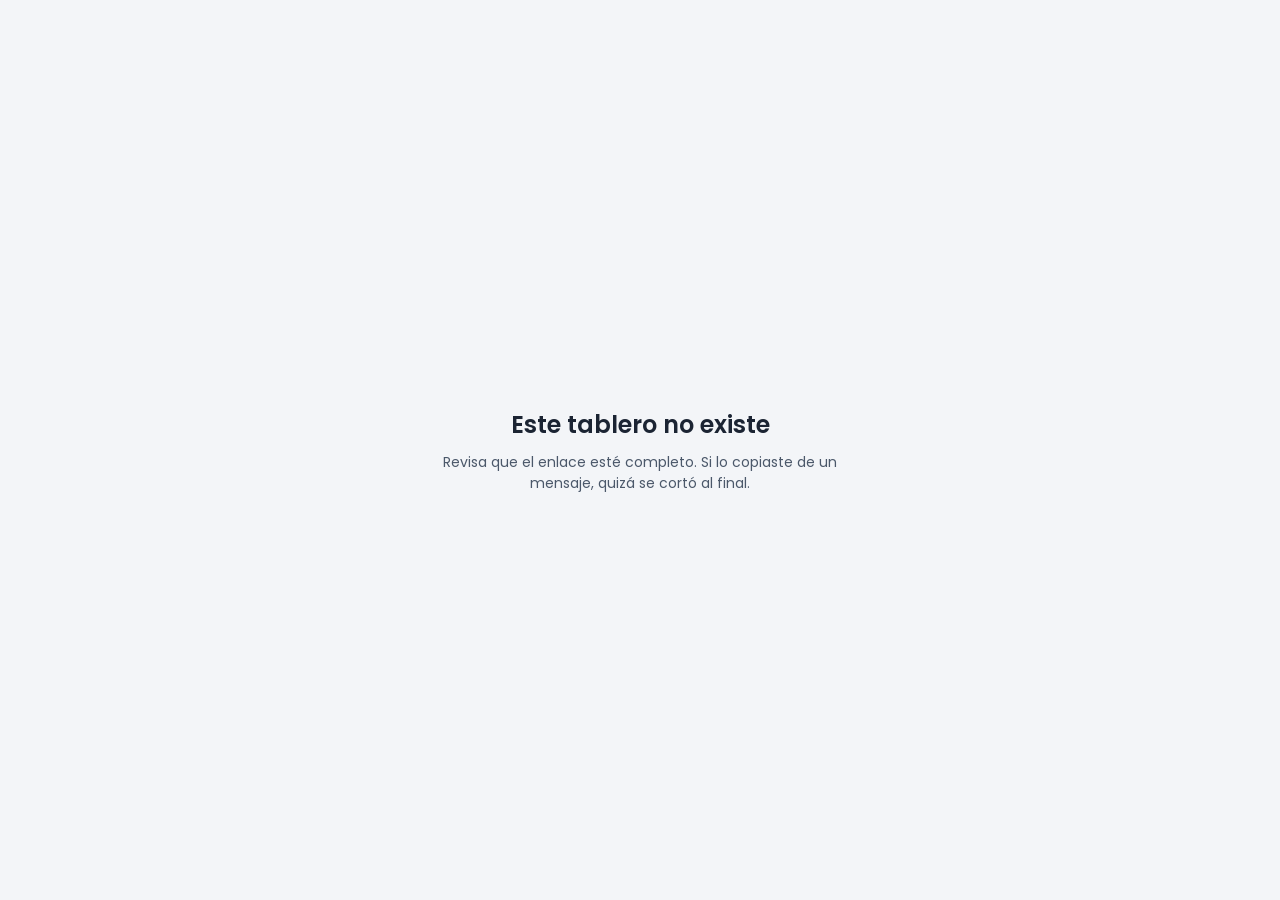
==== index.html @ 582026c3 "Actualiza el visor y el creador" ====
<!doctype html>
<html lang="es">
  <head>
    <meta charset="UTF-8" />
    <meta name="viewport" content="width=device-width, initial-scale=1.0" />
    <title>Tablero</title>
    <!-- Visor de un tablero publicado (solo lectura). Esta marca hace que el estado no toque el tablero del creador. -->
    <script>
      window.__VISOR__ = true
    </script>
    <script type="module" crossorigin src="./assets/ver-CNajhcU9.js"></script>
    <link rel="modulepreload" crossorigin href="./assets/indicadores-7bScEgAc.js">
    <link rel="stylesheet" crossorigin href="./assets/indicadores-DILliDnZ.css">
  </head>
  <body>
    <div id="root"></div>
  </body>
</html>
---- assets/indicadores-DILliDnZ.css ----
.react-grid-layout{transition:height .2s;position:relative}.react-grid-item{transition:left .2s,top .2s,width .2s,height .2s}.react-grid-item img{pointer-events:none;-webkit-user-select:none;user-select:none}.react-grid-item.cssTransforms{transition-property:transform,width,height}.react-grid-item.resizing{z-index:1;will-change:width, height;transition:none}.react-grid-item.react-draggable-dragging{z-index:3;will-change:transform;transition:none}.react-grid-item.dropping{visibility:hidden}.react-grid-item.react-grid-placeholder{opacity:.2;z-index:2;-webkit-user-select:none;user-select:none;-o-user-select:none;background:red;transition-duration:.1s}.react-grid-item.react-grid-placeholder.placeholder-resizing{transition:none}.react-grid-item>.react-resizable-handle{width:20px;height:20px;position:absolute}.react-grid-item>.react-resizable-handle:after{content:"";border-bottom:2px solid #0006;border-right:2px solid #0006;width:5px;height:5px;position:absolute;bottom:3px;right:3px}.react-resizable-hide>.react-resizable-handle{display:none}.react-grid-item>.react-resizable-handle.react-resizable-handle-sw{cursor:sw-resize;bottom:0;left:0;transform:rotate(90deg)}.react-grid-item>.react-resizable-handle.react-resizable-handle-se{cursor:se-resize;bottom:0;right:0}.react-grid-item>.react-resizable-handle.react-resizable-handle-nw{cursor:nw-resize;top:0;left:0;transform:rotate(180deg)}.react-grid-item>.react-resizable-handle.react-resizable-handle-ne{cursor:ne-resize;top:0;right:0;transform:rotate(270deg)}.react-grid-item>.react-resizable-handle.react-resizable-handle-w,.react-grid-item>.react-resizable-handle.react-resizable-handle-e{cursor:ew-resize;margin-top:-10px;top:50%}.react-grid-item>.react-resizable-handle.react-resizable-handle-w{left:0;transform:rotate(135deg)}.react-grid-item>.react-resizable-handle.react-resizable-handle-e{right:0;transform:rotate(315deg)}.react-grid-item>.react-resizable-handle.react-resizable-handle-n,.react-grid-item>.react-resizable-handle.react-resizable-handle-s{cursor:ns-resize;margin-left:-10px;left:50%}.react-grid-item>.react-resizable-handle.react-resizable-handle-n{top:0;transform:rotate(225deg)}.react-grid-item>.react-resizable-handle.react-resizable-handle-s{bottom:0;transform:rotate(45deg)}.react-resizable{position:relative}.react-resizable-handle{box-sizing:border-box;background-image:url([data-uri]);background-position:100% 100%;background-repeat:no-repeat;background-origin:content-box;width:20px;height:20px;padding:0 3px 3px 0;position:absolute}.react-resizable-handle-sw{cursor:sw-resize;bottom:0;left:0;transform:rotate(90deg)}.react-resizable-handle-se{cursor:se-resize;bottom:0;right:0}.react-resizable-handle-nw{cursor:nw-resize;top:0;left:0;transform:rotate(180deg)}.react-resizable-handle-ne{cursor:ne-resize;top:0;right:0;transform:rotate(270deg)}.react-resizable-handle-w,.react-resizable-handle-e{cursor:ew-resize;margin-top:-10px;top:50%}.react-resizable-handle-w{left:0;transform:rotate(135deg)}.react-resizable-handle-e{right:0;transform:rotate(315deg)}.react-resizable-handle-n,.react-resizable-handle-s{cursor:ns-resize;margin-left:-10px;left:50%}.react-resizable-handle-n{top:0;transform:rotate(225deg)}.react-resizable-handle-s{bottom:0;transform:rotate(45deg)}@font-face{font-family:Poppins;font-style:normal;font-display:swap;font-weight:400;src:url(./poppins-latin-400-normal-cpxAROuN.woff2)format("woff2"),url(./poppins-latin-400-normal-BOb3E3N0.woff)format("woff")}@font-face{font-family:Poppins;font-style:normal;font-display:swap;font-weight:500;src:url(./poppins-latin-500-normal-C8OXljZJ.woff2)format("woff2"),url(./poppins-latin-500-normal-DGXqpDMm.woff)format("woff")}@font-face{font-family:Poppins;font-style:normal;font-display:swap;font-weight:600;src:url(./poppins-latin-600-normal-zEkxB9Mr.woff2)format("woff2"),url(./poppins-latin-600-normal-BJdTmd5m.woff)format("woff")}@font-face{font-family:Poppins;font-style:normal;font-display:swap;font-weight:700;src:url(./poppins-latin-700-normal-Qrb0O0WB.woff2)format("woff2"),url(./poppins-latin-700-normal-BVuQR_eA.woff)format("woff")}@font-face{font-family:Hanken Grotesk;font-style:normal;font-display:swap;font-weight:400;src:url(./hanken-grotesk-latin-400-normal-BG6hkEXj.woff2)format("woff2"),url(./hanken-grotesk-latin-400-normal-CjyVwvJV.woff)format("woff")}@font-face{font-family:Hanken Grotesk;font-style:normal;font-display:swap;font-weight:500;src:url(./hanken-grotesk-latin-500-normal-DrDcrrxK.woff2)format("woff2"),url(./hanken-grotesk-latin-500-normal-Bo-NxEKf.woff)format("woff")}:root{--lightningcss-light:initial;--lightningcss-dark: ;color-scheme:light;--page:#eceff4;--surface:#fff;--surface-2:#f3f5f8;--track:#edf0f5;--text-primary:#1b2433;--text-secondary:#4b586a;--text-muted:#7d8a9c;--grid:#e4e8ee;--axis:#cbd2dc;--border:#1b243314;--border-strong:#1b243333;--accent:#1e5aa8;--accent-ink:#fff;--accent-soft:#1e5aa81a;--chart-main:#1e5aa8;--chart-highlight:#eb6834;--hb-ico:#1f4e8c;--hb-fill:#2f6db5;--hb-band:#f3f6fa;--hb-track:#dce5f0;--status-bad:#c8102e;--status-mid:#b7791f;--status-good:#0f7a3d;--danger:#c8102e;--good:#0f7a3d;--shadow:0 1px 2px #1018280a, 0 6px 18px #1018280d;--radius:14px;--font:"Poppins", system-ui, -apple-system, "Segoe UI", sans-serif;--font-menu:"Hanken Grotesk", "Poppins", system-ui, sans-serif}@media (prefers-color-scheme:dark){:root:where(:not([data-theme=light])){--lightningcss-light: ;--lightningcss-dark:initial;color-scheme:dark;--page:#0e131a;--surface:#161e2b;--surface-2:#1d2735;--track:#212c3b;--text-primary:#f1f4f8;--text-secondary:#aab6c6;--text-muted:#7c899c;--grid:#263140;--axis:#334155;--border:#ffffff12;--border-strong:#ffffff2e;--accent:#2f6fc4;--accent-soft:#60a5fa29;--chart-main:#3987e5;--chart-highlight:#e8743b;--hb-ico:#2f6fc4;--hb-fill:#5b9be8;--hb-band:#1d2735;--hb-track:#2e3b4c;--status-bad:#f0697d;--status-mid:#e0a93b;--status-good:#3acd7a;--danger:#e24b62;--good:#3acd7a;--shadow:0 1px 2px #0006, 0 8px 24px #0000004d}}:root[data-theme=dark]{--lightningcss-light: ;--lightningcss-dark:initial;color-scheme:dark;--page:#0e131a;--surface:#161e2b;--surface-2:#1d2735;--track:#212c3b;--text-primary:#f1f4f8;--text-secondary:#aab6c6;--text-muted:#7c899c;--grid:#263140;--axis:#334155;--border:#ffffff12;--border-strong:#ffffff2e;--accent:#2f6fc4;--accent-soft:#60a5fa29;--chart-main:#3987e5;--chart-highlight:#e8743b;--hb-ico:#2f6fc4;--hb-fill:#5b9be8;--hb-band:#1d2735;--hb-track:#2e3b4c;--status-bad:#f0697d;--status-mid:#e0a93b;--status-good:#3acd7a;--danger:#e24b62;--good:#3acd7a;--shadow:0 1px 2px #0006, 0 8px 24px #0000004d}*{box-sizing:border-box}html,body,#root{height:100%}body{font-family:var(--font);color:var(--text-primary);background:var(--page);-webkit-font-smoothing:antialiased;margin:0;font-size:14px}h1,h2,h3{letter-spacing:-.01em;margin:0;font-weight:650}button,input,select{font:inherit;color:inherit}input[type=text],input[type=number],select{background:var(--surface);border:1px solid var(--border-strong);border-radius:7px;min-width:0;padding:7px 10px}input:focus-visible,select:focus-visible,button:focus-visible{outline:2px solid var(--accent);outline-offset:1px}label{color:var(--text-secondary);gap:5px;font-size:12px;font-weight:600;display:grid}.btn{border:1px solid var(--border-strong);background:var(--surface);cursor:pointer;white-space:nowrap;border-radius:8px;align-items:center;gap:6px;padding:8px 14px;font-weight:550;display:inline-flex}.btn:disabled{opacity:.5;cursor:not-allowed}.btn.primary:hover{filter:brightness(1.08)}.btn.ghost{background:0 0;border-color:#0000}.btn.ghost:hover{background:var(--surface-2)}.btn.danger{color:var(--danger)}.btn.sm{padding:5px 9px;font-size:13px}.icon-btn{width:28px;height:28px;color:var(--text-secondary);cursor:pointer;background:0 0;border:none;border-radius:6px;place-items:center;display:inline-grid}.muted{color:var(--text-muted)}.card{background:var(--surface);border:1px solid var(--border);border-radius:var(--radius);box-shadow:var(--shadow)}.wizard{flex-direction:column;min-height:100%;display:flex}.wizard-top{border-bottom:1px solid var(--border);background:var(--surface);justify-content:space-between;align-items:center;gap:16px;padding:14px 24px;display:flex}.brand{align-items:center;gap:10px;font-size:15px;font-weight:700;display:flex}.brand-mark{background:var(--accent);border-radius:7px;grid-template-columns:1fr 1fr;gap:2px;width:26px;height:26px;padding:5px;display:grid}.brand-mark span{background:var(--accent-ink);opacity:.9;border-radius:1.5px}.steps{gap:6px;margin:0;padding:0;font-size:13px;list-style:none;display:flex}.steps li{color:var(--text-muted);align-items:center;gap:6px;display:flex}.steps li+li:before{content:"";background:var(--axis);width:18px;height:1px;margin-right:2px}.steps .num{border:1px solid var(--axis);border-radius:50%;place-items:center;width:20px;height:20px;font-size:11px;font-weight:700;display:grid}.wizard-body{flex:1;align-content:start;gap:24px;width:100%;max-width:1080px;margin:0 auto;padding:32px 24px 48px;display:grid}.wizard-body header p{color:var(--text-secondary);margin:6px 0 0}.wizard-actions{justify-content:space-between;gap:12px;display:flex}.dropzone{border:2px dashed var(--border-strong);background:var(--surface);text-align:center;cursor:pointer;border-radius:14px;justify-items:center;gap:12px;padding:56px 24px;transition:border-color .15s,background .15s;display:grid}.dropzone .big-icon{background:var(--accent-soft);width:52px;height:52px;color:var(--accent);border-radius:12px;place-items:center;display:grid}.dropzone strong{font-size:16px}.error{color:var(--danger);font-weight:550}.row{flex-wrap:wrap;align-items:end;gap:12px;display:flex}table.data{border-collapse:collapse;width:100%;font-size:13px}table.data th,table.data td{border-bottom:1px solid var(--grid);text-align:left;white-space:nowrap;padding:7px 12px}table.data th{background:var(--surface);z-index:1;vertical-align:top;font-weight:600;position:sticky;top:0}table.data td.num,table.data th.num{text-align:right;font-variant-numeric:tabular-nums}table.data tbody tr:hover td{background:var(--surface-2)}.type-badge{background:var(--surface-2);width:20px;height:20px;color:var(--text-secondary);border-radius:5px;flex:none;place-items:center;font-size:11px;font-weight:700;display:inline-grid}.setup-grid{grid-template-columns:1fr 1fr;gap:24px;display:grid}.section{align-content:start;gap:14px;padding:20px;display:grid}.section h3{font-size:15px}.layout-options{grid-template-columns:repeat(auto-fill,minmax(150px,1fr));gap:12px;display:grid}.layout-option{border:2px solid var(--border);background:var(--surface);cursor:pointer;text-align:left;border-radius:10px;gap:8px;padding:10px;font-size:13px;font-weight:550;display:grid}.layout-option.selected{border-color:var(--accent);background:var(--accent-soft)}.mini-layout{background:var(--surface-2);border-radius:6px;grid-template-columns:repeat(12,1fr);grid-auto-rows:9px;gap:0;padding:4.5px;display:grid}.mini-layout div{background:var(--axis);border-radius:2px;min-width:0;margin:1.5px}.layout-option.selected .mini-layout div{background:var(--accent);opacity:.75}.choice-group{grid-template-columns:1fr 1fr;gap:10px;display:grid}.choice{border:2px solid var(--border);cursor:pointer;background:var(--surface);text-align:left;border-radius:10px;gap:4px;padding:12px;display:grid}.choice.selected{border-color:var(--accent);background:var(--accent-soft)}.choice span{color:var(--text-secondary);font-size:12px}.page-names{gap:8px;display:grid}.page-names .page-name-row{align-items:center;gap:8px;display:flex}.page-names input{flex:1}.builder{grid-template:"top""main"1fr/minmax(0,1fr);height:100%;display:grid}.topbar-nombre{color:var(--text-secondary);font-size:15px;font-weight:650}.topbar-pagina{border-left:1px solid var(--border);align-items:center;gap:8px;margin-left:16px;padding-left:16px;display:flex}.topbar-pagina b{cursor:help;font-size:13px}.topbar-pagina select{padding:5px 8px;font-size:13px}.topbar{border-bottom:1px solid var(--border);background:var(--surface);grid-area:top;align-items:center;gap:10px;padding:10px 16px;display:flex}.spacer{flex:1}.segmented{border:1px solid var(--border-strong);background:var(--surface-2);border-radius:8px;padding:2px;display:inline-flex}.segmented button{cursor:pointer;color:var(--text-secondary);background:0 0;border:none;border-radius:6px;padding:5px 11px;font-size:13px;font-weight:550}.segmented button.active{background:var(--surface);color:var(--text-primary);box-shadow:0 1px 2px #0000001f}.nav-item{cursor:pointer;text-align:left;width:100%;color:var(--text-secondary);background:0 0;border:none;border-radius:7px;align-items:center;gap:8px;padding:8px 10px;font-weight:550;display:flex}.nav-item:hover{background:var(--surface-2)}.nav-item.active{background:var(--accent-soft);color:var(--accent)}.nav-item input{flex:1;padding:2px 6px}.nav-item .nav-actions{margin-left:auto;display:none}.nav-item:hover .nav-actions{display:flex}.builder.vista-final{grid-template-rows:1fr;grid-template-areas:"main"}.vista-final .main{padding:12px}.main{flex-direction:column;grid-area:main;gap:14px;min-width:0;min-height:0;padding:16px 20px 20px;display:flex;overflow:hidden}.main>*{flex-shrink:0}.banner{background:var(--surface-2);color:var(--text-secondary);border-radius:8px;padding:8px 12px;font-size:13px}.filters{flex-wrap:wrap;align-items:center;gap:8px;display:flex}.filter-chip{position:relative}.filter-chip>button{border:1px solid var(--border-strong);background:var(--surface);cursor:pointer;text-align:left;border-radius:999px;align-items:center;gap:6px;width:100%;padding:5px 8px 5px 12px;font-size:13px;display:flex}.filter-chip>button.active{border-color:var(--accent);background:var(--accent-soft)}.filter-chip .label{text-overflow:ellipsis;white-space:nowrap;flex:1;overflow:hidden}.popover{z-index:50;flex-direction:column;gap:6px;width:260px;max-height:340px;padding:8px;display:flex;position:absolute;top:calc(100% + 6px);left:0}.popover .options{gap:1px;display:grid;overflow:auto}.check{color:var(--text-primary);cursor:pointer;border-radius:5px;align-items:center;gap:8px;padding:5px 6px;font-size:13px;font-weight:450;display:flex}.check:hover{background:var(--surface-2)}.grid-wrap{position:relative}.slot{background:var(--surface);border:1px solid var(--border);border-radius:var(--radius);flex-direction:column;height:100%;transition:border-color .15s,box-shadow .15s;display:flex;position:relative;overflow:hidden}.slot.empty{border:1.5px dashed var(--axis);background:color-mix(in srgb, var(--surface) 55%, transparent);box-shadow:none;cursor:pointer;color:var(--text-muted);justify-content:center;align-items:center}.slot.empty:hover{border-color:var(--accent);color:var(--accent);background:var(--surface);border-style:solid}.slot.empty .add{justify-items:center;gap:8px;font-size:13px;font-weight:600;display:grid}.slot.empty .plus{background:var(--accent-soft);width:40px;height:40px;color:var(--accent);border-radius:50%;place-items:center;font-size:22px;line-height:1;display:grid}.slot.filled.editable{cursor:pointer}.slot-tools{z-index:5;background:var(--surface);border:1px solid var(--border);box-shadow:var(--shadow);opacity:0;border-radius:10px;gap:2px;padding:2px;transition:opacity .12s;display:flex;position:absolute;top:8px;right:8px}.slot:hover .slot-tools,.slot:focus-within .slot-tools{opacity:1}.drag-handle{cursor:grab}.slot-body{flex:1;min-height:0;position:relative}.empty-msg{height:100%;color:var(--text-muted);text-align:center;place-items:center;padding:12px;font-size:13px;display:grid}.panel-backdrop{z-index:80;background:#0f172a73;animation:.15s ease-out fade-in;position:fixed;inset:0}@keyframes fade-in{0%{opacity:0}}.wpanel{z-index:90;background:var(--surface);border-radius:18px;grid-template-rows:auto 1fr auto;width:min(1240px,96vw);margin:0 auto;animation:.18s ease-out pop-in;display:grid;position:fixed;inset:3vh 0;overflow:hidden;box-shadow:0 24px 64px #0f172a47}@keyframes pop-in{0%{opacity:0;transform:translateY(12px)scale(.99)}}.wpanel-head{border-bottom:1px solid var(--grid);align-items:flex-start;gap:12px;padding:18px 22px;display:flex}.wpanel-head h2{font-size:19px}.wpanel-body{grid-template-columns:minmax(0,1.05fr) minmax(0,1fr);min-height:0;display:grid}.picks{flex-wrap:wrap;gap:7px;display:flex}.pick{border:1px solid var(--border-strong);background:var(--surface);color:var(--text-primary);cursor:pointer;border-radius:999px;align-items:center;gap:7px;padding:6px 12px 6px 7px;font-size:13px;font-weight:600;display:inline-flex}.pick:not(:has(.type-badge)){padding-left:12px}.pick .type-badge{border-radius:50%;width:20px;height:20px;font-size:10px}.pick.active .type-badge{color:#fff;background:#ffffff38}.sub-field{gap:6px;margin-top:12px;display:grid}.sub-field>span,.setting>span{color:var(--text-secondary);font-size:12px;font-weight:600}.segmented.wrap{flex-wrap:wrap;justify-self:start}.settings{gap:14px;display:grid}.setting{justify-items:start;gap:6px;display:grid}.setting input[type=text],.setting select{width:100%}.setting.required select{border-color:var(--chart-highlight);box-shadow:0 0 0 3px color-mix(in srgb, var(--chart-highlight) 18%, transparent)}.setting small{color:var(--text-muted);font-size:12px}.toggle{color:var(--text-primary);cursor:pointer;align-items:center;gap:10px;font-size:13px;font-weight:600;display:flex}.toggle small{color:var(--text-muted);font-weight:400}.toggle input{opacity:0;pointer-events:none;position:absolute}.switch{background:var(--axis);border-radius:999px;flex:none;width:34px;height:20px;transition:background .15s;position:relative}.switch:after{content:"";background:#fff;border-radius:50%;width:16px;height:16px;transition:transform .15s;position:absolute;top:2px;left:2px;box-shadow:0 1px 2px #0003}.toggle input:checked+.switch:after{transform:translate(14px)}.toggle input:focus-visible+.switch{outline:2px solid var(--accent);outline-offset:2px}.wpanel-preview{background:var(--page);flex-direction:column;gap:10px;min-height:0;padding:20px 24px 24px;display:flex}.preview-label{letter-spacing:.08em;text-transform:uppercase;color:var(--text-muted);font-size:11px;font-weight:700}.wpanel-preview .live-preview{flex:1;height:auto;min-height:300px;max-height:520px}.wpanel-foot{border-top:1px solid var(--grid);align-items:center;gap:8px;padding:14px 22px;display:flex}.chart-types{grid-template-columns:repeat(auto-fill,minmax(92px,1fr));gap:8px;display:grid}.chart-type{text-align:center;line-height:1.2}.chart-help{color:var(--text-secondary);margin:10px 0 0;font-size:12px}.chart-help a{color:var(--accent);font-weight:600}.chart-type{border:2px solid var(--border);background:var(--surface);cursor:pointer;color:var(--text-secondary);border-radius:9px;justify-items:center;gap:4px;padding:10px 4px 8px;font-size:11px;font-weight:600;display:grid;position:relative}.chart-type .suggested{background:var(--good);color:#fff;border-radius:999px;padding:1px 5px;font-size:9px;position:absolute;top:-8px;right:-4px}@media (width<=820px){.setup-grid{grid-template-columns:1fr}.steps .text{display:none}.tablero,.tablero.rail-abierto{grid-template-columns:minmax(0,1fr)}.tablero-rail,.rail-nav{flex-flow:wrap;align-items:center}.tablero-rail{border-right:none;border-bottom:1px solid var(--border)}.rail-marca{border-bottom:none}.rail-item,.tablero-rail .nav-item{width:auto}.rail-sep,.rail-pie{display:none}.tablero-cuerpo{padding:16px}.wpanel{border-radius:0;width:100vw;inset:0}.wpanel-body{grid-template-rows:auto 1fr;grid-template-columns:1fr;overflow:auto}.wpanel-preview{order:-1}.wpanel-step{border-right:none;overflow:visible}.topbar{flex-wrap:wrap}}.catalog{min-height:100%}.catalog-body{gap:28px;max-width:1320px;margin:0 auto;padding:28px 24px 64px;display:grid}.catalog-hero h1{font-size:28px}.catalog-hero p{color:var(--text-secondary);max-width:680px;margin:8px 0 0;line-height:1.5}.catalog-controls{z-index:20;flex-wrap:wrap;align-items:end;gap:16px 28px;padding:14px 18px;display:flex;position:sticky;top:0}.control{color:var(--text-secondary);gap:6px;font-size:12px;font-weight:600;display:grid}.control small{color:var(--text-muted);max-width:300px;font-weight:400}.chips{flex-wrap:wrap;gap:6px;display:flex}.chip{border:1px solid var(--border-strong);background:var(--surface);cursor:pointer;color:var(--text-secondary);border-radius:999px;padding:5px 12px;font-size:13px;font-weight:550}.catalog-section{gap:14px;display:grid}.catalog-section h2{font-size:18px}.catalog-grid{grid-template-columns:repeat(auto-fill,minmax(min(100%,360px),1fr));gap:16px;display:grid}.chart-card{flex-direction:column;display:flex;overflow:hidden}.badge{white-space:nowrap;border-radius:999px;padding:3px 8px;font-size:11px;font-weight:650}.badge.ok{background:color-mix(in srgb, var(--good) 14%, transparent);color:var(--good)}.badge.soon{background:var(--surface-2);color:var(--text-muted)}.chart-card-preview{height:250px;margin:4px 8px 0;position:relative}.chart-card-info{color:var(--text-secondary);border-top:1px solid var(--grid);gap:6px;margin-top:8px;padding:10px 16px 16px;font-size:13px;display:grid}.chart-card-info p{margin:0;line-height:1.45}.chart-card-info .req{color:var(--text-muted);font-size:12px}.link-btn{text-decoration:none}a.btn:not(.primary){color:var(--text-primary)}.slot-head{align-items:flex-start;gap:8px;padding:16px 20px 0;display:flex}.slot-head>.ico{color:var(--accent);padding-top:2px;display:grid}.slot-titles{flex:1;min-width:0}.slot-titles h3{letter-spacing:-.1px;text-overflow:ellipsis;white-space:nowrap;font-size:18px;font-weight:600;line-height:1.15;overflow:hidden}.slot-titles p{color:var(--text-muted);-webkit-line-clamp:2;-webkit-box-orient:vertical;margin:1px 0 0;font-size:12.5px;line-height:1.3;display:-webkit-box;overflow:hidden}.slot{box-shadow:var(--shadow)}.slot-body{margin:14px 20px 18px}.live-preview{border:1px solid var(--border);border-radius:var(--radius);background:var(--surface);flex-direction:column;height:280px;display:flex;overflow:hidden}.wpanel{height:auto;inset:4vh 0}.wpanel-head{align-items:center;gap:16px}.wpanel-head h2{flex:none}.stepper{flex-wrap:wrap;flex:1;justify-content:center;gap:4px;display:flex}.stepper button{color:var(--text-muted);cursor:pointer;background:0 0;border:none;border-radius:999px;align-items:center;gap:7px;padding:6px 12px 6px 6px;font-size:13px;font-weight:600;display:inline-flex}.stepper button:hover{background:var(--surface-2)}.stepper .num{border:1.5px solid var(--axis);border-radius:50%;place-items:center;width:22px;height:22px;font-size:11px;font-weight:700;display:grid}.stepper button.done .num{background:var(--accent-soft);color:var(--accent);border-color:#0000}.wpanel-step{border-right:1px solid var(--grid);padding:24px 28px;overflow:auto}.step-page h3{font-size:20px}.step-hint{color:var(--text-muted);margin:4px 0 18px;font-size:13px}.pick.muted-pick:not(.active){color:var(--text-secondary);border-style:dashed}.setting-row{flex-wrap:wrap;gap:14px 18px;display:flex}.setting-row .setting{flex:180px}.setting input[type=number],.setting input[type=text],.setting select{width:100%}.setting-group{background:var(--surface-2);border-radius:12px;gap:10px;padding:14px;display:grid}.setting-group.required{box-shadow:inset 0 0 0 1.5px var(--chart-highlight)}.group-title{font-size:13px;font-weight:700}.clean-card{flex-wrap:wrap;align-items:center;gap:20px;padding:14px 18px;display:flex}.clean-text{color:var(--text-secondary);flex:360px;gap:3px;font-size:13px;display:grid}.clean-text>b{color:var(--text-primary);font-size:14px}.col-head{color:var(--text-primary);cursor:pointer;white-space:nowrap;background:0 0;border:1px solid #0000;border-radius:8px;align-items:center;gap:7px;padding:4px 8px 4px 4px;font-size:13px;font-weight:700;display:inline-flex}.col-head .caret{color:var(--text-muted);font-size:10px}th.num .col-head{flex-direction:row-reverse}.col-menu{z-index:60;gap:2px;width:240px;padding:8px;display:grid;position:fixed}.col-menu-title{letter-spacing:.06em;text-transform:uppercase;color:var(--text-muted);padding:6px 8px 4px;font-size:11px;font-weight:700}.col-menu-item{text-align:left;cursor:pointer;background:0 0;border:none;border-radius:7px;grid-template-columns:auto 1fr;align-items:center;column-gap:8px;padding:6px 8px;font-size:13px;font-weight:600;display:grid}.col-menu-item small{color:var(--text-muted);grid-column:2;font-size:11px;font-weight:400}.col-menu-item:not(:has(.type-badge)){grid-template-columns:1fr}.col-groups{gap:16px;display:grid}.col-group{padding:16px 18px 8px}.col-group h3{align-items:center;gap:9px;margin-bottom:6px;font-size:15px;display:flex}.col-group h3 small{color:var(--text-muted);font-size:12px;font-weight:400}.col-group ul{margin:0;padding:0;list-style:none}.col-group li{border-top:1px solid var(--grid);grid-template-columns:minmax(140px,240px) 1fr auto auto;align-items:center;gap:16px;padding:9px 4px;font-size:13px;display:grid}.col-name{text-overflow:ellipsis;white-space:nowrap;font-weight:600;overflow:hidden}.col-summary{color:var(--text-secondary);text-overflow:ellipsis;white-space:nowrap;min-width:0;overflow:hidden}.col-empty{color:var(--text-muted);white-space:nowrap;font-size:12px}.col-empty.has{color:var(--chart-highlight);font-weight:600}.col-group .col-head{color:var(--text-secondary);border-color:var(--border);padding:4px 8px;font-size:12px;font-weight:600}@media (width<=720px){.col-group li{grid-template-columns:1fr auto;gap:4px 12px}.col-summary{grid-area:2/1/auto/-1}.col-empty{display:none}}.order-list{gap:8px;display:grid}.order-list ol{background:var(--surface-2);border-radius:10px;gap:4px;max-height:230px;margin:0;padding:4px;list-style:none;display:grid;overflow:auto}.order-list li{background:var(--surface);border:1px solid var(--border);cursor:grab;touch-action:none;-webkit-user-select:none;user-select:none;border-radius:8px;grid-template-columns:auto 1fr auto auto;align-items:center;gap:6px;padding:3px 4px 3px 10px;font-size:13px;display:grid}.order-list li .name{text-overflow:ellipsis;white-space:nowrap;overflow:hidden}.order-list li .grip{color:var(--text-muted)}.order-list li.dragging{opacity:.4}.order-list .icon-btn{width:24px;height:24px}.order-list .icon-btn:disabled{opacity:.3;cursor:default}.wfilters{grid-template-columns:repeat(auto-fill,minmax(220px,1fr));gap:10px;display:grid}.wfilters:empty{display:none}.filter-box{align-content:start}.filter-box-head{align-items:center;gap:8px;display:flex}.filter-box-head .group-title{text-overflow:ellipsis;white-space:nowrap;flex:1;overflow:hidden}.filter-box-head small{font-size:11px}.filter-options{background:var(--surface);border-radius:8px;gap:1px;max-height:170px;padding:4px;display:grid;overflow:auto}.badge-filtered{background:color-mix(in srgb, var(--chart-highlight) 15%, transparent);color:var(--chart-highlight);border-radius:999px;margin-top:4px;padding:2px 8px;font-size:11px;font-weight:700;display:inline-block}.auto-desc{background:var(--surface-2);color:var(--text-secondary);border-radius:10px;margin:0;padding:10px 12px;font-size:13px}.setting>select,.setting>input{width:100%}.kpi-grid .chart-card{min-height:0;overflow:hidden}.barra{flex-wrap:wrap;display:flex}.lb{font-variant-numeric:tabular-nums;border-radius:14px;width:100%;height:100%;min-height:178px;position:relative;overflow:hidden;container-type:inline-size}.lb-noche{color:#e2e8f0;background:radial-gradient(120% 120% at 0 0,#1e293b 0%,#0b1220 60%);flex-direction:column;padding:18px 20px 0;display:flex}.lb-noche-top{letter-spacing:.09em;text-transform:uppercase;color:#7c8da6;justify-content:space-between;align-items:center;font-size:11.5px;font-weight:700;display:flex}.lb-noche-top em{letter-spacing:0;border-radius:999px;padding:3px 9px;font-size:12px;font-style:normal}.lb-noche-top em.up{color:#34d399;background:#34d39924}.lb-noche-top em.down{color:#f87171;background:#f8717124}.lb-noche-cifra{letter-spacing:-.035em;background:linear-gradient(100deg,#f8fafc 20%,#7dd3fc 130%);color:#0000;-webkit-background-clip:text;background-clip:text;margin:12px 0 0;font-size:clamp(34px,13cqw,52px);font-weight:700;line-height:1}.lb-noche-cifra i{color:#64748b;-webkit-text-fill-color:#64748b;margin-left:7px;font-size:.34em;font-style:normal;font-weight:600}.lb-noche-svg{width:calc(100% + 40px);height:74px;margin:auto -20px 0}.lb-noche-dot{background:#7dd3fc;border-radius:50%;width:9px;height:9px;position:absolute;bottom:56px;right:18px;box-shadow:0 0 0 4px #7dd3fc38,0 0 14px 2px #7dd3fccc}.lb-cristal{padding:0}.lb-malla{background:radial-gradient(60% 80% at 15% 20%,#6366f1 0%,#0000 60%),radial-gradient(70% 70% at 85% 10%,#06b6d4 0%,#0000 55%),radial-gradient(80% 90% at 70% 95%,#8b5cf6 0%,#0000 60%),linear-gradient(140deg,#1e3a8a,#0f172a);position:absolute;inset:0}.lb-vidrio{-webkit-backdrop-filter:blur(14px)saturate(150%);color:#fff;background:#ffffff24;border:1px solid #ffffff47;border-radius:16px;flex-direction:column;justify-content:center;padding:16px 18px;display:flex;position:absolute;inset:14px;box-shadow:inset 0 1px #ffffff73,0 10px 30px #02061759}.lb-cristal-label{letter-spacing:.1em;text-transform:uppercase;opacity:.85;font-size:11.5px;font-weight:700}.lb-cristal-cifra{letter-spacing:-.03em;margin:6px 0 2px;font-size:clamp(32px,12cqw,46px);font-weight:700;line-height:1}.lb-cristal-sub{opacity:.85;font-size:12.5px}.lb-cristal-anillo{filter:drop-shadow(0 3px 10px #0206174d);width:92px;height:92px;position:absolute;top:50%;right:14px;transform:translateY(-50%)}.lb-edit{background:var(--surface);color:var(--text-primary);flex-direction:column;padding:20px 22px 16px;display:flex}.lb-edit-cabeza{border-bottom:1px solid var(--text-primary);letter-spacing:.22em;text-transform:uppercase;justify-content:space-between;align-items:baseline;padding-bottom:10px;font-size:11px;font-weight:600;display:flex}.lb-edit-num{color:var(--text-muted);letter-spacing:.1em;font-size:11px}.lb-edit-cifra{letter-spacing:-.05em;margin:16px 0 0;font-size:clamp(44px,17cqw,74px);font-weight:200;line-height:.95}.lb-edit-cifra i{letter-spacing:.02em;color:var(--text-muted);margin-left:10px;font-size:.22em;font-style:normal;font-weight:400}.lb-edit-svg{width:100%;height:28px;color:var(--text-muted);margin:10px 0 0}.lb-edit-pie{border-top:1px solid var(--border);color:var(--text-muted);justify-content:space-between;gap:12px;margin-top:auto;padding-top:10px;font-size:12px;display:flex}.lb-edit-pie b.up{color:var(--status-good)}.lb-edit-pie b.down{color:var(--status-bad)}.lb-instr{background:var(--surface);align-items:center;gap:8px;padding:8px 16px 8px 4px;display:flex}.lb-instr svg{flex:none;width:176px;height:132px}.lb-instr-pct{fill:var(--text-primary);letter-spacing:-.02em;font-size:19px;font-weight:700}.lb-instr-txt{flex-direction:column;gap:2px;min-width:0;display:flex}.lb-instr-txt span{letter-spacing:.08em;text-transform:uppercase;color:var(--text-muted);font-size:11.5px;font-weight:700}.lb-instr-txt b{letter-spacing:-.025em;color:var(--text-primary);font-size:26px;font-weight:700}.lb-instr-txt em{color:var(--text-muted);font-size:12.5px;font-style:normal}.lb-cinta{background:var(--surface);flex-direction:column;padding:18px 20px;display:flex}.lb-cinta-flama{text-align:center;background:var(--accent);width:128px;color:var(--accent-ink);padding:5px 0;font-size:12px;font-weight:700;position:absolute;top:16px;right:-32px;transform:rotate(38deg);box-shadow:0 3px 10px #1018282e}.lb-cinta-label{letter-spacing:.08em;text-transform:uppercase;color:var(--text-muted);font-size:11.5px;font-weight:700}.lb-cinta-cifra{letter-spacing:-.03em;color:var(--text-primary);margin:8px 0 auto;font-size:clamp(30px,11cqw,44px);font-weight:700;line-height:1}.lb-cinta-cifra i{color:var(--text-muted);margin-left:6px;font-size:.34em;font-style:normal;font-weight:600}.lb-cinta-riel{background:var(--track);border-radius:999px;height:10px;margin:16px 0 8px;position:relative;box-shadow:inset 0 1px 2px #1018281f}.lb-cinta-relleno{background:linear-gradient(90deg, var(--accent), var(--chart-highlight));border-radius:999px;position:absolute;inset:0 auto 0 0}.lb-cinta-marca{background:var(--surface);border:3px solid var(--chart-highlight);border-radius:50%;width:18px;height:18px;margin:-9px 0 0 -9px;position:absolute;top:50%;box-shadow:0 2px 6px #1018283d}.lb-cinta-pie{color:var(--text-muted);justify-content:space-between;font-size:12px;display:flex}.lb-bloque{background:var(--surface);grid-template-columns:38% 1fr;display:grid}.lb-bloque-color{background:linear-gradient(160deg, var(--accent), color-mix(in srgb, var(--accent) 70%, #000));color:#fff;flex-direction:column;justify-content:space-between;padding:16px 14px;display:flex}.lb-bloque-color svg{opacity:.9;width:26px;height:26px}.lb-bloque-color span{letter-spacing:.06em;text-transform:uppercase;font-size:12px;font-weight:700;line-height:1.3}.lb-bloque-dato{flex-direction:column;padding:16px 18px;display:flex}.lb-bloque-dato p{letter-spacing:-.03em;color:var(--text-primary);margin:0;font-size:clamp(28px,11cqw,40px);font-weight:700;line-height:1}.lb-bloque-dato p i{color:var(--text-muted);margin-left:6px;font-size:.34em;font-style:normal;font-weight:600}.lb-bloque-dato em{margin-top:6px;font-size:12.5px;font-style:normal;font-weight:700}.lb-bloque-dato em.up{color:var(--status-good)}.lb-bloque-dato em.down{color:var(--status-bad)}.lb-bloque-barras{align-items:flex-end;gap:4px;height:46px;margin-top:auto;display:flex}.lb-bloque-barras i{background:var(--accent);border-radius:2px 2px 0 0;flex:1;min-height:3px}.lb-relieve{background:var(--track);flex-direction:column;justify-content:center;gap:4px;padding:20px 22px;display:flex;box-shadow:inset 0 1px #ffffffb3}.lb-relieve-label{letter-spacing:.1em;text-transform:uppercase;color:var(--text-muted);font-size:11.5px;font-weight:700}.lb-relieve-cifra{letter-spacing:-.03em;color:var(--text-primary);text-shadow:0 1px #fffc;margin:4px 0 14px;font-size:clamp(32px,13cqw,48px);font-weight:700;line-height:1}.lb-relieve-canal{background:var(--page);border-radius:999px;height:16px;padding:3px;box-shadow:inset 2px 2px 5px #1018282e,inset -2px -2px 5px #ffffffd9}.lb-relieve-canal span{background:linear-gradient(180deg, color-mix(in srgb, var(--accent) 85%, #fff), var(--accent));border-radius:999px;height:100%;display:block;box-shadow:0 1px 2px #1018284d}.lb-relieve-pie{color:var(--text-muted);justify-content:space-between;margin-top:10px;font-size:12px;display:flex}.lb-panel{background:var(--surface);flex-direction:column;gap:10px;padding:16px 18px;display:flex}.lb-panel-cabeza{letter-spacing:.08em;text-transform:uppercase;color:var(--text-muted);justify-content:space-between;align-items:center;font-size:11.5px;font-weight:700;display:flex}.lb-panel-cabeza em{letter-spacing:0;font-size:12.5px;font-style:normal}.lb-panel-cabeza em.up{color:var(--status-good)}.lb-panel-cabeza em.down{color:var(--status-bad)}.lb-panel-fila{align-items:flex-end;gap:14px;display:flex}.lb-panel-cifra{letter-spacing:-.03em;color:var(--text-primary);flex:none;margin:0;font-size:clamp(26px,10cqw,38px);font-weight:700;line-height:1}.lb-panel-cifra i{color:var(--text-muted);margin-left:5px;font-size:.34em;font-style:normal;font-weight:600}.lb-panel-svg{flex:1;min-width:0;height:44px}.lb-panel-meta{color:var(--text-muted);align-items:center;gap:9px;font-size:12px;display:flex}.lb-panel-riel{background:var(--track);border-radius:3px;flex:1;height:6px;overflow:hidden}.lb-panel-riel span{background:var(--accent);border-radius:3px;height:100%;display:block}.lb-panel-meta b{color:var(--text-primary)}.lb-panel-partes{border-top:1px solid var(--border);flex-direction:column;gap:5px;margin:2px 0 0;padding:8px 0 0;font-size:12.5px;list-style:none;display:flex}.lb-panel-partes li{color:var(--text-secondary);grid-template-columns:86px 1fr auto;align-items:center;gap:9px;display:grid}.lb-panel-partes i{background:color-mix(in srgb, var(--accent) 70%, var(--surface));border-radius:3px;min-width:3px;height:7px}.lb-panel-partes b{color:var(--text-primary);font-variant-numeric:tabular-nums}.libre-grid .chart-card{min-height:0;padding:0;overflow:hidden}.libre-caso>h3{margin:0 0 2px;font-size:15px}.libre-caso>p{color:var(--text-muted);margin:0 0 10px;font-size:13px;line-height:1.45}.lb-neon{background:#09090f;border:1px solid #f0abfc59;flex-direction:column;padding:18px 20px 0;display:flex;box-shadow:inset 0 0 28px #f0abfc1f,0 0 22px #f0abfc1a}.lb-neon-label{letter-spacing:.22em;text-transform:uppercase;color:#d8b4fe;font-size:11px;font-weight:700}.lb-neon-cifra{letter-spacing:-.03em;color:#fdf4ff;text-shadow:0 0 16px #f0abfcbf,0 0 34px #d946ef73;margin:10px 0 0;font-size:clamp(34px,13cqw,52px);font-weight:700;line-height:1}.lb-neon-cifra i{color:#a78bfa;text-shadow:none;margin-left:7px;font-size:.32em;font-style:normal;font-weight:600}.lb-neon-svg{width:calc(100% + 40px);height:56px;margin:auto -20px 0}.lb-neon-delta{font-size:12.5px;font-weight:700;position:absolute;top:16px;right:18px}.lb-neon-delta.up{color:#4ade80;text-shadow:0 0 12px #4ade80b3}.lb-neon-delta.down{color:#fb7185;text-shadow:0 0 12px #fb7185b3}.lb-term{background:#0a0e0a;flex-direction:column;font-family:ui-monospace,Cascadia Mono,Consolas,monospace;display:flex}.lb-term-barra{background:#151b15;border-bottom:1px solid #1f2a1f;align-items:center;gap:6px;padding:8px 12px;display:flex}.lb-term-barra i{background:#3f4a3f;border-radius:50%;width:9px;height:9px}.lb-term-barra i:first-child{background:#ef4444}.lb-term-barra i:nth-child(2){background:#eab308}.lb-term-barra i:nth-child(3){background:#22c55e}.lb-term-barra span{color:#6b7a6b;margin-left:6px;font-size:11px}.lb-term-cuerpo{color:#4ade80;padding:12px 14px;font-size:12.5px;line-height:1.5}.lb-term-linea b{color:#a3e635}.lb-term-linea,.lb-term-serie,.lb-term-cifra{margin:0}.lb-term-cifra{color:#86efac;letter-spacing:-.01em;margin:6px 0 2px;font-size:clamp(24px,9cqw,34px);font-weight:700}.lb-term-serie{color:#22c55e;letter-spacing:1px;margin-bottom:4px;font-size:15px}.lb-term .cursor{animation:1.1s steps(2,end) infinite parpadeo}@keyframes parpadeo{50%{opacity:0}}.lb-prensa{color:#14161a;background:#fbfaf7;border-top:5px solid #14161a;flex-direction:column;padding:18px 20px;display:flex}.lb-prensa-ante{letter-spacing:.24em;text-transform:uppercase;color:#9a1b1b;font-size:10.5px;font-weight:700}.lb-prensa-cifra{letter-spacing:-.03em;margin:8px 0 4px;font-family:Georgia,Times New Roman,serif;font-size:clamp(40px,15cqw,62px);font-weight:700;line-height:.95}.lb-prensa-cifra i{color:#5b6472;margin-left:8px;font-size:.26em;font-style:normal;font-weight:400}.lb-prensa-bajada{color:#333a45;border-bottom:1px solid #d8d3c8;margin:0;padding-bottom:10px;font-family:Georgia,Times New Roman,serif;font-size:15px;line-height:1.35}.lb-prensa-pie{color:#6b7280;gap:6px;margin-top:auto;padding-top:8px;font-size:11.5px;display:flex}.lb-prensa-pie b.up{color:#166534}.lb-prensa-pie b.down{color:#9a1b1b}.lb-suizo{background:var(--surface);flex-direction:column;justify-content:flex-end;padding:20px;display:flex}.lb-suizo-rejilla{pointer-events:none;grid-template-columns:repeat(4,1fr);display:grid;position:absolute;inset:0}.lb-suizo-rejilla i{border-left:1px solid var(--border)}.lb-suizo-punto{background:#e8482b;border-radius:50%;width:12px;height:12px;position:absolute;top:20px;left:20px}.lb-suizo-label{letter-spacing:.1em;text-transform:uppercase;color:var(--text-primary);font-size:11px;font-weight:700}.lb-suizo-cifra{letter-spacing:-.05em;color:var(--text-primary);margin:4px 0 0;font-size:clamp(38px,15cqw,60px);font-weight:700;line-height:.9}.lb-suizo-unidad{color:var(--text-muted);margin-top:6px;font-size:12px}.lb-sello{background:var(--surface);color:var(--accent);place-items:center;padding:8px;display:grid}.lb-sello svg{opacity:.92;width:158px;height:158px;transform:rotate(-7deg)}.lb-sello-curva{fill:currentColor;letter-spacing:.24em;font-size:15px;font-weight:700}.lb-sello-cifra{fill:currentColor;letter-spacing:-.02em;font-size:38px;font-weight:700}.lb-regla{background:var(--surface);flex-direction:column;padding:18px 20px 14px;display:flex}.lb-regla-label{letter-spacing:.08em;text-transform:uppercase;color:var(--text-muted);font-size:11.5px;font-weight:700}.lb-regla-cifra{letter-spacing:-.03em;color:var(--text-primary);margin:6px 0 auto;font-size:clamp(28px,11cqw,40px);font-weight:700;line-height:1}.lb-regla-cifra i{color:var(--text-muted);margin-left:6px;font-size:.34em;font-style:normal;font-weight:600}.lb-regla-svg{width:100%;height:54px;margin:10px 0 2px}.lb-regla-cuerpo{fill:var(--track)}.lb-regla-marca{stroke:var(--text-muted);stroke-width:1px}.lb-regla-cursor{fill:var(--chart-highlight)}.lb-regla-aguja{stroke:var(--chart-highlight);stroke-width:2px}.lb-regla-pie{color:var(--text-muted);justify-content:space-between;font-size:11.5px;display:flex}.lb-sem{background:var(--surface);align-items:center;gap:18px;padding:16px 20px;display:flex}.lb-sem-caja{background:#1b2029;border-radius:14px;flex-direction:column;flex:none;gap:9px;padding:11px 9px;display:flex;box-shadow:inset 0 2px 6px #00000080}.lb-sem-luz{background:#2c333f;border-radius:50%;width:26px;height:26px}.lb-sem-txt{flex-direction:column;gap:2px;min-width:0;display:flex}.lb-sem-txt span{letter-spacing:.08em;text-transform:uppercase;color:var(--text-muted);font-size:11.5px;font-weight:700}.lb-sem-txt b{letter-spacing:-.03em;color:var(--text-primary);font-size:clamp(26px,10cqw,38px);font-weight:700;line-height:1.05}.lb-sem-txt em{color:var(--text-muted);font-size:12.5px;font-style:normal}.lb-termo{background:var(--surface);align-items:center;gap:8px;padding:10px 18px 10px 8px;display:flex}.lb-termo svg{flex:none;width:84px;height:162px}.lb-termo-tubo{fill:var(--track);stroke:var(--border-strong);stroke-width:1px}.lb-termo-borde{fill:none;stroke:#ffffff59;stroke-width:1.5px}.lb-termo-marca{stroke:var(--text-muted);stroke-width:1.2px}.lb-termo-num{fill:var(--text-muted);font-size:9.5px}.lb-termo-txt{flex-direction:column;gap:2px;min-width:0;display:flex}.lb-termo-txt span{letter-spacing:.08em;text-transform:uppercase;color:var(--text-muted);font-size:11.5px;font-weight:700}.lb-termo-txt b{letter-spacing:-.03em;color:var(--text-primary);font-size:clamp(26px,10cqw,36px);font-weight:700}.lb-termo-txt em{color:var(--text-muted);font-size:12.5px;font-style:normal}.lb-bat{background:var(--surface);flex-direction:column;padding:18px 20px;display:flex}.lb-bat-label{letter-spacing:.08em;text-transform:uppercase;color:var(--text-muted);font-size:11.5px;font-weight:700}.lb-bat-cifra{letter-spacing:-.03em;color:var(--text-primary);margin:6px 0 auto;font-size:clamp(30px,12cqw,44px);font-weight:700;line-height:1}.lb-bat-caja{align-items:stretch;gap:3px;margin:14px 0 10px;display:flex}.lb-bat-celdas{border:2px solid var(--text-primary);border-radius:6px;flex:1;gap:3px;height:34px;padding:4px;display:flex}.lb-bat-celdas i{background:var(--track);border-radius:1px;flex:1}.lb-bat-polo{background:var(--text-primary);border-radius:0 3px 3px 0;align-self:center;width:6px;height:14px}.lb-bat-pie{color:var(--text-muted);justify-content:space-between;font-size:12px;display:flex}.lb-seg{background:#10141c;flex-direction:column;gap:12px;padding:18px 20px;display:flex}.lb-seg-label{letter-spacing:.2em;text-transform:uppercase;color:#64748b;font-size:11px;font-weight:700}.lb-seg-svg{width:100%;max-height:74px;margin:auto 0}.lb-seg-svg .on{fill:#f97316;filter:drop-shadow(0 0 5px #f97316b3)}.lb-seg-svg .off{fill:#f973161a}.lb-seg-pie{color:#64748b;justify-content:space-between;font-size:12px;display:flex}.lb-seg-pie b.up{color:#4ade80}.lb-seg-pie b.down{color:#fb7185}.lb-pulso{background:#060d0a;flex-direction:column;padding:18px 20px 0;display:flex}.lb-pulso-label{letter-spacing:.2em;text-transform:uppercase;color:#4d7c66;font-size:11px;font-weight:700}.lb-pulso-cifra{letter-spacing:-.03em;color:#bbf7d0;margin:8px 0 0;font-size:clamp(30px,12cqw,44px);font-weight:700;line-height:1}.lb-pulso-cifra i{color:#4d7c66;margin-left:7px;font-size:.32em;font-style:normal;font-weight:600}.lb-pulso-svg{width:calc(100% + 40px);height:64px;margin:auto -20px 0}.lb-pulso-punto{background:#22c55e;border-radius:50%;width:8px;height:8px;animation:1.6s ease-in-out infinite latido;position:absolute;bottom:26px;right:16px;box-shadow:0 0 0 5px #22c55e2e,0 0 16px 3px #22c55ee6}@keyframes latido{50%{box-shadow:0 0 0 10px #22c55e00,0 0 16px 3px #22c55ee6}}.lb-picto{background:var(--surface);flex-direction:column;gap:8px;padding:16px 18px;display:flex}.lb-picto-label{letter-spacing:.08em;text-transform:uppercase;color:var(--text-muted);font-size:11.5px;font-weight:700}.lb-picto-cifra{letter-spacing:-.03em;color:var(--text-primary);align-items:baseline;gap:10px;margin:0;font-size:clamp(26px,10cqw,36px);font-weight:700;line-height:1;display:flex}.lb-picto-cifra i{color:var(--text-muted);font-size:.34em;font-style:normal;font-weight:500}.lb-picto-rejilla{grid-template-columns:repeat(20,1fr);gap:3px;margin-top:auto;display:grid}.lb-picto-rejilla i{aspect-ratio:1;background:var(--track);border-radius:2px}.lb-picto-rejilla i.on{background:var(--accent)}.lb-burbu{background:var(--surface);align-items:center;gap:10px;padding:10px 18px 10px 6px;display:flex}.lb-burbu svg{flex:none;width:150px;height:150px}.lb-burbu-meta{fill:none;stroke:var(--axis);stroke-width:1.5px;stroke-dasharray:4 5}.lb-burbu-valor{fill:color-mix(in srgb, var(--accent) 80%, transparent)}.lb-burbu-txt{flex-direction:column;gap:2px;min-width:0;display:flex}.lb-burbu-txt span{letter-spacing:.08em;text-transform:uppercase;color:var(--text-muted);font-size:11.5px;font-weight:700}.lb-burbu-txt b{letter-spacing:-.03em;color:var(--text-primary);font-size:clamp(24px,9cqw,34px);font-weight:700}.lb-burbu-txt em{color:var(--text-muted);font-size:12.5px;font-style:normal}.lb-ticket{color:#1f2430;--dientes:7px;-webkit-mask:radial-gradient(var(--dientes) at 50% 0, transparent 98%, #000) 0 0 / 18px 100% repeat-x, radial-gradient(var(--dientes) at 50% 100%, transparent 98%, #000) 0 100% / 18px 100% repeat-x;-webkit-mask:radial-gradient(var(--dientes) at 50% 0, transparent 98%, #000) 0 0 / 18px 100% repeat-x, radial-gradient(var(--dientes) at 50% 100%, transparent 98%, #000) 0 100% / 18px 100% repeat-x;mask:radial-gradient(var(--dientes) at 50% 0, transparent 98%, #000) 0 0 / 18px 100% repeat-x, radial-gradient(var(--dientes) at 50% 100%, transparent 98%, #000) 0 100% / 18px 100% repeat-x;-webkit-mask-composite:source-in;background:#fffdf8;flex-direction:column;gap:5px;padding:16px 20px;font-family:ui-monospace,Cascadia Mono,Consolas,monospace;display:flex;-webkit-mask-composite:source-in;mask-composite:intersect}.lb-ticket p{margin:0;font-size:12.5px}.lb-ticket-cab{text-align:center;letter-spacing:.14em;padding-top:4px;font-weight:700;margin-bottom:8px!important}.lb-ticket-fila{justify-content:space-between;gap:10px;display:flex}.lb-ticket-fila.total{font-size:17px;font-weight:700}.lb-ticket-sep{color:#9aa0ab;white-space:nowrap;overflow:hidden}.lb-ticket-pie{text-align:center;color:#9aa0ab;padding-bottom:4px;margin-top:auto!important;font-size:10.5px!important}.lb-marca{background:#11151b;flex-direction:column;justify-content:center;gap:12px;padding:18px 20px;display:flex}.lb-marca-label{letter-spacing:.22em;text-transform:uppercase;color:#7b8798;font-size:11px;font-weight:700}.lb-marca-digitos{gap:5px;display:flex}.lb-marca-digitos span{text-align:center;color:#fbbf24;text-shadow:0 0 12px #fbbf248c;font-variant-numeric:tabular-nums;background:#060a0f;border-radius:6px;min-width:34px;padding:8px 4px;font-size:30px;font-weight:700;box-shadow:inset 0 2px 5px #000000b3}.lb-marca-digitos span.sep{min-width:12px;box-shadow:none;background:0 0;padding-left:0;padding-right:0}.lb-marca-delta{font-size:12.5px;font-weight:700}.lb-marca-delta.up{color:#4ade80}.lb-marca-delta.down{color:#fb7185}.lb-cal{background:var(--surface);flex-direction:column;gap:12px;padding:16px 18px;display:flex}.lb-cal-top{justify-content:space-between;align-items:baseline;gap:10px;display:flex}.lb-cal-top span{letter-spacing:.08em;text-transform:uppercase;color:var(--text-muted);font-size:11.5px;font-weight:700}.lb-cal-top b{letter-spacing:-.03em;color:var(--text-primary);font-size:clamp(24px,9cqw,34px);font-weight:700}.lb-cal-top b i{color:var(--text-muted);margin-left:5px;font-size:.36em;font-style:normal;font-weight:600}.lb-cal-rejilla{grid-template-columns:repeat(13,1fr);gap:4px;margin:auto 0;display:grid}.lb-cal-rejilla i{aspect-ratio:1;background:var(--accent);border-radius:3px}.lb-cal-pie{color:var(--text-muted);justify-content:space-between;align-items:center;font-size:11px;display:flex}.lb-cal-escala{align-items:center;gap:3px;display:inline-flex}.lb-cal-escala i{background:var(--accent);border-radius:2px;width:10px;height:10px}.libre-seccion{margin:8px 0 18px}.libre-seccion h2{margin:0;font-size:21px}.libre-seccion p{color:var(--text-secondary);max-width:680px;margin:4px 0 0;line-height:1.5}.libre-seccion.resto{margin-top:44px}.lb-bb{background:var(--surface);align-items:center;gap:12px;padding:10px 18px 10px 8px;display:flex}.lb-bb>svg{flex:none;width:150px;height:150px;overflow:visible}.lb-bb>svg.ancho{width:100%;height:auto}.lb-bb-col{flex-direction:column;justify-content:center;align-items:stretch;gap:8px;padding:16px 20px}.lb-bb-vacio{color:var(--text-muted);justify-content:center;font-size:13px}.lb-bb-txt{flex-direction:column;gap:2px;min-width:0;display:flex}.lb-bb-txt>span,.lb-bb-label{letter-spacing:.08em;text-transform:uppercase;color:var(--text-muted);font-size:11.5px;font-weight:700}.lb-bb-txt>b,.lb-bb-cabeza>b{letter-spacing:-.03em;color:var(--text-primary);font-size:clamp(24px,9cqw,34px);font-weight:700;line-height:1.1}.lb-bb-txt>em{color:var(--text-secondary);font-size:13px;font-style:normal}.lb-bb-txt>em.sube{color:var(--status-good);font-weight:600}.lb-bb-txt>em.baja{color:var(--status-bad);font-weight:600}.lb-bb-txt>small{color:var(--text-muted);font-size:12px}.lb-bb-cabeza{justify-content:space-between;align-items:baseline;gap:10px;display:flex}.lb-bb-meta{fill:none;stroke:var(--axis);stroke-width:1.5px;stroke-dasharray:4 5}.lb-bb-valor{fill:var(--accent)}.lb-bb-pct{fill:#fff;letter-spacing:-.02em;text-anchor:middle;dominant-baseline:central;font-size:22px;font-weight:700}.lb-bb-pct.fuera{fill:var(--text-primary)}.lb-bb-pct.chico{font-size:15px}.lb-bb-sub{fill:#ffffffd9;letter-spacing:.08em;text-transform:uppercase;text-anchor:middle;dominant-baseline:central;font-size:11px;font-weight:600}.lb-bb-sub.fuera{fill:var(--text-muted)}.lb-bb-vidrio{fill:var(--track)}.lb-bb-borde{fill:none;stroke:var(--accent);stroke-opacity:.35;stroke-width:2px}.lb-bb-ola{fill:var(--accent);animation:3.2s linear infinite lb-bb-ola}.lb-bb-ola.atras{opacity:.35;animation-name:lb-bb-ola-atras;animation-duration:4.6s;animation-direction:reverse}@keyframes lb-bb-ola{to{transform:translate(48px)}}@keyframes lb-bb-ola-atras{to{transform:translate(40px)}}@media (prefers-reduced-motion:reduce){.lb-bb-ola{animation:none}}.lb-bb-pendiente{fill:var(--accent-soft);stroke:var(--accent);stroke-width:1.5px;stroke-dasharray:4 4}.lb-bb-estado.bien{fill:var(--status-good)}.lb-bb-estado.medio{fill:var(--status-mid)}.lb-bb-estado.mal{fill:var(--status-bad)}.lb-bb-palabra{fill:var(--surface);text-anchor:middle;dominant-baseline:central;font-size:17px;font-weight:700}.lb-bb-palabra.num{opacity:.9;font-size:14px;font-weight:600}.lb-bb-antes{fill:color-mix(in srgb, var(--surface) 22%, transparent);stroke:var(--surface);stroke-width:2px;stroke-dasharray:5 4}.lb-bb-suelo{stroke:var(--axis);stroke-width:1px}.lb-bb-ley{color:var(--text-secondary);flex-direction:column;gap:3px;margin:6px 0 0;padding:0;font-size:12px;list-style:none;display:flex}.lb-bb-ley li{align-items:center;gap:6px;display:flex}.lb-bb-ley i{background:var(--accent);border:1.5px solid var(--accent);border-radius:50%;flex:none;width:10px;height:10px}.lb-bb-ley i.punteado{background:color-mix(in srgb, var(--accent) 45%, var(--surface));border:1.5px dashed var(--accent)}.lb-bb-anillo{fill:color-mix(in srgb, var(--accent) 22%, var(--surface));stroke:var(--accent);stroke-opacity:.5;stroke-width:.75px}.lb-bb-anillo.par{fill:color-mix(in srgb, var(--accent) 42%, var(--surface))}.lb-bb-anillo.hoy{fill:var(--accent);stroke-opacity:1;stroke-width:1px}.lb-bb-hilo{stroke:var(--axis);stroke-width:1px}.lb-bb-perla{fill:color-mix(in srgb, var(--accent) 30%, var(--surface))}.lb-bb-mes{fill:var(--text-muted);text-anchor:middle;font-size:11px}.lb-bb-mes.hoy{fill:var(--text-primary);font-weight:700}.lb-bb-grano{stroke:var(--surface);stroke-width:1.5px}.lb-bb-pct.izq,.lb-bb-sub.izq{text-anchor:start}.lb-ba{background:var(--surface);flex-direction:column;justify-content:center;gap:8px;padding:18px 22px;display:flex}.lb-ba-vacio{color:var(--text-muted);font-size:13px}.lb-ba-label{letter-spacing:.08em;text-transform:uppercase;color:var(--text-muted);font-size:11.5px;font-weight:700}.lb-ba-fila{justify-content:space-between;align-items:baseline;gap:12px;margin-bottom:4px;display:flex}.lb-ba-cifra{letter-spacing:-.03em;color:var(--text-primary);font-size:clamp(28px,10cqw,38px);font-weight:700;line-height:1}.lb-ba-cifra i{letter-spacing:0;color:var(--text-muted);margin-left:5px;font-size:.42em;font-style:normal;font-weight:600}.lb-ba-pct{color:var(--accent);font-size:18px;font-weight:700}.lb-ba-chip{color:var(--status-good);background:color-mix(in srgb, var(--status-good) 14%, transparent);border-radius:999px;padding:3px 8px;font-size:13px;font-weight:700}.lb-ba-pista{background:var(--track);border-radius:999px;height:8px;position:relative;overflow:hidden}.lb-ba-pista.alta{height:12px}.lb-ba-relleno{border-radius:inherit;background:var(--accent);position:absolute;inset:0 auto 0 0}.lb-ba-relleno.base{background:color-mix(in srgb, var(--accent) 38%, var(--surface))}.lb-ba-pie{color:var(--text-muted);justify-content:space-between;font-size:12px;display:flex}.lb-ba-nota{color:var(--text-secondary);margin:2px 0 0;font-size:13px}.lb-ba-nota b{color:var(--text-primary)}.lb-ba-nota b.resalte{color:var(--chart-highlight)}.lb-ba-hito{background:var(--surface);opacity:.9;width:2px;margin-left:-1px;position:absolute;top:0;bottom:0}.lb-ba-hito:not(.pasado){background:var(--axis)}.lb-ba-escala{height:14px;color:var(--text-muted);font-size:11px;position:relative}.lb-ba-escala span{position:absolute;transform:translate(-50%)}.lb-ba-escala span:first-child{transform:none}.lb-ba-escala span:last-child{transform:translate(-100%)}.lb-ba-pista:has(.lb-ba-ritmo){margin-top:22px;overflow:visible}.lb-ba-pista:has(.lb-ba-ritmo) .lb-ba-relleno{border-radius:999px}.lb-ba-ritmo{background:var(--text-primary);width:2px;margin-left:-1px;position:absolute;top:-5px;bottom:-5px}.lb-ba-ritmo em{white-space:nowrap;color:var(--text-secondary);font-size:11.5px;font-style:normal;position:absolute;bottom:calc(100% + 3px);right:-1px}.lb-ba-veredicto{margin:4px 0 0;font-size:13px;font-weight:700}.lb-ba-veredicto.bien{color:var(--status-good)}.lb-ba-veredicto.mal{color:var(--status-bad)}.lb-ba-gruesa{background:var(--track);border-radius:8px;justify-content:flex-end;align-items:center;height:34px;display:flex;position:relative;overflow:hidden}.lb-ba-gruesa .lb-ba-relleno{align-items:center;padding-left:12px;display:flex}.lb-ba-gruesa .lb-ba-relleno span{color:#fff;white-space:nowrap;font-size:13px;font-weight:700}.lb-ba-resto{color:var(--text-secondary);white-space:nowrap;padding-right:12px;font-size:13px;font-weight:600;position:relative}.lb-ba-pista.tramos,.lb-ba-pista.apilada{display:flex}.lb-ba-pista.tramos>div,.lb-ba-pista.apilada>div{height:100%;box-shadow:inset -1.5px 0 0 var(--surface);flex:none}.lb-ba-tramo{background:color-mix(in srgb, var(--accent) 70%, var(--surface))}.lb-ba-tramo.par{background:color-mix(in srgb, var(--accent) 50%, var(--surface))}.lb-ba-tramo.inicio{background:color-mix(in srgb, var(--accent) 30%, var(--surface))}.lb-ba-tramo.ultimo{background:var(--chart-highlight)}.lb-ba-pista.apilada>div.otros,.lb-ba-ley i.otros{background:var(--axis)}.lb-ba-ley{color:var(--text-secondary);flex-direction:column;gap:3px;margin:2px 0 0;padding:0;font-size:12.5px;list-style:none;display:flex}.lb-ba-ley.fila{flex-flow:wrap;gap:4px 14px}.lb-ba-ley li{align-items:center;gap:6px;display:flex}.lb-ba-ley b{color:var(--text-primary)}.lb-ba-ley i{background:var(--accent);border-radius:3px;flex:none;width:10px;height:10px}.lb-ba-ley i.base{background:color-mix(in srgb, var(--accent) 38%, var(--surface))}.lb-ba-resto.fuera{text-align:right;margin:0;padding:0;font-size:12.5px}.lb-db{background:var(--surface);flex-direction:column;justify-content:center;gap:10px;padding:18px 22px;display:flex}.lb-ba-label.centro{text-align:center}.lb-db-fila{flex-direction:column;gap:5px;display:flex}.lb-db-cab{justify-content:space-between;align-items:baseline;gap:10px;display:flex}.lb-db-cab span{color:var(--text-primary);align-items:center;gap:7px;font-size:14px;font-weight:600;display:flex}.lb-db-cab span i{border-radius:3px;width:10px;height:10px}.lb-db-cab b{letter-spacing:-.02em;color:var(--text-primary);font-size:20px;font-weight:700}.lb-db-espejo{grid-template-columns:1fr 1fr;column-gap:3px;display:grid}.lb-db-espejo .lado{flex-direction:column;gap:3px;min-width:0;display:flex}.lb-db-espejo .izq{text-align:right;align-items:flex-end}.lb-db-espejo .lado>span{color:var(--text-secondary);font-size:13px;font-weight:600}.lb-db-espejo .lado>b{letter-spacing:-.03em;font-size:clamp(22px,8cqw,30px);font-weight:700;line-height:1.1}.lb-db-espejo .lb-ba-pista{width:100%;margin:4px 0 2px}.lb-db-espejo .izq .lb-ba-pista{border-radius:999px 0 0 999px}.lb-db-espejo .der .lb-ba-pista{border-radius:0 999px 999px 0}.lb-db-espejo .izq .lb-ba-relleno{inset:0 0 0 auto}.lb-db-espejo .lado>small{color:var(--text-muted);font-size:12px}.lb-db-cifras{gap:26px;display:flex}.lb-db-cifras div{flex-direction:column;display:flex}.lb-db-cifras b{letter-spacing:-.03em;font-size:clamp(26px,9cqw,34px);font-weight:700;line-height:1.05}.lb-db-cifras span{color:var(--text-secondary);font-size:12.5px}.lb-db-carril{background:var(--track);border-radius:6px;height:22px;position:relative;overflow:hidden}.lb-db-carril .gruesa{opacity:.45;position:absolute;inset:0 auto 0 0}.lb-db-carril .fina{border-radius:0 999px 999px 0;height:8px;position:absolute;top:7px;left:0}.lb-db-brecha{flex-direction:column;gap:5px;margin-top:20px;display:flex;position:relative}.lb-db-brecha .zona{z-index:1;border-left:1.5px solid var(--text-primary);border-right:1.5px solid var(--text-primary);background:repeating-linear-gradient(135deg, color-mix(in srgb, var(--text-primary) 22%, transparent) 0 2px, transparent 2px 6px);position:absolute;top:-4px;bottom:-4px}.lb-db-brecha .zona em{white-space:nowrap;color:var(--text-primary);font-size:12px;font-style:normal;font-weight:700;position:absolute;bottom:calc(100% + 2px);left:50%;transform:translate(-50%)}.lb-db-duo{grid-template-columns:1fr 1fr;display:grid}.lb-db-duo>div{flex-direction:column;gap:5px;min-width:0;padding-right:16px;display:flex}.lb-db-duo>div+div{border-left:1px solid var(--border-strong);padding:0 0 0 16px}.lb-db-duo span{color:var(--text-secondary);font-size:13px;font-weight:600}.lb-db-duo b{letter-spacing:-.03em;color:var(--text-primary);white-space:nowrap;font-size:clamp(20px,7.5cqw,28px);font-weight:700}.lb-db-duo small{color:var(--text-muted);font-size:12px}.lb-db-horiz{flex-direction:row;align-items:center;gap:22px}.lb-db-tubos{flex:none;gap:16px;display:flex}.lb-db-tubos .tubo{flex-direction:column;align-items:center;gap:4px;display:flex}.lb-db-tubos b{font-size:17px;font-weight:700}.lb-db-tubos .vaso{background:var(--track);border-radius:8px;width:36px;height:104px;position:relative;overflow:hidden}.lb-db-tubos .vaso div{position:absolute;inset:auto 0 0}.lb-db-tubos span{color:var(--text-secondary);font-size:12.5px;font-weight:600}.lb-db-lado{flex-direction:column;gap:6px;min-width:0;display:flex}.lb-db-lado .lb-ba-nota{font-size:15px;line-height:1.4}.lb-db-bloques{grid-template-columns:repeat(20,1fr);gap:3px;display:grid}.lb-db-bloques i{background:var(--track);border-radius:2px;height:12px}.lb-db-lista{grid-template-columns:auto 1fr auto;align-items:center;gap:9px 12px;display:grid}.lb-db-lista .fila{display:contents}.lb-db-lista span{color:var(--text-secondary);white-space:nowrap;font-size:13px}.lb-db-lista b{text-align:right;color:var(--text-primary);font-size:14px;font-weight:700}.lb-db-espejo .izq>:not(.lb-ba-pista){padding-right:12px}.lb-db-espejo .der>:not(.lb-ba-pista){padding-left:12px}.lb-db-espejo .der{border-left:2px solid var(--text-primary)}.lb-db-espejo .der .lb-ba-pista,.lb-db-espejo .izq .lb-ba-pista{height:14px}.lb-pr{background:var(--surface);flex-direction:column;justify-content:center;gap:8px;padding:18px 22px;display:flex}.lb-pr.sin-relleno{justify-content:flex-start;gap:0;padding:0}.lb-ba-pct small{color:var(--text-muted);font-size:12px;font-weight:600}.lb-pr-filete{border:0;border-top:1px solid var(--border-strong);width:100%;margin:4px 0 6px}.lb-pr-delta{font-size:13px;font-weight:700}.lb-pr-delta.up{color:var(--status-good)}.lb-pr-delta.down{color:var(--status-bad)}.lb-pr-banda{background:var(--accent);color:#fff;flex-direction:column;gap:2px;padding:16px 22px 14px;display:flex}.lb-pr-banda span{letter-spacing:.08em;text-transform:uppercase;opacity:.8;font-size:11.5px;font-weight:700}.lb-pr-banda b{letter-spacing:-.03em;font-size:clamp(28px,10cqw,38px);font-weight:700;line-height:1.05}.lb-pr-banda b i{opacity:.8;margin-left:5px;font-size:.42em;font-style:normal}.lb-pr-banda em{opacity:.9;font-size:13px;font-style:normal}.lb-pr-abajo{padding:14px 22px 16px}.lb-pr-lateral{flex-direction:row;align-items:center;gap:18px}.lb-pr-izq{border-right:1px solid var(--border-strong);flex-direction:column;flex:0 0 40%;gap:4px;padding-right:18px;display:flex}.lb-pr-der{flex-direction:column;flex:1;gap:9px;min-width:0;display:flex}.lb-pr-item>div:first-child{justify-content:space-between;gap:8px;margin-bottom:3px;font-size:12.5px;display:flex}.lb-pr-item span{color:var(--text-secondary);white-space:nowrap;text-overflow:ellipsis;overflow:hidden}.lb-pr-item b{color:var(--text-primary)}.lb-pr-item .lb-ba-pista{height:6px}.lb-pr-cima{align-items:center;gap:14px;margin-bottom:4px;display:flex}.lb-pr-cima>div{flex-direction:column;gap:3px;min-width:0;display:flex}.lb-pr-anillo{flex:none;width:76px;height:76px}.lb-pr-anillo .pista{fill:none;stroke:var(--track);stroke-width:8px}.lb-pr-anillo .valor{fill:none;stroke:var(--accent);stroke-width:8px;stroke-linecap:round}.lb-pr-anillo text{fill:var(--text-primary);text-anchor:middle;dominant-baseline:central;font-size:16px;font-weight:700}.lb-pr-meta{color:var(--text-muted);font-size:12px}.lb-pr-curva{width:100%;height:40px;margin-bottom:6px}.lb-pr-curva .trazo{fill:none;stroke:var(--accent);stroke-width:2px}.lb-pr-partes{flex-direction:column;gap:8px;margin-top:4px;display:flex}.lb-pr-partes .fila{grid-template-columns:1fr auto 44px;align-items:baseline;gap:3px 10px;font-size:13px;display:grid}.lb-pr-partes .fila span{color:var(--text-secondary);align-items:center;gap:6px;display:flex}.lb-pr-partes .fila span i{border-radius:2px;width:9px;height:9px}.lb-pr-partes .fila b{color:var(--text-primary)}.lb-pr-partes .fila em{text-align:right;color:var(--text-muted);font-style:normal}.lb-pr-partes .lb-ba-pista{grid-column:1/-1;height:6px}.lb-pr-linea{background:var(--text-primary);width:2px;margin-left:-1px;position:absolute;top:0;bottom:0}.lb-pr-ref .lb-ba-pista{height:10px}.lb-pr-ref b{min-width:34px}.lb-pr-ref b.arriba{color:var(--status-good)}.lb-pr-ref b.abajo{color:var(--status-bad)}.lb-pr-apilado{flex-direction:column;gap:4px;display:flex}.lb-pr-mosaico{grid-template-columns:repeat(auto-fit,minmax(120px,1fr));gap:8px;margin-top:6px;display:grid}.lb-pr-mosaico>div{background:var(--page);border-radius:9px;flex-direction:column;gap:4px;padding:9px 11px;display:flex}.lb-pr-mosaico span{color:var(--text-secondary);white-space:nowrap;text-overflow:ellipsis;font-size:12px;overflow:hidden}.lb-pr-mosaico b{color:var(--text-primary);font-size:18px;font-weight:700}.lb-ba-pista.fina{height:4px}.lb-cat-datos{margin:12px 0 4px}.lb-cb-cifra{margin-bottom:4px}.lb-cb-lista{flex-direction:column;gap:12px;display:flex}.lb-cb-fila{flex-direction:column;gap:5px;min-width:0;display:flex}.lb-cb-fila .cab{justify-content:space-between;align-items:baseline;gap:10px;font-size:13.5px;display:flex}.lb-cb-fila .cab>span{color:var(--text-secondary)}.lb-cb-fila .cab>b{white-space:nowrap;color:var(--text-primary)}.lb-cb-fila .cab small,.lb-cb-columnas b small,.lb-cb-nivel b small{margin-left:4px;font-size:12px;font-weight:700}.lb-pr .arriba{color:var(--status-good)}.lb-pr .abajo{color:var(--status-bad)}.lb-pr .par{color:var(--status-mid)}.lb-cb-detalle{color:var(--text-muted);margin:0;font-size:12px}.lb-cb-frase{margin:0;font-size:12.5px;font-weight:600}.lb-cb-meta{background:var(--text-primary);width:2px;margin-left:-1px;position:absolute;top:0;bottom:0}.lb-cb-hueco{position:absolute;top:0;bottom:0}.lb-cb-hueco.abajo{background:repeating-linear-gradient(135deg, color-mix(in srgb, var(--status-bad) 55%, transparent) 0 2px, color-mix(in srgb, var(--status-bad) 14%, transparent) 2px 5px)}.lb-cb-hueco.arriba{background:repeating-linear-gradient(135deg, color-mix(in srgb, var(--status-good) 70%, transparent) 0 2px, color-mix(in srgb, var(--status-good) 30%, transparent) 2px 5px)}.lb-cb-riel{position:relative}.lb-cb-riel.con-marca{padding-top:8px}.lb-cb-triangulo{border-left:6px solid #0000;border-right:6px solid #0000;border-top:7px solid var(--text-primary);width:0;height:0;margin-left:-6px;position:absolute;top:0}.lb-cb-ficha{border-radius:999px;margin-left:4px;padding:1px 7px;font-size:12px}.lb-cb-ficha.arriba{background:color-mix(in srgb, var(--status-good) 15%, transparent)}.lb-cb-ficha.abajo{background:color-mix(in srgb, var(--status-bad) 13%, transparent)}.lb-cb-sombra{background:var(--track);border-radius:999px;height:14px;position:relative;overflow:hidden}.lb-cb-sombra .sombra{background:color-mix(in srgb, var(--text-primary) 18%, transparent);border-right:2px solid var(--text-primary);position:absolute;inset:0 auto 0 0}.lb-cb-sombra .real{background:var(--accent);border-radius:0 999px 999px 0;position:absolute;top:4px;bottom:4px;left:0}.lb-cb-sombra .real.sola{top:0;bottom:0}.lb-cb-franja{background:color-mix(in srgb, var(--status-mid) 28%, transparent);position:absolute;top:0;bottom:0}.lb-cb-riel .lb-ba-relleno.abajo{background:var(--status-bad)}.lb-cb-riel .lb-ba-relleno.arriba{background:var(--status-good)}.lb-cb-bloques{grid-template-columns:repeat(20,1fr);gap:3px;display:grid}.lb-cb-bloques i{background:var(--track);border-radius:2px;height:14px}.lb-cb-bloques i.lleno{background:var(--accent)}.lb-cb-bloques i.sobra{background:var(--status-good)}.lb-cb-bloques i.falta{background:repeating-linear-gradient(135deg, color-mix(in srgb, var(--status-bad) 60%, transparent) 0 2px, color-mix(in srgb, var(--status-bad) 15%, transparent) 2px 5px)}.lb-cb-bloques i.meta{box-shadow:0 0 0 2px var(--text-primary)}.lb-cb-columnas{grid-template-columns:1fr 1fr;gap:18px;margin-top:4px;display:grid}.lb-cb-columnas>div{flex-direction:column;gap:5px;min-width:0;display:flex}.lb-cb-columnas>div>span{color:var(--text-secondary);font-size:13px}.lb-cb-columnas>div>b{letter-spacing:-.03em;color:var(--text-primary);font-size:clamp(24px,8cqw,32px);font-weight:700;line-height:1.05}.lb-cb-nivel{grid-template-columns:1fr 1fr;gap:16px;margin-top:6px;display:grid}.lb-cb-nivel .col{align-items:flex-end;gap:10px;min-width:0;display:flex}.lb-cb-nivel .vaso{background:var(--track);border-radius:7px 7px 3px 3px;flex:none;width:34px;height:96px;position:relative;overflow:hidden}.lb-cb-nivel .agua{background:var(--accent);position:absolute;inset:auto 0 0}.lb-cb-nivel .marca{border-top:2px solid var(--text-primary);height:0;position:absolute;left:0;right:0}.lb-cb-nivel .txt{flex-direction:column;gap:2px;min-width:0;display:flex}.lb-cb-nivel .txt span{color:var(--text-secondary);font-size:12.5px}.lb-cb-nivel .txt b{color:var(--text-primary);font-size:20px;font-weight:700}.lb-cb-oscuro{background:radial-gradient(120% 90% at 0 0,#1b2440 0%,#0b1020 70%)}.lb-cb-oscuro .lb-ba-label,.lb-cb-oscuro .lb-cb-fila .cab>span,.lb-cb-oscuro .lb-cb-detalle{color:#8f9bb8}.lb-cb-oscuro .lb-ba-cifra,.lb-cb-oscuro .lb-cb-fila .cab>b{color:#fff}.lb-cb-oscuro .lb-ba-pista{background:#ffffff14}.lb-cb-oscuro .lb-ba-relleno{background:linear-gradient(90deg,#0ea5e9,#7dd3fc);box-shadow:0 0 12px #7dd3fc8c}.lb-cb-oscuro .lb-cb-meta{background:#f0abfc;width:3px;margin-left:-1.5px;box-shadow:0 0 8px #f0abfc}.lb-cb-oscuro .arriba{color:#4ade80}.lb-cb-oscuro .abajo{color:#fb7185}.lb-pr-lateral .lb-cb-cifra{white-space:nowrap;font-size:clamp(20px,6.5cqw,28px)}.lb-ic{background:var(--surface);flex-direction:column;justify-content:center;gap:6px;padding:18px 22px;display:flex}.lb-ic.sin-relleno{justify-content:flex-start;gap:0;padding:0}.lb-ic-cifra{letter-spacing:-.03em;color:var(--text-primary);white-space:nowrap;font-size:clamp(26px,9cqw,34px);font-weight:700;line-height:1.05}.lb-ic-cifra.grande{font-size:clamp(30px,11cqw,42px)}.lb-ic-cifra .pre{color:var(--text-secondary);font-size:.62em;font-weight:600}.lb-ic-cifra i{letter-spacing:0;color:var(--text-muted);margin-left:5px;font-size:.42em;font-style:normal;font-weight:600}.lb-ic-cifra .de{letter-spacing:0;color:var(--text-muted);font-size:.5em;font-weight:600}.lb-ic-nombre{color:var(--text-secondary);font-size:14px;font-weight:600}.lb-ic-detalle{color:var(--text-muted);margin:0;font-size:12.5px}.lb-ic-delta{font-size:13px;font-weight:700}.lb-ic-delta small{color:var(--text-muted);font-weight:500}.lb-ic-delta.up{color:var(--status-good)}.lb-ic-delta.down{color:var(--status-bad)}.lb-ic-txt{flex-direction:column;gap:3px;min-width:0;display:flex}.lb-ic-fila{flex-direction:row;align-items:center;gap:18px}.lb-ic-chip{background:color-mix(in srgb, var(--kpi-ico,var(--accent)) 12%, var(--surface,#fff));width:42px;height:42px;color:var(--kpi-ico,var(--accent));border-radius:11px;place-items:center;margin-bottom:6px;display:grid}.lb-ic-chip svg{width:24px;height:24px}.lb-ic-chip.chico{border-radius:9px;width:32px;height:32px;margin:0}.lb-ic-chip.chico svg{width:18px;height:18px}.lb-ic-bola{background:var(--accent);color:#fff;border-radius:50%;flex:none;place-items:center;width:64px;height:64px;display:grid}.lb-ic-bola svg{width:32px;height:32px}.lb-ic-bola.chica{width:52px;height:52px}.lb-ic-bola.chica svg{width:26px;height:26px}.lb-ic-txt small{color:var(--text-muted);font-size:12.5px}.lb-ic-agua .fondo{width:150px;height:150px;color:var(--accent);opacity:.1;stroke-width:1.2px;position:absolute;bottom:-26px;right:-22px}.lb-ic-franja{background:var(--accent);color:#fff;letter-spacing:.06em;text-transform:uppercase;align-items:center;gap:10px;padding:12px 20px;font-size:13px;font-weight:700;display:flex}.lb-ic-franja svg{flex:none;width:20px;height:20px}.lb-ic-cuerpo{flex-direction:column;gap:6px;padding:14px 20px 16px;display:flex}.lb-ic-mini{color:var(--accent);align-items:center;gap:10px;margin-top:4px;font-size:13px;font-weight:700;display:flex}.lb-ic-mini .lb-ba-pista{flex:1}.lb-ic-anillo{flex:none;width:92px;height:92px;position:relative}.lb-ic-anillo svg:first-child{width:100%;height:100%}.lb-ic-anillo .pista{fill:none;stroke:var(--track);stroke-width:7px}.lb-ic-anillo .valor{fill:none;stroke:var(--accent);stroke-width:7px;stroke-linecap:round}.lb-ic-anillo .dentro{width:34px;height:34px;color:var(--accent);margin:auto;position:absolute;inset:0}.lb-ic-pct{color:var(--accent);font-size:13px;font-weight:700}.lb-ic-unidades{grid-template-columns:repeat(10,1fr);gap:4px;margin-top:4px;display:grid}.lb-ic-unidades .u{aspect-ratio:1;position:relative}.lb-ic-unidades svg{width:100%;height:100%;color:var(--accent);position:absolute;inset:0}.lb-ic-unidades .vacio{opacity:.35}.lb-ic-unidades .lleno path:first-child{fill:currentColor}.lb-ic-detalle.derecha{text-align:right;align-self:flex-end}.lb-ic-estado{background:color-mix(in srgb, var(--status-bad) 7%, var(--surface));box-shadow:inset 4px 0 0 var(--status-bad)}.lb-ic-fila-sup{align-items:center;gap:8px;margin-bottom:4px;display:flex}.lb-ic-senal{background:color-mix(in srgb, var(--status-bad) 15%, transparent);width:34px;height:34px;color:var(--status-bad);border-radius:50%;place-items:center;display:grid}.lb-ic-senal svg{width:20px;height:20px}.lb-ic-palabra{letter-spacing:.08em;text-transform:uppercase;color:var(--status-bad);font-size:12px;font-weight:700}.lb-ic-sube{color:var(--text-secondary);font-size:12.5px}.lb-ic-centro{text-align:center;align-items:center;gap:4px}.lb-ic-centro .lb-ic-bola{margin-bottom:6px}.lb-ic-pie{border-top:1px solid var(--border-strong);grid-template-columns:1fr 1fr;width:100%;margin-top:10px;padding-top:10px;display:grid}.lb-ic-pie>div{flex-direction:column;display:flex}.lb-ic-pie>div+div{border-left:1px solid var(--border-strong)}.lb-ic-pie b{color:var(--text-primary);font-size:16px}.lb-ic-pie span{color:var(--text-muted);font-size:11.5px}.lb-ic-lista{flex-direction:column;gap:8px;margin:6px 0 0;padding:0;list-style:none;display:flex}.lb-ic-lista li{align-items:center;gap:12px;display:flex}.lb-ic-lista .nombre{color:var(--text-secondary);flex:1;font-size:13.5px}.lb-ic-lista b{color:var(--text-primary);font-size:15px}.lb-ic-baldosa{background:linear-gradient(135deg, color-mix(in srgb, var(--accent) 80%, #fff) 0%, var(--accent) 55%, color-mix(in srgb, var(--accent) 70%, #000) 100%);color:#fff}.lb-ic-baldosa .lb-ic-nombre,.lb-ic-baldosa .lb-ic-detalle,.lb-ic-baldosa .lb-ic-cifra,.lb-ic-baldosa .lb-ic-cifra .pre{color:#fff}.lb-ic-baldosa .lb-ic-nombre,.lb-ic-baldosa .lb-ic-detalle{opacity:.85}.lb-ic-baldosa .esquina{opacity:.55;stroke-width:1.3px;width:58px;height:58px;position:absolute;top:14px;right:16px}.lb-ic-borde{box-shadow:inset 4px 0 0 var(--accent)}.lb-ic-titulo{letter-spacing:.06em;text-transform:uppercase;color:var(--text-muted);align-items:center;gap:7px;font-size:12px;font-weight:700;display:flex}.lb-ic-titulo svg{width:17px;height:17px;color:var(--accent)}.lb-ic-curva{width:100%;height:36px}.lb-ic-curva .trazo{fill:none;stroke:var(--accent);stroke-width:2px}.lb-i2-medallon{flex:none;width:84px;height:84px;position:relative}.lb-i2-medallon svg:first-child{width:100%;height:100%}.lb-i2-medallon .fondo{fill:var(--accent)}.lb-i2-medallon .borde{fill:none;stroke:#ffffff73;stroke-width:2px}.lb-i2-medallon .dentro{color:#fff;width:34px;height:34px;margin:auto;position:absolute;inset:0}.lb-i2-antes{grid-template-columns:1fr auto 1fr;align-items:center;gap:10px;margin-top:6px;display:grid}.lb-i2-antes .momento{background:var(--page);text-align:center;border-radius:10px;flex-direction:column;align-items:center;gap:3px;padding:10px 6px;display:flex}.lb-i2-antes .momento.hoy{background:var(--accent-soft)}.lb-i2-antes .ico{width:24px;height:24px;color:var(--text-muted)}.lb-i2-antes .hoy .ico{color:var(--accent)}.lb-i2-antes .momento span{color:var(--text-secondary);font-size:12px}.lb-i2-antes .momento b{letter-spacing:-.02em;color:var(--text-primary);font-size:22px;font-weight:700}.lb-i2-antes .flecha{flex-direction:column;align-items:center;gap:2px;font-size:13px;font-weight:700;display:flex}.lb-i2-antes .flecha svg{fill:none;stroke:currentColor;stroke-width:2px;stroke-linecap:round;stroke-linejoin:round;width:56px;height:12px}.lb-i2-antes .flecha.up{color:var(--status-good)}.lb-i2-antes .flecha.down{color:var(--status-bad)}.lb-i2-total{color:var(--text-primary);font-size:20px;font-weight:700}.lb-i2-estados{grid-template-columns:1fr 1fr;gap:8px 16px;margin:6px 0 0;padding:0;list-style:none;display:grid}.lb-i2-estados li{align-items:center;gap:7px;font-size:13px;display:flex}.lb-i2-estados .ico svg{width:18px;height:18px;display:block}.lb-i2-estados .nombre{color:var(--text-secondary);flex:1}.lb-i2-estados b{color:var(--text-primary)}.lb-i2-etapa{letter-spacing:-.02em;color:var(--text-primary);font-size:24px;font-weight:700}.lb-i2-etapas{grid-template-columns:repeat(auto-fit,minmax(0,1fr));grid-auto-flow:column;margin:10px 0 0;padding:0;list-style:none;display:grid}.lb-i2-etapas li{text-align:center;flex-direction:column;align-items:center;gap:5px;display:flex;position:relative}.lb-i2-etapas li+li:before{content:"";background:var(--track);width:100%;height:2px;position:absolute;top:17px;right:50%}.lb-i2-etapas li.hecha+li:before{background:var(--accent)}.lb-i2-etapas .punto{z-index:1;background:var(--track);width:36px;height:36px;color:var(--text-muted);border-radius:50%;place-items:center;display:grid;position:relative}.lb-i2-etapas .punto svg{width:19px;height:19px}.lb-i2-etapas .hecha .punto{background:var(--accent-soft);color:var(--accent)}.lb-i2-etapas .actual .punto{background:var(--accent);color:#fff;box-shadow:0 0 0 4px var(--accent-soft)}.lb-i2-etapas .nombre{color:var(--text-muted);font-size:12px}.lb-i2-etapas .actual .nombre{color:var(--text-primary);font-weight:700}.lb-i2-columna{flex-direction:row;justify-content:flex-start;align-items:stretch;gap:18px;padding:0 22px 0 0}.lb-i2-columna .col{background:var(--accent);color:#fff;flex:none;place-items:center;width:30%;max-width:120px;display:grid}.lb-i2-columna .col svg{width:44px;height:44px}.lb-i2-columna .lb-ic-txt{justify-content:center;padding:18px 0}.lb-i2-esquina .cuarto{background:var(--accent-soft);width:86px;height:86px;color:var(--accent);border-bottom-left-radius:100%;position:absolute;top:0;right:0}.lb-i2-esquina .cuarto svg{width:30px;height:30px;position:absolute;top:16px;right:16px}.lb-i2-camino{margin:26px 30px 6px 0;position:relative}.lb-i2-camino .via{background:repeating-linear-gradient(90deg, var(--track) 0 10px, transparent 10px 14px);border-radius:999px;height:8px}.lb-i2-camino .hecho{background:var(--accent);border-radius:999px;height:100%}.lb-i2-camino .viajero{background:var(--accent);color:#fff;border-radius:50%;place-items:center;width:30px;height:30px;display:grid;position:absolute;bottom:12px;transform:translate(-50%);box-shadow:0 2px 6px #10182833}.lb-i2-camino .viajero:after{content:"";border-left:5px solid #0000;border-right:5px solid #0000;border-top:6px solid var(--accent);position:absolute;bottom:-6px}.lb-i2-camino .viajero svg{width:17px;height:17px}.lb-i2-camino .meta{color:var(--text-primary);position:absolute;bottom:-4px;right:-30px}.lb-i2-camino .meta svg{width:26px;height:26px}.lb-i2-pareja{grid-template-columns:1fr 1fr;gap:18px;margin-top:6px;display:grid}.lb-i2-pareja>div{grid-template-rows:auto auto;grid-template-columns:auto 1fr;align-items:center;gap:8px 10px;display:grid}.lb-i2-pareja .ico{border-radius:11px;grid-row:span 2;place-items:center;width:42px;height:42px;display:grid}.lb-i2-pareja .ico svg{width:22px;height:22px}.lb-i2-pareja .nombre{color:var(--text-secondary);font-size:12.5px}.lb-i2-pareja b{color:var(--text-primary);font-size:24px;font-weight:700;line-height:1}.lb-i2-pareja .lb-ba-pista{grid-column:1/-1}.lb-i2-semaforo{grid-template-columns:repeat(3,1fr);gap:8px;margin:8px 0 4px;display:grid}.lb-i2-semaforo .luz{color:var(--text-muted);opacity:.55;border-radius:10px;flex-direction:column;align-items:center;gap:6px;padding:10px 4px;font-size:12.5px;display:flex}.lb-i2-semaforo .ico{background:var(--track);border-radius:50%;place-items:center;width:38px;height:38px;display:grid}.lb-i2-semaforo .ico svg{width:21px;height:21px}.lb-i2-semaforo .luz.encendida{opacity:1;font-weight:700}.lb-i2-semaforo .bien.encendida{color:var(--status-good);background:color-mix(in srgb, var(--status-good) 10%, transparent)}.lb-i2-semaforo .medio.encendida{color:var(--status-mid);background:color-mix(in srgb, var(--status-mid) 12%, transparent)}.lb-i2-semaforo .mal.encendida{color:var(--status-bad);background:color-mix(in srgb, var(--status-bad) 10%, transparent)}.lb-i2-semaforo .encendida .ico{background:currentColor}.lb-i2-semaforo .encendida .ico svg{color:var(--surface)}.lb-i2-escala{justify-content:space-around;align-items:flex-end;margin-top:6px;display:flex}.lb-i2-escala>div{flex-direction:column;align-items:center;gap:2px;display:flex}.lb-i2-escala .caja{justify-content:center;align-items:flex-end;height:80px;display:flex}.lb-i2-escala b{color:var(--text-primary);font-size:22px;font-weight:700}.lb-i2-escala .nombre{color:var(--text-secondary);font-size:12.5px}.lb-i3-cuadricula{grid-template-columns:1fr 1fr;gap:8px;margin-top:4px;display:grid}.lb-i3-cuadricula>div{background:var(--page);border-radius:10px;grid-template-columns:auto 1fr;align-items:center;column-gap:9px;padding:10px 12px;display:grid}.lb-i3-cuadricula svg{width:22px;height:22px;color:var(--accent);grid-row:span 2}.lb-i3-cuadricula b{white-space:nowrap;color:var(--text-primary);font-size:16px;font-weight:700}.lb-i3-cuadricula span{color:var(--text-muted);font-size:12px}.lb-i3-ondas{flex:none;place-items:center;width:96px;height:96px;display:grid;position:relative}.lb-i3-ondas i{border:2px solid var(--accent);border-radius:50%;margin:auto;position:absolute;inset:0}.lb-i3-ondas i:first-child{opacity:.12;width:96px;height:96px}.lb-i3-ondas i:nth-child(2){opacity:.25;width:76px;height:76px}.lb-i3-ondas i:nth-child(3){opacity:.45;width:58px;height:58px}.lb-i3-ondas span{background:var(--accent);color:#fff;border-radius:50%;place-items:center;width:42px;height:42px;display:grid;position:relative}.lb-i3-ondas span svg{width:22px;height:22px}.lb-i3-cabeza{align-items:center;gap:12px;display:flex}.lb-i3-barras{grid-template-columns:repeat(12,1fr);gap:4px;height:64px;margin-top:6px;display:grid}.lb-i3-barras>div{flex-direction:column;justify-content:flex-end;align-items:center;gap:3px;display:flex}.lb-i3-barras i{background:color-mix(in srgb, var(--accent) 35%, var(--surface));border-radius:3px 3px 0 0;width:100%}.lb-i3-barras .mayor i{background:var(--accent)}.lb-i3-barras span{color:var(--text-muted);font-size:10px}.lb-ic-detalle b{color:var(--text-primary)}.lb-i3-bocadillo{gap:12px}.lb-i3-bocadillo .globo{background:var(--accent-soft);border-radius:14px;flex-direction:column;gap:2px;padding:12px 16px;display:flex;position:relative}.lb-i3-bocadillo .globo:after{content:"";border-left:10px solid #0000;border-right:4px solid #0000;border-top:11px solid var(--accent-soft);position:absolute;bottom:-10px;left:22px}.lb-i3-bocadillo .globo span{color:var(--text-secondary);font-size:13.5px}.lb-i3-bocadillo .quien{align-items:center;gap:10px;padding-left:4px;display:flex}.lb-i3-bocadillo .lb-ic-bola.chica{width:40px;height:40px}.lb-i3-bocadillo .lb-ic-bola.chica svg{width:21px;height:21px}.lb-i3-podio{grid-template-columns:repeat(3,1fr);align-items:end;gap:6px;margin-top:6px;display:grid}.lb-i3-podio>div{flex-direction:column;align-items:center;gap:3px;display:flex}.lb-i3-podio .medalla{width:30px;height:30px;position:relative}.lb-i3-podio .medalla svg{width:100%;height:100%}.lb-i3-podio .medalla em{text-align:center;font-size:9px;font-style:normal;font-weight:800;position:absolute;bottom:5px;left:0;right:0}.lb-i3-podio .p1 .medalla{color:#c99a06}.lb-i3-podio .p2 .medalla{color:#8a94a6}.lb-i3-podio .p3 .medalla{color:#b0663a}.lb-i3-podio .nombre{color:var(--text-secondary);font-size:12.5px;font-weight:600}.lb-i3-podio .escalon{background:color-mix(in srgb, var(--accent) 30%, var(--surface));border-radius:6px 6px 0 0;place-items:start center;width:100%;padding-top:6px;display:grid}.lb-i3-podio .p1 .escalon{background:var(--accent)}.lb-i3-podio .escalon b{color:var(--text-primary);font-size:15px}.lb-i3-podio .p1 .escalon b{color:#fff}.lb-i3-llenado{flex:none;width:104px;height:104px;position:relative}.lb-i3-llenado svg{width:100%;height:100%;color:var(--accent);position:absolute;inset:0}.lb-i3-llenado .vacio{opacity:.35}.lb-i3-llenado .lleno>:first-child{fill:currentColor}.lb-i3-llenado .lleno>:not(:first-child){stroke:#fff}.lb-i3-logro{flex-direction:row;align-items:center;gap:16px}.lb-i3-logro .insignia{flex:none;width:72px;height:90px;position:relative}.lb-i3-logro .insignia svg:first-child{width:100%;height:100%}.lb-i3-logro .cinta.a{fill:var(--accent)}.lb-i3-logro .cinta.b{fill:color-mix(in srgb, var(--accent) 70%, #000)}.lb-i3-logro .disco{fill:#e0a93b}.lb-i3-logro .aro{fill:none;stroke:#fff9;stroke-width:2px}.lb-i3-logro .dentro{color:#fff;width:30px;height:30px;margin:auto;position:absolute;top:18px;left:0;right:0}.lb-i3-cumplida{letter-spacing:.08em;text-transform:uppercase;color:var(--status-good);font-size:12px;font-weight:700}.lb-i3-diagonal .triangulo{clip-path:polygon(100% 0,100% 100%,0 100%);background:var(--accent);color:#fff;width:46%;height:100%;position:absolute;bottom:0;right:0}.lb-i3-diagonal .triangulo svg{width:40px;height:40px;position:absolute;bottom:16px;right:18px}.lb-i3-diagonal>:not(.triangulo){position:relative}.lb-i3-frase{gap:16px}.lb-i3-frase .grande{width:64px;height:64px;color:var(--accent);stroke-width:1.4px;flex:none}.lb-i3-frase p{color:var(--text-secondary);margin:0;font-size:17px;line-height:1.45}.lb-i3-frase p b{color:var(--text-primary);font-size:1.15em}.lb-i3-hoja{background:var(--surface);width:92px;box-shadow:0 0 0 1px var(--border-strong), 0 4px 10px #10182814;border-radius:10px;flex-direction:column;flex:none;align-items:center;display:flex;overflow:hidden}.lb-i3-hoja .arriba{text-align:center;letter-spacing:.08em;text-transform:uppercase;color:#fff;background:var(--status-bad);width:100%;padding:4px 0;font-size:11px;font-weight:700}.lb-i3-hoja b{color:var(--text-primary);font-size:38px;font-weight:700;line-height:1.15}.lb-i3-hoja .abajo{color:var(--text-muted);padding-bottom:6px;font-size:12px}.lb-i3-fecha{color:var(--text-primary);font-size:19px;font-weight:700}.lb-ic-txt .lb-ba-pista{margin-top:4px}.lb-i3-vacio{background:var(--surface);box-shadow:inset 0 0 0 1.5px var(--border-strong);outline:2px dashed var(--border-strong);outline-offset:-8px}.lb-i3-vacio .apagado{background:var(--track);width:40px;height:40px;color:var(--text-muted);border-radius:50%;place-items:center;margin-bottom:4px;display:grid}.lb-i3-vacio .apagado svg{width:22px;height:22px}.lb-i3-vacio .lb-ic-cifra{color:var(--text-muted)}.lb-in{--in-azul:#0b2e5c;--in-azul-2:#123f7a;--in-rojo:#c8102e;background:var(--surface);flex-direction:column;justify-content:center;gap:4px;padding:18px 22px;display:flex}.lb-in-sin{gap:0;padding:0}.lb-in .txt{flex-direction:column;gap:3px;min-width:0;display:flex}.lb-in .fila{align-items:center;gap:12px;display:flex}.lb-in-rotulo{letter-spacing:.1em;text-transform:uppercase;color:var(--text-secondary);font-size:11.5px;font-weight:700}.lb-in-cifra{letter-spacing:-.02em;white-space:nowrap;color:var(--text-primary);font-variant-numeric:tabular-nums;font-size:clamp(26px,9cqw,34px);font-weight:700;line-height:1.05}.lb-in-cifra.xl{font-size:clamp(30px,11cqw,40px)}.lb-in-cifra .pre{color:var(--text-secondary);font-size:.6em;font-weight:600}.lb-in-cifra i{letter-spacing:0;color:var(--text-muted);margin-left:5px;font-size:.42em;font-style:normal;font-weight:600}.lb-in-detalle{color:var(--text-muted);font-size:12.5px}.lb-in-pie{border-top:1px solid var(--border-strong);color:var(--text-muted);justify-content:space-between;gap:10px;margin:8px 0 0;padding-top:7px;font-size:11px;display:flex}.lb-in-pie.gris{background:var(--page);border-top:0;margin:auto 0 0;padding:8px 20px}.lb-in-pie.claro{color:#ffffffbf;border-top-color:#ffffff40}.lb-in .caja{background:var(--in-azul);color:#fff;border-radius:6px;flex:none;place-items:center;width:38px;height:38px;display:grid}.lb-in .caja svg{width:21px;height:21px}.lb-in-oficial{box-shadow:inset 0 4px 0 var(--in-azul)}.lb-in-oficial .fila{margin-bottom:8px}.lb-in-banda{background:var(--in-azul);color:#fff;letter-spacing:.1em;text-transform:uppercase;align-items:center;gap:10px;padding:11px 20px;font-size:12px;font-weight:700;display:flex}.lb-in-banda svg{flex:none;width:19px;height:19px}.lb-in-cuerpo{flex-direction:column;gap:3px;padding:14px 20px 12px;display:flex}.lb-in-ficha{justify-content:flex-start;gap:0;padding:14px}.lb-in-ficha .cab{border:1px solid var(--border-strong);background:var(--page);border-bottom:0;align-items:center;gap:10px;padding:8px 10px;display:flex}.lb-in-ficha .cod{background:var(--in-azul);color:#fff;letter-spacing:.04em;border-radius:3px;padding:2px 6px;font-size:10.5px;font-weight:700}.lb-in-ficha .tit{letter-spacing:.06em;text-transform:uppercase;color:var(--text-primary);flex:1;font-size:12px;font-weight:700}.lb-in-ficha .ico{width:20px;height:20px;color:var(--in-azul-2)}.lb-in-ficha .campos{border:1px solid var(--border-strong);grid-template-columns:1.4fr 1fr 1fr;display:grid}.lb-in-ficha .campo{flex-direction:column;gap:4px;min-width:0;padding:9px 10px;display:flex}.lb-in-ficha .campo+.campo{border-left:1px solid var(--border-strong)}.lb-in-ficha .campo>span{letter-spacing:.08em;text-transform:uppercase;color:var(--text-muted);font-size:10px;font-weight:700}.lb-in-ficha .campo>b{color:var(--text-primary);font-size:13px}.lb-in-ficha .campo .lb-in-cifra{font-size:clamp(20px,7cqw,26px)}.lb-in-boletin,.lb-in-bloque{flex-direction:row;justify-content:flex-start;align-items:stretch}.lb-in-boletin .col{background:var(--in-azul);color:#fff;flex:0 0 64px;justify-content:center;padding-top:20px;display:flex}.lb-in-boletin .col svg{width:28px;height:28px}.lb-in-boletin .txt{justify-content:center;padding:18px 20px}.lb-in-boletin .act{border-top:1px dotted var(--border-strong);color:var(--text-muted);margin-top:6px;padding-top:6px;font-size:11px}.lb-in-filete{justify-content:flex-start;padding-top:16px}.lb-in-filete .filetes{border-top:4px solid var(--in-azul);border-bottom:1px solid var(--in-azul);height:7px;margin-bottom:12px}.lb-in-filete .fila{justify-content:space-between;align-items:flex-end}.lb-in-filete .ico{width:46px;height:46px;color:var(--in-azul-2);stroke-width:1.4px;flex:none}.lb-in-solida{background:linear-gradient(160deg, var(--in-azul-2) 0%, var(--in-azul) 100%)}.lb-in-solida .fila{margin-bottom:8px}.lb-in-solida .aro{color:#fff;border:1.5px solid #ffffff8c;border-radius:50%;place-items:center;width:38px;height:38px;display:grid}.lb-in-solida .aro svg{width:20px;height:20px}.lb-in-solida .lb-in-rotulo,.lb-in-solida .lb-in-detalle,.lb-in-solida .lb-in-cifra .pre,.lb-in-solida .lb-in-cifra i{color:#fffc}.lb-in-solida .lb-in-cifra{color:#fff}.lb-in-marco{padding:10px}.lb-in-marco .dentro{text-align:center;border:1px solid var(--in-azul);outline:1px solid var(--in-azul);outline-offset:3px;flex-direction:column;justify-content:center;align-items:center;gap:4px;height:100%;padding:14px;display:flex}.lb-in-marco .ico{width:26px;height:26px;color:var(--in-azul-2)}.lb-in-marco .raya{background:var(--in-rojo);width:36px;height:2px;margin:4px 0 2px}.lb-in-codigo .arriba{border-bottom:1px solid var(--border-strong);align-items:center;gap:8px;margin-bottom:8px;padding-bottom:8px;display:flex}.lb-in-codigo .cod{background:var(--in-azul);color:#fff;border-radius:3px;padding:2px 7px;font-size:10.5px;font-weight:700}.lb-in-codigo .eje{color:var(--text-muted);font-size:12px}.lb-in-codigo .fila{margin-top:6px}.lb-in-bloque .col{background:linear-gradient(180deg, var(--in-azul-2), var(--in-azul));color:#fff;flex:0 0 30%;place-items:center;max-width:116px;display:grid}.lb-in-bloque .col svg{stroke-width:1.5px;width:42px;height:42px}.lb-in-bloque .txt{flex:1;justify-content:center;padding:16px 20px}.lb-in-regla{margin-top:6px}.lb-in-regla .pista{background:var(--track);height:6px}.lb-in-regla .lleno{background:var(--in-azul-2);height:100%}.lb-in-regla .marcas{border-top:1px solid var(--border-strong);height:16px;position:relative}.lb-in-regla .marcas span{color:var(--text-muted);font-size:10px;position:absolute;top:3px;transform:translate(-50%)}.lb-in-regla .marcas span:first-child{transform:none}.lb-in-regla .marcas span:last-child{transform:translate(-100%)}.lb-in-resumen .lectura{border-left:3px solid var(--in-azul-2);color:var(--text-secondary);margin:8px 0 0;padding-left:10px;font-size:13px;line-height:1.45}.lb-in-franja{padding-top:20px}.lb-in-franja .rojo,.lb-in-franja .azul{height:4px;position:absolute;left:0;right:0}.lb-in-franja .rojo{background:var(--in-rojo);top:0}.lb-in-franja .azul{background:var(--in-azul);top:4px}.lb-in-franja .fila{gap:16px}.lb-in-franja .bola{background:color-mix(in srgb, var(--in-azul-2) 12%, var(--surface));width:58px;height:58px;color:var(--in-azul-2);box-shadow:inset 0 0 0 1.5px color-mix(in srgb, var(--in-azul-2) 35%, transparent);border-radius:50%;flex:none;place-items:center;display:grid}.lb-in-franja .bola svg{width:28px;height:28px}@media (prefers-color-scheme:dark){:root:not([data-theme=light]) .lb-in-ficha .ico,:root:not([data-theme=light]) .lb-in-filete .ico,:root:not([data-theme=light]) .lb-in-marco .ico,:root:not([data-theme=light]) .lb-in-franja .bola{color:#7fb2f0}}:root[data-theme=dark] .lb-in-ficha .ico,:root[data-theme=dark] .lb-in-filete .ico,:root[data-theme=dark] .lb-in-marco .ico,:root[data-theme=dark] .lb-in-franja .bola{color:#7fb2f0}.lb-in .sube{color:var(--status-good)}.lb-in .baja{color:var(--status-bad)}.lb-in .fila.base{align-items:baseline;gap:12px}.lb-i2n-membrete .cabecera{border-bottom:2px solid var(--in-azul);align-items:center;gap:10px;margin-bottom:10px;padding-bottom:10px;display:flex}.lb-i2n-membrete .marca{border:1.5px solid var(--in-azul);width:34px;height:34px;color:var(--in-azul);border-radius:50%;place-items:center;display:grid}.lb-i2n-membrete .marca svg{width:18px;height:18px}.lb-i2n-membrete .cabecera>div{flex-direction:column;line-height:1.25;display:flex}.lb-i2n-membrete .cabecera b{color:var(--text-primary);font-size:12.5px}.lb-i2n-membrete .cabecera span{color:var(--text-muted);font-size:11px}.lb-i2n-tabla table{border-collapse:collapse;width:100%;font-size:13px}.lb-i2n-tabla th{background:var(--in-azul);color:#fff;letter-spacing:.08em;text-align:left;text-transform:uppercase;padding:6px 8px;font-size:10.5px;font-weight:700}.lb-i2n-tabla td{border-bottom:1px solid var(--border-strong);vertical-align:middle;padding:10px 8px}.lb-i2n-tabla .num{text-align:right;white-space:nowrap}.lb-i2n-tabla .ind{color:var(--text-primary);align-items:center;gap:7px;font-weight:600;display:flex}.lb-i2n-tabla .ind svg{width:18px;height:18px;color:var(--in-azul-2);flex:none}.lb-i2n-tabla .lb-in-cifra{font-size:20px}.lb-i2n-tabla .var{font-weight:700}.lb-i2n-comparativo .fila:first-child{margin-bottom:8px}.lb-i2n-comparativo .chip{border-radius:3px;padding:2px 8px;font-size:12.5px;font-weight:700}.lb-i2n-comparativo .chip.sube{background:color-mix(in srgb, var(--status-good) 13%, transparent)}.lb-i2n-comparativo .chip.baja{background:color-mix(in srgb, var(--status-bad) 12%, transparent)}.lb-i2n-comparativo .antes{color:var(--text-muted);font-size:12.5px}.lb-i2n-comparativo .antes b{color:var(--text-secondary)}.lb-i2n-estado .arriba{justify-content:space-between;margin-bottom:8px}.lb-i2n-estado .rotulo-estado{border-radius:3px;align-items:center;gap:6px;padding:3px 9px;font-size:11.5px;font-weight:700;display:inline-flex}.lb-i2n-estado .rotulo-estado i{background:currentColor;border-radius:50%;width:8px;height:8px}.lb-i2n-estado.bien{box-shadow:inset 4px 0 0 var(--status-good)}.lb-i2n-estado.bien .rotulo-estado{color:var(--status-good);background:color-mix(in srgb, var(--status-good) 12%, transparent)}.lb-i2n-estado.medio{box-shadow:inset 4px 0 0 var(--status-mid)}.lb-i2n-estado.medio .rotulo-estado{color:var(--status-mid);background:color-mix(in srgb, var(--status-mid) 14%, transparent)}.lb-i2n-estado.mal{box-shadow:inset 4px 0 0 var(--status-bad)}.lb-i2n-estado.mal .rotulo-estado{color:var(--status-bad);background:color-mix(in srgb, var(--status-bad) 11%, transparent)}.lb-i2n-numerado{flex-direction:row;justify-content:flex-start;align-items:center;gap:18px}.lb-i2n-numerado .num{border-right:1px solid var(--border-strong);letter-spacing:-.04em;color:color-mix(in srgb, var(--in-azul-2) 55%, var(--surface));flex:none;align-self:stretch;align-items:center;padding-right:18px;font-size:56px;font-weight:300;display:flex}.lb-i2n-numerado .txt{flex:1}.lb-i2n-numerado .eje{color:var(--text-muted);font-size:11.5px}.lb-i2n-numerado .ico{width:24px;height:24px;color:var(--in-azul-2);flex:none}.lb-i2n-bicolor .alto{background:linear-gradient(160deg, var(--in-azul-2), var(--in-azul));color:#fff;flex-direction:column;gap:6px;padding:16px 20px 14px;display:flex}.lb-i2n-bicolor .alto .fila{letter-spacing:.06em;text-transform:uppercase;opacity:.85;gap:8px;font-size:11.5px;font-weight:600}.lb-i2n-bicolor .alto .ico{width:18px;height:18px}.lb-i2n-bicolor .alto .lb-in-cifra,.lb-i2n-bicolor .alto .lb-in-cifra .pre,.lb-i2n-bicolor .alto .lb-in-cifra i{color:#fff}.lb-i2n-bicolor .bajo{flex-direction:column;gap:3px;padding:12px 20px;display:flex}.lb-i2n-meta .fila:first-child{margin-bottom:10px}.lb-i2n-meta .columnas{grid-template-columns:1.3fr 1fr .9fr;display:grid}.lb-i2n-meta .columnas>div{flex-direction:column;gap:4px;min-width:0;padding:0 10px;display:flex}.lb-i2n-meta .columnas>div:first-child{padding-left:0}.lb-i2n-meta .columnas>div+div{border-left:1px solid var(--border-strong)}.lb-i2n-meta .columnas span{letter-spacing:.08em;text-transform:uppercase;color:var(--text-muted);font-size:10px;font-weight:700}.lb-i2n-meta .columnas b{white-space:nowrap;color:var(--text-primary);font-size:15px}.lb-i2n-meta .columnas b.lb-in-cifra{font-size:clamp(20px,7cqw,26px)}.lb-i2n-meta .columnas b.cumple{color:var(--in-azul-2)}.lb-i2n-tendencia .fila:first-child{margin-bottom:6px}.lb-i2n-tendencia .var{font-size:13px;font-weight:700}.lb-i2n-tendencia svg{width:100%;height:40px;margin-top:6px}.lb-i2n-tendencia svg .base{stroke:var(--border-strong);stroke-width:1px}.lb-i2n-tendencia svg .linea{fill:none;stroke:var(--in-azul-2);stroke-width:1.8px}.lb-i2n-tendencia .extremos{color:var(--text-muted);justify-content:space-between;font-size:10.5px;display:flex}.lb-i2n-documento{background:var(--page);padding:12px}.lb-i2n-documento .hoja{background:var(--surface);clip-path:polygon(0 0,calc(100% - 20px) 0,100% 20px,100% 100%,0 100%);flex-direction:column;height:100%;padding:12px 16px;display:flex;position:relative;box-shadow:0 1px 3px #1018281f}.lb-i2n-documento .hoja:before{content:"";background:linear-gradient(225deg, transparent 50%, color-mix(in srgb, var(--in-azul) 22%, var(--surface)) 50%);width:20px;height:20px;position:absolute;top:0;right:0}.lb-i2n-documento .cab{border-bottom:1px solid var(--border-strong);color:var(--text-muted);align-items:center;gap:8px;padding-bottom:8px;font-size:11.5px;display:flex}.lb-i2n-documento .cod{background:var(--in-azul);color:#fff;border-radius:3px;padding:2px 6px;font-size:10.5px;font-weight:700}.lb-i2n-documento .cuerpo{flex:1;align-items:center;gap:14px;padding:8px 0;display:flex}.lb-i2n-documento .ico{width:36px;height:36px;color:var(--in-azul-2);stroke-width:1.5px;flex:none}.lb-i2n-vertical{flex-direction:row;justify-content:flex-start;align-items:stretch}.lb-i2n-vertical .banda{background:var(--in-azul);flex:0 0 38px;justify-content:center;align-items:center;display:flex}.lb-i2n-vertical .banda span{writing-mode:vertical-rl;letter-spacing:.14em;text-transform:uppercase;white-space:nowrap;color:#fff;font-size:10.5px;font-weight:700;transform:rotate(180deg)}.lb-i2n-vertical .txt{flex:1;justify-content:center;padding:16px 20px}.lb-i2n-vertical .fila{margin-bottom:6px}.lb-i2n-doble .uno{background:var(--in-azul);color:#fff;letter-spacing:.12em;text-transform:uppercase;padding:6px 20px;font-size:10.5px;font-weight:700}.lb-i2n-doble .dos{background:color-mix(in srgb, var(--in-azul-2) 14%, var(--surface));color:var(--text-primary);align-items:center;gap:8px;padding:8px 20px;font-size:13px;font-weight:700;display:flex}.lb-i2n-doble .dos svg{width:18px;height:18px;color:var(--in-azul-2)}.lb-i2n-nota .fila{margin-bottom:8px}.lb-i2n-nota sup{color:var(--in-azul-2);margin-left:2px;font-size:.4em;font-weight:600}.lb-i2n-nota .nota{color:var(--text-muted);margin:6px 0 0;font-size:11.5px;line-height:1.4}.lb-i2n-nota .nota sup{margin:0 2px 0 0;font-size:.9em}.lb-ci-cab{align-items:center;gap:14px;margin-bottom:6px;display:flex}.lb-ci-cab>div{flex-direction:column;gap:2px;min-width:0;display:flex}.lb-ci-cab.entre{justify-content:space-between}.lb-ci-cab .lb-cb-cifra{margin-bottom:0}.lb-ci-cab .caja,.lb-ci-izq .caja{background:var(--accent-soft);width:48px;height:48px;color:var(--accent);border-radius:12px;flex:none;place-items:center;display:grid}.lb-ci-cab .caja svg,.lb-ci-izq .caja svg{width:26px;height:26px}.lb-ci-cab .bola{background:var(--accent);color:#fff;border-radius:50%;flex:none;place-items:center;width:54px;height:54px;display:grid}.lb-ci-cab .bola svg{width:28px;height:28px}.lb-ci-cab .suave{background:var(--accent-soft);width:60px;height:60px;color:var(--accent);border-radius:50%;flex:none;place-items:center;display:grid}.lb-ci-cab .suave svg{width:32px;height:32px}.lb-ci-rotulo{align-items:center;gap:7px;display:flex}.lb-ci-rotulo svg{width:18px;height:18px;color:var(--accent)}.lb-ci-banda{flex-direction:row;align-items:center;gap:14px}.lb-ci-banda>div{flex-direction:column;gap:2px;display:flex}.lb-ci-banda .aro{border:1.5px solid #fff9;border-radius:50%;flex:none;place-items:center;width:46px;height:46px;display:grid}.lb-ci-banda .aro svg{width:24px;height:24px}.lb-cb-fila .cab>span.con-icono{align-items:center;gap:6px;display:flex}.lb-cb-fila .cab>span.con-icono svg{width:17px;height:17px;color:var(--accent);flex:none}.lb-ci-izq .caja{margin-bottom:6px}.lb-ci-fondo .sello{width:120px;height:120px;color:var(--accent);opacity:.08;stroke-width:1.4px;pointer-events:none;position:absolute;top:-14px;right:-14px}.lb-cj{background:radial-gradient(120% 130% at 0% 0%, color-mix(in srgb, var(--accent) 10%, transparent) 0%, transparent 55%), var(--surface);flex-direction:row;justify-content:flex-start;align-items:center;gap:18px}.lb-cj .txt{flex-direction:column;align-items:flex-start;gap:4px;min-width:0;display:flex}.lb-cj-nombre{align-items:center;gap:7px;display:inline-flex}.lb-cj-nombre:before{content:"";background:var(--accent);border-radius:2px;flex:none;width:6px;height:6px}.lb-cj-cifra{letter-spacing:-.03em;white-space:nowrap;font-size:clamp(30px,10.5cqw,40px);line-height:1.05}.lb-cj-cifra .pre{letter-spacing:0;color:var(--text-muted);margin-right:4px;font-size:.55em;font-weight:600}.lb-cj-cifra i{letter-spacing:0;color:var(--text-muted);margin-left:5px;font-size:.42em;font-style:normal;font-weight:600}.lb-cj-detalle{color:var(--text-muted);font-size:12.5px}.lb-cj-var{color:var(--text-muted);background:var(--page);border-radius:999px;align-items:center;gap:6px;margin-top:4px;padding:3px 9px 3px 7px;font-size:12px;display:inline-flex}.lb-cj-var b{font-weight:700}.lb-cj-var.sube b{color:var(--status-good)}.lb-cj-var.baja b{color:var(--status-bad)}.lb-cj-caja{background:var(--accent-soft);width:56px;height:56px;color:var(--accent);border-radius:14px;flex:none;place-items:center;display:grid}.lb-cj-caja svg{width:28px;height:28px}.lb-cj-caja.xl{border-radius:18px;width:76px;height:76px}.lb-cj-caja.xl svg{width:38px;height:38px}.lb-cj-grande .lb-cj-cifra{font-size:clamp(34px,12cqw,46px)}.lb-cj-caja.solida{background:var(--accent);color:#fff}.lb-cj-caja.contorno{box-shadow:inset 0 0 0 1.5px var(--accent);background:0 0}.lb-cj-caja.redonda{border-radius:50%}.lb-cj-arriba{background:radial-gradient(90% 70% at 0% 0%, color-mix(in srgb, var(--accent) 8%, transparent) 0%, transparent 60%), var(--surface);flex-direction:column;justify-content:center;align-items:flex-start;gap:14px}.lb-cj-alta{align-items:stretch;padding:12px 22px 12px 12px}.lb-cj-caja.alta{border-radius:14px;width:82px;height:auto}.lb-cj-caja.alta svg{width:36px;height:36px}.lb-cj-alta .txt{justify-content:center}.lb-cj-derecha{background:radial-gradient(120% 130% at 100% 0%, color-mix(in srgb, var(--accent) 7%, transparent) 0%, transparent 55%), var(--surface);justify-content:space-between}.lb-cx{justify-content:space-between;gap:12px;padding:18px 20px}.lb-cx .txt{flex-direction:column;flex:1;align-items:flex-start;gap:3px;min-width:0;display:flex}.lb-cx .lb-cj-cifra{font-size:clamp(28px,10cqw,36px)}.lb-cx .lb-cj-var{margin-top:2px}.lb-cx-arriba{align-items:center;gap:14px;display:flex}.lb-cx-arriba>.lb-cj-var{align-self:flex-start;margin-top:0}.lb-cx-pie{border-top:1px solid var(--border-strong);color:var(--text-muted);justify-content:space-between;gap:10px;margin:0;padding-top:9px;font-size:11.5px;display:flex}.lb-cx-lado{border-left:1px solid var(--border-strong);text-align:right;flex-direction:column;flex:none;align-items:flex-end;gap:2px;padding-left:14px;display:flex}.lb-cx-lado span{letter-spacing:.08em;text-transform:uppercase;color:var(--text-muted);font-size:10.5px;font-weight:700}.lb-cx-lado b{color:var(--text-primary);font-size:16px}.lb-cx-lado em{color:var(--accent);font-size:12px;font-style:normal;font-weight:700}.lb-cx-linea svg{width:100%;height:44px;display:block}.lb-cx-linea .area{fill:color-mix(in srgb, var(--accent) 10%, transparent)}.lb-cx-linea .trazo{fill:none;stroke:var(--accent);stroke-width:2px}.lb-cx-linea .extremos{color:var(--text-muted);justify-content:space-between;margin-top:4px;font-size:11px;display:flex}.lb-cx-tres{border-top:1px solid var(--border-strong);grid-template-columns:repeat(3,1fr);padding-top:10px;display:grid}.lb-cx-tres>div{flex-direction:column;gap:2px;min-width:0;padding:0 10px;display:flex}.lb-cx-tres>div:first-child{padding-left:0}.lb-cx-tres>div+div{border-left:1px solid var(--border-strong)}.lb-cx-tres span{letter-spacing:.06em;text-transform:uppercase;color:var(--text-muted);white-space:nowrap;text-overflow:ellipsis;font-size:10.5px;font-weight:700;overflow:hidden}.lb-cx-tres b{color:var(--text-primary);white-space:nowrap;text-overflow:ellipsis;font-size:14px;overflow:hidden}.lb-cx-mide{background:var(--page);border-radius:8px;padding:10px 12px}.lb-cx-mide b{letter-spacing:.06em;text-transform:uppercase;color:var(--accent);font-size:11px;font-weight:700}.lb-cx-mide p{color:var(--text-secondary);margin:3px 0 0;font-size:12.5px;line-height:1.45}.lb-cx-columnas{flex-direction:row;align-items:center;gap:18px}.lb-cx-columnas .izq{flex-direction:column;flex:none;align-items:flex-start;gap:6px;display:flex}.lb-cx-columnas .der{border-left:1px solid var(--border-strong);flex:1;margin:0;padding-left:16px}.lb-cx-columnas .der>div{justify-content:space-between;align-items:center;gap:8px;padding:5px 0;display:flex}.lb-cx-columnas .der>div+div{border-top:1px dotted var(--border-strong)}.lb-cx-columnas dt{color:var(--text-muted);font-size:12px}.lb-cx-columnas dd{color:var(--text-primary);white-space:nowrap;margin:0;font-size:13px;font-weight:700}.lb-cx-columnas dd .lb-cj-var{margin:0;padding:1px 7px}.lb-cx .lb-cj-cifra .de{letter-spacing:0;color:var(--text-muted);font-size:.45em;font-weight:600}.lb-cx-meta{background:var(--page);border-radius:8px;align-items:center;gap:14px;padding:10px 14px;display:flex}.lb-cx-meta>b{color:var(--accent);font-size:26px;font-weight:700}.lb-cx-meta>div{flex-direction:column;gap:2px;display:flex}.lb-cx-meta span{color:var(--text-muted);font-size:12px}.lb-cx-meta em{align-items:center;gap:6px;font-size:12.5px;font-style:normal;font-weight:700;display:inline-flex}.lb-cx-meta em i{background:currentColor;border-radius:50%;width:8px;height:8px}.lb-cx-meta.bien em{color:var(--status-good)}.lb-cx-meta.medio em{color:var(--status-mid)}.lb-cx-meta.mal em{color:var(--status-bad)}.lb-cx-fichas{grid-template-columns:repeat(3,1fr);gap:8px;display:grid}.lb-cx-fichas>span{background:var(--page);border-radius:8px;flex-direction:column;gap:1px;min-width:0;padding:8px 10px;display:flex}.lb-cx-fichas em{letter-spacing:.06em;text-transform:uppercase;color:var(--text-muted);font-size:10.5px;font-style:normal;font-weight:700}.lb-cx-fichas b{color:var(--text-primary);white-space:nowrap;text-overflow:ellipsis;font-size:14px;overflow:hidden}.lb-cx-fichas small{color:var(--text-muted);font-size:11px}.lb-cx-marco .cab{border-bottom:1px solid var(--border-strong);align-items:center;gap:12px;padding-bottom:10px;display:flex}.lb-cx-marco .cab .lb-cj-caja{border-radius:10px;width:40px;height:40px}.lb-cx-marco .cab .lb-cj-caja svg{width:22px;height:22px}.lb-cx-marco .cab .lb-cj-nombre{flex:1}.lb-cx-marco .periodo{color:var(--accent);background:var(--accent-soft);white-space:nowrap;border-radius:999px;padding:3px 9px;font-size:11.5px;font-weight:600}.lb-cx-marco .centro{justify-content:space-between;align-items:center;gap:10px;display:flex}.lb-cx-marco .centro .lb-cj-var{margin:0}.lb-cm .lb-cj-cifra{font-size:clamp(30px,10.5cqw,40px)}.lb-cm-grande .lb-cj-cifra{font-size:clamp(34px,12cqw,46px)}.lb-cx-arriba.entre{justify-content:space-between}.lb-cm-chip{white-space:nowrap;color:var(--accent);background:var(--accent-soft);border-radius:999px;align-self:flex-start;padding:3px 10px;font-size:11.5px;font-weight:600}.lb-cm-texto{color:var(--text-secondary);margin:0;font-size:13px;line-height:1.45}.lb-cm-texto.corto{color:var(--text-muted);margin-top:2px;font-size:12.5px}.lb-cm-franja{gap:0;padding:0}.lb-cm-franja .cuerpo{flex-direction:column;flex:1;justify-content:center;gap:8px;padding:18px 20px 14px;display:flex}.lb-cm-banda{color:var(--text-muted);background:var(--page);justify-content:space-between;gap:10px;margin:0;padding:9px 20px;font-size:11.5px;display:flex}.lb-cm-linea{border-bottom:1px solid var(--border-strong);justify-content:space-between;align-items:center;gap:10px;padding-bottom:10px;display:flex}.lb-cm-centrada .arriba{text-align:center;flex-direction:column;align-items:center;gap:6px;display:flex}.lb-cm-centrada .arriba>span:last-child:not(.lb-cj-nombre){color:var(--text-muted);font-size:12.5px}.lb-cm-ancha{flex-direction:row;justify-content:flex-start;align-items:center;gap:14px}.lb-cm-ancha .lado{border-left:1px solid var(--border-strong);flex-direction:column;flex:none;gap:8px;margin-left:auto;padding-left:14px;display:flex}.lb-cm-ancha .lado>div{flex-direction:column;display:flex}.lb-cm-ancha .lado span{letter-spacing:.08em;text-transform:uppercase;color:var(--text-muted);font-size:10.5px;font-weight:700}.lb-cm-ancha .lado b{color:var(--text-primary);font-size:13px}.lb-cm-lista{border-top:1px solid var(--border-strong);grid-template-columns:1fr 1fr;gap:8px 14px;margin:0;padding-top:10px;display:grid}.lb-cm-lista>div{flex-direction:column;min-width:0;display:flex}.lb-cm-lista dt{letter-spacing:.08em;text-transform:uppercase;color:var(--text-muted);font-size:10.5px;font-weight:700}.lb-cm-lista dd{color:var(--text-primary);white-space:nowrap;text-overflow:ellipsis;margin:0;font-size:13px;overflow:hidden}.lb-cm-ico-solo{width:40px;height:40px;color:var(--accent);stroke-width:1.7px;flex:none}.lb-cm-ico-fondo{width:124px;height:124px;color:var(--accent);opacity:.08;stroke-width:1.4px;pointer-events:none;position:absolute;top:-14px;right:-12px}.lb-cm-centrada .lb-cm-ico-fondo{opacity:.06;width:150px;height:150px;margin:auto;inset:0}.lb-cm-ico-esquina{background:var(--accent-soft);width:30px;height:30px;color:var(--accent);border-radius:8px;place-items:center;display:grid;position:absolute;top:16px;right:16px}.lb-cm-ico-esquina svg{width:17px;height:17px}.lb-cat-sub{color:var(--text-primary);margin:22px 0 10px;font-size:16px}.lb-cm-desc{justify-content:center;gap:14px}.ind{--ind-icono:38px;background:var(--surface);font-variant-numeric:tabular-nums;border-radius:14px;flex-direction:column;justify-content:center;gap:14px;width:100%;height:100%;min-height:178px;padding:20px 22px;display:flex;position:relative;container-type:inline-size}.ind-icono{width:var(--ind-icono);height:var(--ind-icono);color:var(--accent);flex:none}.ind-titulo{letter-spacing:.08em;text-transform:uppercase;color:var(--text-muted);font-size:11.5px;font-weight:700}.ind-cifra{letter-spacing:-.03em;white-space:nowrap;color:var(--text-primary);font-size:clamp(30px,10.5cqw,38px);font-weight:700;line-height:1.05}.ind-cifra .pre{letter-spacing:0;color:var(--text-muted);margin-right:4px;font-size:.55em;font-weight:600}.ind-cifra i{letter-spacing:0;color:var(--text-muted);margin-left:5px;font-size:.42em;font-style:normal;font-weight:600}.ind-cabeza{align-items:center;gap:14px;display:flex}.ind-txt{flex-direction:column;flex:1;align-items:flex-start;gap:4px;min-width:0;display:flex}.ind-cabeza>.ind-pct{align-self:flex-end}.ind-texto{color:var(--text-secondary);margin:0;font-size:13px;line-height:1.45}.ind-apoyo{color:var(--text-muted);margin:0;font-size:12px}.ind-leyenda{color:var(--text-muted);flex-wrap:wrap;gap:2px 14px;margin:0;font-size:12px;display:flex}.ind-leyenda b{color:var(--text-primary);font-weight:650}.ind-bien{color:var(--status-good)}.ind-mal{color:var(--status-bad)}.ind-pct{letter-spacing:-.02em;color:var(--text-primary);font-size:22px;font-weight:700;line-height:1.1}.ind-pct small,.ind-fila small{letter-spacing:0;margin-left:3px;font-size:12px;font-weight:700}.ind-pista{background:var(--track);border-radius:0;height:10px;position:relative}.ind-relleno{background:var(--accent);border-radius:0;position:absolute;inset:0 auto 0 0}.ind-meta{background:var(--text-primary);width:2px;margin-left:-1px;position:absolute;top:-3px;bottom:-3px}.ind-barras{flex-direction:column;gap:12px;display:flex}.ind-barra{flex-direction:column;gap:6px;min-width:0;display:flex}.ind-fila{justify-content:space-between;align-items:baseline;gap:10px;font-size:13.5px;display:flex}.ind-fila>span,.ind-nombre{color:var(--text-secondary);font-size:13.5px}.ind-fila>b{white-space:nowrap;color:var(--text-primary)}.ind-columnas{grid-template-columns:1fr 1fr;gap:18px;display:grid}.ind.ind-compacto{flex-direction:row;justify-content:flex-start;align-items:center;gap:clamp(10px,5cqw,16px);container-type:size}.ind.ind-compacto.con-barras,.slot.kpi .ind.ind-compacto.con-barras{flex-direction:column;justify-content:safe center;align-items:stretch;gap:12px}.indc-arriba{align-items:center;gap:clamp(10px,5cqw,16px);min-width:0;display:flex}.ind-compacto>.indc-icono,.indc-arriba>.indc-icono{width:clamp(40px, calc(var(--alto-cab,100cqh) * .46), 48px);height:clamp(40px, calc(var(--alto-cab,100cqh) * .46), 48px);border-radius:4px}.indc-arriba>.indc-icono svg,.ind-compacto>.indc-icono svg{width:55%;height:55%}.indc-cuerpo{align-items:flex-start;gap:clamp(2px, calc(var(--alto-cab,100cqh) * .025), 6px);flex-direction:column;flex:1;min-width:0;display:flex}.indc-fila{flex-wrap:wrap;align-items:center;gap:4px 10px;max-width:100%;display:flex}.indc-icono{background:color-mix(in srgb, var(--kpi-ico,var(--hb-ico,#1f4e8c)) 12%, var(--surface,#fff));width:clamp(32px,24cqh,42px);height:clamp(32px,24cqh,42px);color:var(--kpi-ico,var(--hb-ico,#1f4e8c));border-radius:10px;flex:none;place-items:center;display:grid}:root[data-theme=dark] .indc-icono{background:color-mix(in srgb, var(--kpi-ico,var(--hb-ico,#2f6fc4)) 18%, var(--surface,#212529))}.kpi-color{display:contents}.indc-icono svg{width:55%;height:55%}.indc-titulo{min-width:0;font-size:clamp(12.5px, calc(var(--alto-cab,100cqh) * .09), 14px);overflow-wrap:anywhere;color:var(--text-muted);-webkit-line-clamp:2;-webkit-box-orient:vertical;font-weight:500;line-height:1.25;display:-webkit-box;overflow:hidden}.ind-compacto .ind-cifra{font-size:var(--cifra,30px);letter-spacing:-.01em;font-weight:600;line-height:1.05}.ind-compacto .ind-cifra .pre,.ind-compacto .ind-cifra i{color:var(--text-muted);font-weight:500}.indc-pastilla{background:color-mix(in srgb, var(--kpi-ico,var(--chart-main)) 12%, var(--surface));color:var(--kpi-ico,var(--chart-main));font-variant-numeric:tabular-nums;white-space:nowrap;border-radius:4px;padding:2px 8px;font-size:12px;font-weight:600}.ind-seccion{margin-top:30px}.ind-seccion>h2{margin:0;font-size:20px}.ind-seccion>p{color:var(--text-secondary);margin:4px 0 14px}.ind-seccion .chart-card{padding:0;overflow:hidden}.slot.kpi .ind{--ind-icono:clamp(20px, 16cqh, 30px);border-radius:0;justify-content:safe center;gap:clamp(8px,7cqh,18px);min-height:0;padding:10px 18px 9px;container-type:size}.slot.filled.kpi{border-color:#0000;box-shadow:0 4px 14px #1e5aa81f}.slot.kpi .ind.ind-compacto{flex-direction:row;justify-content:flex-start;align-items:center;gap:clamp(10px,5cqw,16px);padding:12px 18px}.slot.kpi .ind-compacto .ind-cifra{font-size:var(--cifra,28px)}.slot.kpi .ind-cabeza{gap:clamp(8px,4cqw,14px)}.slot.kpi .ind-txt{gap:clamp(1px,1.5cqh,4px)}.slot.kpi .ind-titulo{overflow-wrap:anywhere;-webkit-line-clamp:2;-webkit-box-orient:vertical;max-width:100%;display:-webkit-box;overflow:hidden}.slot.kpi .ind-cifra{font-size:clamp(20px,min(1.8vw,19cqh),30px)}.slot.kpi .ind-pct{font-size:clamp(14px,11cqh,18px)}.slot.kpi .ind-barras,.slot.kpi .ind-columnas{row-gap:clamp(4px,4cqh,12px)}.slot.kpi .ind-barra{gap:clamp(2px,2.5cqh,6px)}.slot.kpi .ind-fila,.slot.kpi .ind-fila>span,.slot.kpi .ind-nombre{font-size:clamp(11px,8cqh,12.5px)}.slot.kpi .ind-leyenda,.slot.kpi .ind-texto{font-size:clamp(10.5px,8cqh,12.5px)}.slot.kpi .ind-leyenda b{font-weight:700}.slot.kpi .ind-leyenda{align-content:flex-start;row-gap:0;min-height:1.3em;line-height:1.3}.slot.kpi .ind-leyenda span{white-space:nowrap}.slot.kpi .ind-barras,.slot.kpi .ind-columnas,.slot.kpi .ind-barra,.slot.kpi .ind-leyenda{min-width:0;max-width:100%}.slot.kpi .ind .ind-leyenda{white-space:normal;flex-wrap:wrap;overflow:visible}@container (width<=250px){.slot.kpi .ind-barras .ind-leyenda{display:none}}.slot.kpi .ind-columnas .ind-barra{grid-template-columns:minmax(0,1fr) auto;align-items:baseline;column-gap:8px;display:grid}.slot.kpi .ind-columnas .ind-nombre{-webkit-line-clamp:2;-webkit-box-orient:vertical;line-height:1.2;display:-webkit-box;overflow:hidden}.slot.kpi .ind-columnas .ind-pct{letter-spacing:0;font-size:clamp(11px,8cqh,12.5px);font-weight:700}.slot.kpi .ind-columnas .ind-pista,.slot.kpi .ind-columnas .ind-leyenda{grid-column:1/-1}.slot.kpi .ind-pista{height:clamp(6px,5cqh,10px)}.slot.kpi>.empty-msg{text-align:center;color:var(--text-muted);padding:16px}.wpanel-preview .live-preview.kpi{flex:none;height:auto;min-height:240px}.kp-tipos{grid-template-columns:repeat(auto-fill,minmax(150px,1fr));gap:12px;display:grid}.kp-tipo{border:2px solid var(--border);background:var(--surface);font:inherit;text-align:left;color:var(--text-primary);cursor:pointer;border-radius:10px;gap:8px;padding:10px;font-size:13px;font-weight:550;display:grid}.kp-tipo.selected{border-color:var(--accent);background:var(--accent-soft)}.kp-tipo-idea{color:var(--text-muted);margin:14px 0 0;font-size:13px}.mini-tipo{box-sizing:border-box;background:var(--surface-2);border-radius:6px;flex-direction:column;justify-content:center;gap:5px;height:84px;padding:8px 10px;display:flex}.mini-tipo i{background:var(--axis);border-radius:2px;display:block}.mini-tipo .mt-ico{border-radius:3px;width:12px;height:12px}.mini-tipo .mt-tit{width:45%;height:4px}.mini-tipo .mt-cifra{width:55%;height:11px}.mini-tipo .mt-txt{width:90%;height:3px}.mini-tipo .mt-txt.corto{width:60%}.mini-tipo.mt-centrada{align-items:flex-start;gap:6px}.mini-tipo .mt-lado{align-items:center;gap:5px;width:100%;display:flex}.mini-tipo .mt-caja{border-radius:3px;flex:none;width:11px;height:11px}.mini-tipo .mt-lado .mt-tit{width:50%}.mini-tipo.mt-centrada .mt-cifra{width:55%;height:13px}.mini-tipo .mt-pastilla{border-radius:4px;width:30%;height:7px}.mini-tipo .mt-barra{background:color-mix(in srgb, var(--axis) 45%, transparent);width:100%;height:4px;position:relative}.mini-tipo .mt-barra>i{height:100%}.mini-tipo .mt-barra>.mt-meta{width:2px;height:8px;position:absolute;top:-2px}.mini-tipo .mt-cols{gap:8px;display:flex}.kp-tipo.selected .mini-tipo i{background:var(--accent);opacity:.75}.kp-tipo.selected .mini-tipo .mt-barra{background:color-mix(in srgb, var(--accent) 22%, transparent);opacity:1}.kp-seccion+.kp-seccion{border-top:1px solid var(--grid);margin-top:22px;padding-top:20px}.kp-seccion h4{color:var(--text-primary);margin:0 0 12px;font-size:14px;font-weight:650}.kp-lectura{align-items:end}.kp-lectura .sub-field{margin-top:0}.fc{gap:8px;display:grid}.fc-fila{grid-template-columns:minmax(0,1fr) auto minmax(0,1.1fr) auto;align-items:center;gap:8px;display:grid}.fc-columna{width:100%;font-size:13px;font-weight:600}.fc-es{color:var(--text-muted);font-size:13px}.fc-valores-caja{min-width:0;position:relative}.fc-valores{border:1px solid var(--border-strong);background:var(--surface);text-align:left;width:100%;color:var(--text-primary);text-overflow:ellipsis;white-space:nowrap;cursor:pointer;border-radius:7px;padding:7px 10px;font-size:13px;overflow:hidden}.fc-valores[aria-expanded=true]{border-color:var(--accent)}.fc-quitar{width:26px;height:26px;color:var(--text-muted);cursor:pointer;background:0 0;border:none;border-radius:6px;padding:0;font-size:13px}.fc-agregar{color:var(--accent);cursor:pointer;background:0 0;border:none;justify-self:start;padding:4px 0;font-size:13px;font-weight:600}.fc-agregar:hover{text-decoration:underline}.fc-ventana{z-index:5;box-sizing:border-box;border:1px solid var(--border-strong);background:var(--surface);border-radius:10px;gap:8px;width:max(100%,240px);padding:10px;display:grid;position:absolute;top:calc(100% + 4px);right:0;box-shadow:0 8px 24px #0f172a2e}.fc-ventana input[type=text]{box-sizing:border-box;width:100%}.fc-opciones{gap:1px;max-height:220px;display:grid;overflow-y:auto}.fc-ventana-pie{border-top:1px solid var(--grid);justify-content:space-between;align-items:center;padding-top:8px;display:flex}.fc-ventana-pie small{color:var(--text-muted);font-size:12px}.ipick{gap:14px;display:grid}.ipick-arriba{flex-wrap:wrap;justify-content:space-between;align-items:center;gap:16px;display:flex}.ipick-actual{align-items:center;gap:12px;display:flex}.ipick-actual-icono{background:var(--accent-soft);width:48px;height:48px;color:var(--accent);border-radius:10px;place-items:center;display:grid}.ipick-actual-icono svg{width:28px;height:28px}.ipick-actual-texto{gap:1px;display:grid}.ipick-actual-texto small{color:var(--text-muted);font-size:12px}.ipick-actual-texto b{color:var(--text-primary);font-size:15px;font-weight:650}.ipick-buscar{flex:0 260px;display:block;position:relative}.ipick-buscar svg{width:16px;height:16px;color:var(--text-muted);pointer-events:none;position:absolute;top:50%;left:10px;transform:translateY(-50%)}.ipick-buscar input{box-sizing:border-box;border:1px solid var(--border-strong);background:var(--surface);border-radius:8px;width:100%;padding:8px 10px 8px 34px}.ipick-cats{flex-wrap:wrap;gap:6px;display:flex}.ipick-cats button{border:1px solid var(--border);background:var(--surface);color:var(--text-secondary);cursor:pointer;border-radius:999px;padding:5px 11px;font-size:12.5px}.ipick-caja{border:1px solid var(--border);border-radius:12px;height:330px;padding:12px;overflow-y:auto}.ipick-conteo{color:var(--text-muted);margin:0 0 10px;font-size:13px}.ipick-grid{grid-template-columns:repeat(auto-fill,minmax(48px,1fr));align-content:start;gap:6px;display:grid}.ipick-item{aspect-ratio:1;color:var(--text-secondary);cursor:pointer;background:0 0;border:1px solid #0000;border-radius:8px;place-items:center;display:grid}.ipick-item svg{width:24px;height:24px}.kp-corto{max-width:260px}.setting-row .setting.kp-corto{flex:0 200px}.kp-barra-cab{justify-content:space-between;align-items:center;display:flex}.kp-meta{border:1px solid var(--accent);background:var(--accent-soft);border-radius:12px;justify-content:space-between;align-items:center;gap:16px;padding:14px 16px;display:flex}.kp-meta-txt{gap:2px;min-width:0;display:grid}.kp-meta-txt span{color:var(--text-secondary);font-size:12px;font-weight:600}.kp-meta-txt b{color:var(--text-primary);font-size:22px;font-weight:700}.kp-meta-txt small{color:var(--text-muted);font-size:12px}.step-page.llenar{flex-direction:column;height:100%;display:flex}.step-page.llenar .ipick{flex-direction:column;flex:1;min-height:0;display:flex}.step-page.llenar .ipick-caja{flex:1;height:auto;min-height:220px}.setting textarea{box-sizing:border-box;width:100%;min-height:100px;line-height:1.45;font:inherit;border:1px solid var(--border-strong);background:var(--surface);color:var(--text-primary);resize:vertical;border-radius:8px;justify-self:stretch;padding:8px 10px}.campo-resultado{color:var(--text-muted);margin:0;font-size:13px}.campo-resultado b{color:var(--text-primary)}.wpanel.eleccion{grid-template-rows:auto auto;width:min(640px,94vw);height:max-content;margin:auto;inset:0}.wpanel.eleccion .wpanel-head{justify-content:space-between}.eleccion-opciones{grid-template-columns:1fr 1fr;gap:14px;padding:8px 22px 24px;display:grid}.eleccion-opcion{border:2px solid var(--border);background:var(--surface);font:inherit;text-align:left;color:var(--text-secondary);cursor:pointer;border-radius:14px;flex-direction:column;align-items:flex-start;gap:8px;padding:20px;transition:border-color .12s,background .12s;display:flex}.eleccion-opcion:hover,.eleccion-opcion:focus-visible{border-color:var(--accent);background:var(--accent-soft)}.eleccion-opcion svg{width:36px;height:36px;color:var(--accent)}.eleccion-opcion b{color:var(--text-primary);font-size:17px}.eleccion-opcion span{font-size:13px;line-height:1.45}@media (width<=560px){.eleccion-opciones{grid-template-columns:1fr}}.ind-texto.ejemplo{color:var(--text-muted);font-style:italic}.tablero-envoltura{align-self:center;width:100%;max-width:92vw;min-height:0;display:flex;position:relative;flex:auto!important}.tablero{--rail-w:76px;grid-template-columns:var(--rail-w) minmax(0, 1fr);border:1px solid var(--border);background:var(--page);border-radius:20px;flex:auto;min-width:0;min-height:0;display:grid;overflow:clip;box-shadow:0 2px 6px #0f25450f,0 24px 70px #0f254524}.tablero.rail-abierto{--rail-w:236px}.tablero-rail{border-right:1px solid var(--border);background:var(--surface);flex-direction:column;min-height:0;display:flex}.rail-marca{border-bottom:1px solid var(--border);align-items:center;gap:12px;height:62px;padding:0 20px;display:flex}.tablero-logo{background:var(--accent);color:#fff;border-radius:12px;flex:none;place-items:center;width:38px;height:38px;display:grid}.rail-marca-texto{flex-direction:column;min-width:0;line-height:1.15;display:flex}.rail-marca-texto b{text-overflow:ellipsis;white-space:nowrap;color:var(--text-primary);font-size:15px;font-weight:600;overflow:hidden}.rail-marca-texto small{letter-spacing:.06em;text-overflow:ellipsis;text-transform:uppercase;white-space:nowrap;color:var(--text-muted);font-size:11px;overflow:hidden}.rail-nav{flex-direction:column;gap:3px;min-height:0;padding:8px 14px 16px;display:flex;overflow-y:auto}.rail-item,.tablero-rail .nav-item{text-align:left;width:100%;min-height:40px;color:var(--text-secondary);cursor:pointer;background:0 0;border:none;border-radius:12px;align-items:center;gap:12px;padding:8px 14px;font-size:13.5px;font-weight:500;line-height:1.25;display:flex;position:relative}.rail-item svg,.tablero-rail .nav-item svg{opacity:.85;flex:none;width:20px;height:20px}.rail-item.active svg,.tablero-rail .nav-item.active svg{opacity:1}.rail-item.rail-filtros.encendido{background:var(--accent-soft);color:var(--accent)}.tablero:not(.rail-abierto) .rail-item{justify-content:center;padding:8px 0}.rail-item small{font-size:9px;font-weight:700;position:absolute;bottom:4px;right:6px}.rail-cuenta{box-sizing:border-box;text-align:center;color:#fff;background:var(--chart-highlight);border-radius:999px;min-width:18px;height:18px;padding:0 5px;font-size:11px;font-weight:600;line-height:18px;position:absolute;top:-4px;right:-4px}.rail-abierto .rail-cuenta{margin-left:auto;position:static}.rail-sep{background:var(--border);height:1px;margin:6px 0}.rail-pie{border-top:1px solid var(--border);margin-top:auto;padding:12px}.rail-contraer{border:1px solid var(--border);width:100%;height:40px;color:var(--text-secondary);cursor:pointer;background:0 0;border-radius:10px;justify-content:center;align-items:center;gap:12px;padding:0 14px;display:flex}.rail-abierto .rail-contraer{justify-content:flex-start}.tablero-cuerpo{flex-direction:column;gap:12px;min-width:0;min-height:0;padding:14px 20px 20px;display:flex}.tablero-cuerpo>.grid-wrap{scrollbar-width:none;flex:1 1 0;min-height:0;overflow:hidden auto}.tablero-cuerpo>.grid-wrap::-webkit-scrollbar{display:none}.barra-externa{background:color-mix(in srgb, var(--axis) 35%, transparent);cursor:pointer;border-radius:999px;width:8px;position:absolute;left:calc(100% + 10px)}.barra-externa-pulgar{background:var(--axis);cursor:grab;touch-action:none;border-radius:999px;width:100%}.tablero-cuerpo>*{flex-shrink:0}.tablero-cab{flex-wrap:wrap;align-items:center;gap:16px;display:flex}.tablero .tablero-titulo{letter-spacing:-.2px;min-width:0;color:var(--text-primary);background:0 0;border:1px solid #0000;border-radius:8px;flex:280px;margin-left:-6px;padding:2px 6px;font-size:32px;font-weight:600;line-height:1.1}.tablero .tablero-titulo:not([readonly]):hover,.tablero .tablero-titulo:not([readonly]):focus{border-color:var(--border-strong)}.tablero-meta{align-items:center;gap:10px;display:flex}.tablero-meta .btn svg{vertical-align:-2px;width:15px;height:15px;margin-right:2px}.tablero-datos{color:var(--text-muted);font-size:12px}.tablero-corte{box-sizing:border-box;border:1px solid var(--border);background:var(--surface);height:40px;color:var(--text-muted);border-radius:999px;align-items:center;gap:6px;padding:0 12px;font-size:12px;display:inline-flex}.tablero-corte b{color:var(--text-primary)}.tablero-corte input{color:var(--text-primary);background:0 0;border:none;padding:0;font-size:12.5px;font-weight:650}.tablero-filtros .filters{flex-wrap:wrap;gap:8px;display:flex}.tablero-filtros .filters select{width:auto;max-width:240px}.filas{grid-template-columns:auto minmax(0, var(--filas-nombre,40%)) minmax(40px, 1fr) auto;grid-template-rows:repeat(var(--filas-n,1), minmax(26px, 50px));scrollbar-width:thin;align-content:start;gap:6px 8px;display:grid;position:absolute;inset:0;overflow:hidden auto}.filas.sin-icono{grid-template-columns:minmax(0, var(--filas-nombre,40%)) minmax(40px, 1fr) auto}.filas-fila{grid-column:1/-1;grid-template-columns:subgrid;align-items:center;min-height:0;display:grid}.filas-ico{aspect-ratio:1;background:var(--hb-ico);color:#fff;border-radius:9px;place-items:center;height:min(34px,100%);display:grid;box-shadow:0 2px 6px #1f4e8c47}.filas-ico svg{width:16px;height:16px}.filas-banda{grid-column:2/-1;grid-template-columns:subgrid;background:var(--hb-band);border-radius:9px;align-self:stretch;align-items:center;column-gap:10px;min-width:0;padding:4px 12px;display:grid}.sin-icono .filas-banda{grid-column:1/-1}.filas-nombre{text-overflow:ellipsis;white-space:nowrap;color:var(--text-primary);font-size:13.5px;font-weight:500;line-height:1.25;overflow:hidden}.filas-barra{background:var(--hb-track);border-radius:999px;height:8px;overflow:hidden}.filas-barra i{background:var(--hb-fill);border-radius:999px;min-width:4px;height:100%;display:block}.filas-valor{text-align:right;white-space:nowrap;font-variant-numeric:tabular-nums;min-width:58px;color:var(--text-primary);font-size:14.5px;font-weight:700}.iconos-filas{grid-template-columns:minmax(180px,240px) minmax(0,1fr);align-items:start;gap:14px;display:grid}.iconos-filas-lista{gap:4px;max-height:420px;margin:0;padding:0;list-style:none;display:grid;overflow-y:auto}.iconos-filas-lista button{background:var(--surface);width:100%;font:inherit;text-align:left;color:var(--text-primary);cursor:pointer;border:1px solid #0000;border-radius:10px;align-items:center;gap:8px;padding:4px 8px 4px 4px;font-size:13px;display:flex}.iconos-filas-lista button.active{border-color:var(--accent);background:var(--accent-soft)}.iconos-filas-lista .filas-ico{border-radius:8px;flex:none;width:28px;height:28px}.iconos-filas-nombre{text-overflow:ellipsis;white-space:nowrap;min-width:0;overflow:hidden}.iconos-filas-picker>p{margin:0 0 8px}.pregunta{border-top:1px solid var(--grid);gap:12px;padding:18px 0;display:grid}.step-page>.pregunta:first-of-type,.step-hint+.pregunta{border-top:none;padding-top:4px}.pregunta-cab{align-items:flex-start;gap:12px;display:flex}.pregunta-n{background:var(--accent);color:#fff;border-radius:50%;flex:none;place-items:center;width:26px;height:26px;font-size:13px;font-weight:700;display:grid}.pregunta-cab h4{color:var(--text-primary);margin:2px 0 0;font-size:16px;font-weight:650;line-height:1.3}.pregunta-cab p{color:var(--text-muted);margin:3px 0 0;font-size:13px;line-height:1.4}.pregunta-cuerpo{gap:12px;min-width:0;padding-left:38px;display:grid}.pregunta-cuerpo input[type=text],.pregunta-cuerpo input[type=number],.pregunta-cuerpo textarea,.pregunta-cuerpo select{width:100%;font-size:14px}.resultado{background:var(--surface-2);color:var(--text-secondary);border-radius:10px;margin:0;padding:10px 14px;font-size:13.5px}.resultado b{color:var(--text-primary);font-size:15px}.elegir-icono{flex-wrap:wrap;align-items:center;gap:10px;display:flex}.elegir-icono-rapidos{flex-wrap:wrap;gap:6px;display:flex}.icono-rapido{border:1.5px solid var(--border);background:var(--surface);width:40px;height:40px;color:var(--hb-ico);cursor:pointer;border-radius:10px;place-items:center;display:grid}.icono-rapido svg{width:20px;height:20px}.boton-icono{border:1px solid var(--border-strong);background:var(--surface);font:inherit;color:var(--accent);cursor:pointer;border-radius:10px;align-items:center;gap:8px;padding:3px 12px 3px 3px;font-size:13px;font-weight:600;display:inline-flex}.boton-icono .filas-ico{border-radius:8px;width:30px;height:30px}.ventana-fondo{z-index:120;background:#0f172a59;position:fixed;inset:0}.ventana{z-index:121;background:var(--surface);border-radius:16px;grid-template-rows:auto minmax(0,1fr) auto;width:min(760px,94vw);max-height:88vh;display:grid;position:fixed;top:6vh;left:50%;overflow:hidden;transform:translate(-50%);box-shadow:0 24px 64px #0f172a59}.ventana-cab{border-bottom:1px solid var(--grid);justify-content:space-between;align-items:center;gap:12px;padding:16px 20px;display:flex}.ventana-cab h3{margin:0;font-size:18px}.ventana-cuerpo{min-height:0;padding:18px 20px;overflow:auto}.ventana-pie{border-top:1px solid var(--grid);justify-content:flex-end;gap:10px;padding:12px 20px;display:flex}.iconos-por-fila{grid-template-columns:repeat(2,minmax(0,1fr));gap:6px 14px;margin:0;padding:0;list-style:none;display:grid}.iconos-por-fila li{background:var(--surface-2);border-radius:10px;justify-content:space-between;align-items:center;gap:8px;min-width:0;padding:4px 4px 4px 12px;font-size:13.5px;display:flex}.iconos-por-fila li span{text-overflow:ellipsis;white-space:nowrap;overflow:hidden}.cantidad{flex-wrap:wrap;align-items:center;gap:10px;display:flex}.cantidad input[type=number]{width:110px}.pregunta .segmented{border-radius:10px;gap:4px;padding:4px}.pregunta .segmented button{border-radius:8px;min-width:56px;padding:8px 16px;font-size:14px}.pregunta .kp-corto input{max-width:160px}.ventana-aviso{color:var(--danger);flex:1;align-self:center;margin:0;font-size:13px;font-weight:600}.topbar-pagina .btn svg,.topbar .btn svg{vertical-align:-2px;width:14px;height:14px}.barra-resp{justify-items:start;gap:8px;display:grid}.barra-unida{background:var(--surface-2);max-width:100%;box-shadow:inset 0 0 0 1px var(--border);border-radius:10px;flex-wrap:wrap;gap:2px;padding:3px;display:inline-flex}.barra-unida button{font:inherit;color:var(--text-secondary);cursor:pointer;background:0 0;border:none;border-radius:8px;align-items:center;gap:6px;padding:7px 14px;font-size:14px;font-weight:600;display:inline-flex}.barra-unida button.on{background:var(--surface);color:var(--accent);box-shadow:0 1px 3px #0f25452e}.barra-unida button.otra svg{width:15px;height:15px}.barra-detalle{color:var(--text-muted);margin:0;font-size:13px;line-height:1.4}.barra-detalle b{color:var(--text-secondary)}@media (prefers-color-scheme:dark){:root:where(:not([data-theme=light])) .barra-unida button.on{background:var(--surface-2)}}.elegir-columna{gap:8px;display:grid;position:relative}.ventana-columnas{grid-template-rows:auto auto minmax(0,1fr);width:min(560px,94vw);height:min(620px,84vh)}.ventana-busca{padding:14px 20px 4px}.ventana-busca input{border:1.5px solid var(--accent);border-radius:9px;outline:none;width:100%;padding:10px 12px;font-size:15px}.ventana-columnas .ventana-cuerpo{align-content:start;padding:4px 12px 14px}.buscador-cuenta{color:var(--text-muted);margin:8px 4px 4px;font-size:12.5px}.buscador-lista{gap:2px;display:grid}.buscador-lista button{font:inherit;text-align:left;color:var(--text-primary);cursor:pointer;background:0 0;border:none;border-radius:8px;grid-template-columns:minmax(0,1fr) minmax(0,auto);align-items:baseline;gap:10px;padding:7px 10px;display:grid}.buscador-lista button:hover,.buscador-lista button:focus-visible{background:var(--accent-soft);outline:none}.buscador-lista small{text-overflow:ellipsis;white-space:nowrap;max-width:260px;color:var(--text-muted);font-size:12.5px;overflow:hidden}.preview-aviso{background:var(--accent-soft);color:var(--accent);border-radius:8px;margin:0 0 10px;padding:8px 12px;font-size:13px;font-weight:600}.frase-datos{gap:16px;display:grid}.frase-partes{grid-template-columns:max-content minmax(0,1fr);align-items:start;gap:14px;display:grid}.frase-etq{color:var(--text-secondary);text-align:right;padding-top:7px;font-size:16px;font-weight:600}.frase-final{background:var(--hb-band);color:var(--accent);border-radius:12px;gap:4px;margin:0;padding:12px 16px;font-size:16px;font-weight:600;display:grid}.frase-final small{color:var(--text-muted);font-size:12.5px;font-weight:400}.colp{grid-template-columns:repeat(var(--colp-n,1), minmax(0, 1fr));display:grid;position:absolute;inset:0}.colp-col{flex-direction:column;align-items:center;min-width:0;min-height:0;display:flex}.colp-cifra{white-space:nowrap;font-variant-numeric:tabular-nums;height:18px;color:var(--chart-highlight);font-size:11px;font-weight:700;line-height:18px}.colp-carril{width:var(--colp-ancho,60%);background:var(--surface-2);border-radius:6px;flex:auto;min-height:20px;position:relative;overflow:hidden}.colp-carril i{background:var(--accent);border-radius:6px;min-height:6px;position:absolute;bottom:0;left:0;right:0}.colp-col.mayor .colp-carril i{background:var(--chart-highlight)}.colp-col:hover .colp-carril{box-shadow:inset 0 0 0 1px var(--border-strong)}.colp-nombre{width:max-content;max-width:var(--colp-nombre,60px);height:calc(var(--colp-lineas,1) * 14px + 8px);text-align:center;white-space:normal;overflow-wrap:normal;-webkit-line-clamp:var(--colp-lineas,1);font-variant-numeric:tabular-nums;color:var(--text-muted);-webkit-box-orient:vertical;flex:none;padding-top:4px;font-size:11px;line-height:14px;display:-webkit-box;overflow:hidden}.enlace-btn{font:inherit;color:inherit;cursor:pointer;background:0 0;border:none;padding:0;font-weight:700;text-decoration:underline}.ind-icono{box-sizing:border-box;padding:calc(var(--ind-icono) * .24);background:color-mix(in srgb, var(--kpi-ico,var(--hb-ico)) 12%, var(--surface,#fff));color:var(--kpi-ico,var(--hb-ico));box-shadow:none;border-radius:10px}.ind-barra{background:var(--hb-band);border-radius:9px;padding:8px 12px 9px}.ind-barras{gap:8px}.ind-fila>b,.ind-pct{font-weight:700}.ind-pista{background:0 0;border-radius:0;height:10px}.ind-relleno{display:none}.ind-segs{grid-template-columns:repeat(10,1fr);gap:3px;height:100%;display:grid}.ind-segs i{background:linear-gradient(90deg, var(--hb-fill) calc(var(--f,0) * 100%), var(--hb-track) 0);border-radius:3px}.ind-meta{background:var(--chart-highlight);border-radius:2px;width:3px;margin-left:-1.5px;top:-4px;bottom:-4px}.ind-pista-pct{display:none}.slot.kpi .ind-barra{padding:clamp(4px,3cqh,8px) clamp(8px,4cqw,12px)}.slot.kpi .ind-barras{gap:clamp(4px,3cqh,8px)}.ind-leyenda{white-space:nowrap;text-overflow:ellipsis;flex-wrap:nowrap;overflow:hidden}@container (width<=360px){.ind .ind-barra,.slot.kpi .ind .ind-barra{background:0 0;padding:0}}.rejilla-edicion{pointer-events:none;shape-rendering:crispedges;position:absolute;top:0;left:0}.rejilla-edicion line{stroke:color-mix(in srgb, var(--text-muted) 32%, transparent);stroke-width:1px;stroke-dasharray:3 3}.topx{scrollbar-width:thin;flex-direction:column;justify-content:space-evenly;gap:6px;display:flex;position:absolute;inset:0;overflow-y:auto;container-type:size}.topx-fila{background:var(--hb-band);border-radius:10px;flex:1 1 0;align-items:stretch;min-height:30px;max-height:60px;display:flex;position:relative;overflow:hidden}.topx-franja{background:var(--hb-ico);color:#fff;letter-spacing:-.02em;font-variant-numeric:tabular-nums;flex:none;place-items:center;width:58px;font-size:26px;font-weight:800;display:grid}.topx-zona{flex:1;align-items:center;min-width:0;display:flex;position:relative}.topx-relleno{width:var(--topx-p,0%);background:var(--hb-ico);border-radius:0 10px 10px 0;position:absolute;inset:0 auto 0 0}.topx-claro{clip-path:inset(0 calc(100% - var(--topx-p,0%)) 0 0);pointer-events:none;align-items:center;display:flex;position:absolute;inset:0}.topx-nombre{text-overflow:ellipsis;white-space:nowrap;min-width:0;color:var(--text-primary);flex:1;padding-left:12px;font-size:14px;font-weight:600;position:relative;overflow:hidden}.topx-valor{white-space:nowrap;font-variant-numeric:tabular-nums;color:var(--text-primary);padding:0 14px 0 8px;font-size:16px;font-weight:700;position:relative}.topx-fila.primero .topx-franja,.topx-fila.primero .topx-relleno{background:var(--chart-highlight)}.topx-fila:hover .topx-relleno{filter:brightness(1.08)}.topx.con-grosor .topx-fila{min-height:18px;max-height:none;height:calc((100cqh - (var(--topx-n) - 1) * 6px) / var(--topx-n) * var(--topx-grosor));flex:none}@container (height<=260px){.topx-franja{width:44px;font-size:18px}.topx-nombre{font-size:12.5px}.topx-valor{font-size:14px}}.donax{flex-direction:column;justify-content:center;align-items:center;gap:16px;display:flex;position:absolute;inset:0}.donax.costado{flex-direction:row;gap:26px}.donax-anillo{flex:none;position:relative}.donax-anillo svg{width:100%;height:100%;display:block}.donax-anillo path{cursor:pointer;transition:opacity .15s}.donax.enfoque .donax-anillo path:not(.on){opacity:.25}.donax-centro{pointer-events:none;text-align:center;flex-direction:column;justify-content:center;align-items:center;line-height:1.1;display:flex;position:absolute;inset:0}.donax-centro b{font-size:clamp(16px, calc(var(--lado,160px) * .15), 34px);font-variant-numeric:tabular-nums;color:var(--text-primary);font-weight:800}.donax-centro span{max-width:62%;color:var(--text-muted);-webkit-line-clamp:2;-webkit-box-orient:vertical;margin-top:3px;font-size:12px;font-weight:600;display:-webkit-box;overflow:hidden}.donax-ley{flex:none;grid-template-columns:1fr 1fr;gap:2px 18px;max-width:100%;display:grid}.donax.costado .donax-ley{grid-template-columns:1fr}.donax-fila{cursor:default;border-radius:6px;grid-template-columns:10px minmax(0,1fr) auto;align-items:center;gap:7px;min-height:22px;padding:1px 6px;display:grid}.donax-color{background:var(--c);border-radius:3px;width:10px;height:10px}.donax-nombre{white-space:nowrap;text-overflow:ellipsis;color:var(--text-primary);font-size:12.5px;font-weight:600;overflow:hidden}.donax-valor{font-variant-numeric:tabular-nums;white-space:nowrap;color:var(--text-secondary);font-size:12.5px;font-weight:600}.donax-globo{z-index:5;border:1px solid var(--border);background:var(--surface);min-width:170px;max-width:260px;color:var(--text-primary);pointer-events:none;border-radius:8px;padding:8px 10px;font-size:12.5px;position:absolute;transform:translate(12px,-50%);box-shadow:0 6px 18px #10182829}.donax-globo.izq{transform:translate(calc(-100% - 12px),-50%)}.donax-globo ul{border-top:1px solid var(--border);margin:6px 0 0;padding:6px 0 0;list-style:none}.donax-globo li{justify-content:space-between;gap:12px;padding:1px 0;display:flex}.donax-globo li b{font-variant-numeric:tabular-nums}.linx{flex-direction:column;display:flex;position:absolute;inset:0}.linx-lienzo{flex:auto;min-height:0;position:relative}.linx-lienzo svg{display:block;position:absolute;inset:0;overflow:visible}.linx-nombres text{font-size:11px}.linx-etiqueta text{font-variant-numeric:tabular-nums;font-size:12.5px;font-weight:800}.linx-brillo{pointer-events:none;transform-box:fill-box;transform-origin:50%;animation:2.4s ease-in-out infinite linx-respira}@keyframes linx-respira{0%,to{opacity:.45;transform:scale(.85)}50%{opacity:.9;transform:scale(1.3)}}@media (prefers-reduced-motion:reduce){.linx-brillo{opacity:.6;animation:none}}.linx-globo{z-index:3;border:1px solid var(--border-strong,#ccd3dd);background:var(--surface);min-width:120px;color:var(--text-primary);white-space:nowrap;pointer-events:none;border-radius:4px;padding:7px 10px;font-size:12.5px;position:absolute;transform:translate(14px,-50%);box-shadow:0 4px 12px #1018281f}.linx-globo.izq{transform:translate(calc(-100% - 14px),-50%)}.linx-globo b{margin-bottom:4px;display:block}.linx-globo em{font-variant-numeric:tabular-nums;font-style:normal;font-weight:700}.linx-ley{color:var(--text-secondary);flex-wrap:wrap;justify-content:center;gap:4px 16px;padding-top:4px;font-size:12.5px;font-weight:600;display:flex}.linx-ley span{align-items:center;gap:6px;display:inline-flex}.linx-ley i{width:14px;height:10px;display:inline-block}.linx-ley i.linea{background:linear-gradient(var(--c), var(--c)) center / 100% 2px no-repeat}.linx-ley i.area{border-top:2px solid var(--c);background:linear-gradient(180deg, var(--c), transparent);border-radius:2px}.tbx{flex-direction:column;font-size:13px;display:flex;position:absolute;inset:0;overflow:hidden}.tbx-barra-sup{flex:none;align-items:center;gap:10px;margin-bottom:10px;display:flex}.tbx-buscar{border:1px solid var(--border-strong);min-width:0;height:34px;color:var(--text-muted);border-radius:8px;flex:1;align-items:center;gap:8px;padding:0 10px;display:flex}.tbx-buscar input{min-width:0;color:var(--text-primary);font:inherit;background:0 0;border:none;outline:none;flex:1}.tbx-paginas{color:var(--text-secondary);white-space:nowrap;font-variant-numeric:tabular-nums;align-items:center;gap:4px;font-size:12.5px;display:flex}.tbx-paginas button{border:1px solid var(--border-strong);background:var(--surface);width:28px;height:28px;color:var(--text-secondary);cursor:pointer;border-radius:7px;place-items:center;display:grid}.tbx-paginas button:disabled{opacity:.35;cursor:default}.tbx-tabla{border-collapse:collapse;table-layout:fixed;width:100%}.tbx-tabla th{border-bottom:1px solid var(--border-strong);text-align:left;vertical-align:bottom;padding:0 8px 7px}.tbx-tabla th button{max-width:100%;color:var(--text-muted);font:inherit;letter-spacing:.05em;text-align:inherit;text-transform:uppercase;cursor:pointer;background:0 0;border:none;align-items:flex-end;gap:4px;padding:0;font-size:11px;font-weight:600;line-height:1.2;display:inline-flex}.tbx-tabla th button span{-webkit-line-clamp:2;-webkit-box-orient:vertical;display:-webkit-box;overflow:hidden}.tbx-tabla th button svg{color:var(--accent);flex:none}.tbx-tabla th.der{text-align:right}.tbx-tabla td{border-bottom:1px solid var(--border);vertical-align:middle;color:var(--text-primary);padding:7px 8px}.tbx-tabla td.der{text-align:right;white-space:nowrap;font-variant-numeric:tabular-nums}.tbx-fila:hover td,.tbx-fila.abierta td{background:var(--hb-band)}.tbx-fila.abierta td{border-bottom-color:#0000}.tbx-dos{-webkit-line-clamp:2;-webkit-box-orient:vertical;line-height:1.25;display:-webkit-box;overflow:hidden}.f-largo .tbx-dos{font-weight:600}.tbx-codigo{color:var(--text-muted);font-variant-numeric:tabular-nums;margin-top:2px;font-size:11.5px;display:block}.tbx-codigo.sola{margin:0;font-size:12.5px}.tbx-vacio{color:var(--text-muted)}.tbx-pastilla{background:color-mix(in srgb, var(--c) 13%, transparent);max-width:100%;color:color-mix(in srgb, var(--c) 82%, var(--text-primary));white-space:nowrap;text-overflow:ellipsis;border-radius:999px;align-items:center;gap:5px;padding:2px 9px;font-size:12px;font-weight:600;display:inline-flex;overflow:hidden}.tbx-pastilla:before{content:"";background:var(--c);border-radius:50%;flex:none;width:6px;height:6px}.tbx-avance,.tbx-barra{align-items:center;gap:8px;display:flex}.tbx-avance .pista,.tbx-barra .pista{background:var(--track);border-radius:3px;flex:1;min-width:24px;height:6px;overflow:hidden}.tbx-avance .pista i,.tbx-barra .pista i{background:#1baf7a;height:100%;display:block}.tbx-barra .pista i{background:var(--chart-main,#1e5aa8)}.tbx-avance>span:last-child{min-width:52px;color:var(--text-secondary);font-variant-numeric:tabular-nums;white-space:nowrap;font-size:12px}.tbx-barra .num{text-align:right;min-width:56px}.tbx-detalle td{background:var(--hb-band);padding:2px 10px 12px}.tbx-detalle dl{grid-template-columns:repeat(auto-fill,minmax(150px,1fr));gap:8px 18px;margin:0;display:grid}.tbx-detalle dt{color:var(--text-muted);letter-spacing:.04em;text-transform:uppercase;font-size:10.5px;font-weight:600}.tbx-detalle dd{overflow-wrap:anywhere;margin:1px 0 0;font-size:12.5px;font-weight:600}.columnas-tabla,.formatos-tabla{background:var(--surface-2);border-radius:10px;gap:4px;margin:0;padding:4px;list-style:none;display:grid}.columnas-tabla li,.formatos-tabla li{border:1px solid var(--border);background:var(--surface);border-radius:8px;align-items:center;gap:8px;padding:4px 4px 4px 10px;font-size:13px;display:grid}.columnas-tabla li{grid-template-columns:20px minmax(0,1fr) auto auto auto auto}.formatos-tabla li{grid-template-columns:minmax(0,1fr) auto}.columnas-tabla .pos{color:var(--text-muted);font-variant-numeric:tabular-nums;font-size:12px}.columnas-tabla .name,.formatos-tabla .name{text-overflow:ellipsis;white-space:nowrap;font-weight:600;overflow:hidden}.columnas-tabla .como{color:var(--text-muted);white-space:nowrap;font-size:12px}.formatos-tabla select{border:1px solid var(--border-strong);background:var(--surface);height:30px;color:var(--text-primary);font:inherit;border-radius:7px;padding:0 8px;font-size:12.5px}.tres{scrollbar-width:thin;position:absolute;inset:0;overflow-y:auto}.tres-tabla{border-collapse:separate;border-spacing:0;font-variant-numeric:tabular-nums;width:100%;font-size:13px}.tres-tabla th,.tres-tabla td{text-align:left;vertical-align:middle;padding:8px 10px}.tres-tabla .c{text-align:right;white-space:nowrap;width:1%}.tres-tabla thead th{z-index:1;background:var(--chart-main);color:#fff;font-weight:600;position:sticky;top:0}.tres-tabla thead th:first-child{border-top-left-radius:8px}.tres-tabla thead th:last-child{border-top-right-radius:8px}.tres-tabla tbody td{border-bottom:1px solid var(--border);color:var(--text-primary)}.tres-tabla tfoot td{border-top:2px solid var(--chart-main);background:color-mix(in srgb, var(--chart-main) 12%, var(--surface));color:var(--chart-main);font-weight:700;position:sticky;bottom:0}.tres-nombre{-webkit-line-clamp:2;-webkit-box-orient:vertical;line-height:1.3;display:-webkit-box;overflow:hidden}.muestras{grid-template-columns:repeat(auto-fill,minmax(150px,1fr));gap:8px;display:grid}.muestra{border:1px solid var(--border-strong);background:var(--surface);min-height:96px;color:var(--text-primary);font:inherit;text-align:left;cursor:pointer;border-radius:10px;flex-direction:column;align-items:flex-start;gap:4px;padding:10px 12px;display:flex}.muestra:hover{border-color:var(--chart-main)}.muestra:focus-visible{outline:2px solid var(--chart-main);outline-offset:2px}.muestra.on{border-color:var(--chart-main);box-shadow:0 0 0 1px var(--chart-main);background:color-mix(in srgb, var(--chart-main) 6%, var(--surface))}.muestra-nombre{color:var(--text-secondary);font-size:12.5px;font-weight:600}.muestra-cifra{font-variant-numeric:tabular-nums;font-size:22px;font-weight:800;line-height:1.1}.muestra-nota{color:var(--text-muted);font-size:12px;line-height:1.3}.slot.portada-slot{border-color:#0000;box-shadow:0 4px 14px #1e5aa81f}.portada{isolation:isolate;background:var(--surface);align-items:center;width:100%;height:100%;padding:12px clamp(16px,3cqw,32px);display:flex;position:relative;overflow:hidden;container-type:size}.portada-foto{z-index:-2;object-fit:cover;pointer-events:none;-webkit-user-select:none;user-select:none;width:100%;height:100%;position:absolute;inset:0}.portada-velo{z-index:-1;pointer-events:none;background:linear-gradient(90deg,#0c182ce0 0%,#0c182cb3 35%,#0c182c26 70%,#0000 100%);position:absolute;inset:0}.portada-textos{flex-direction:column;gap:2px;min-width:0;max-width:62%;display:flex}.portada-titulo{letter-spacing:-.01em;overflow-wrap:anywhere;color:var(--text-primary);-webkit-line-clamp:2;-webkit-box-orient:vertical;margin:0;font-size:clamp(20px,min(34cqh,6cqw),44px);font-weight:900;line-height:1.08;display:-webkit-box;overflow:hidden}.portada-sub{letter-spacing:.12em;text-transform:uppercase;white-space:nowrap;text-overflow:ellipsis;color:#c2531f;order:-1;margin:0;font-size:clamp(11px,min(10cqh,1.9cqw),14px);font-weight:700;line-height:1.3;overflow:hidden}.portada.con-foto .portada-titulo{color:#fff;text-shadow:0 1px 8px #00000059}.portada.con-foto .portada-sub{color:#ff9a68;text-shadow:0 1px 6px #00000059}.portada-titulo.vacio{color:var(--text-muted)}.portada.con-foto .portada-titulo.vacio{color:#fff9}.portada-encuadre{color:var(--text-secondary);align-items:center;gap:10px;margin-top:12px;font-size:13px;display:flex}.portada-encuadre input{accent-color:var(--accent);flex:1}.ancho-columnas{min-height:40px;color:var(--text-secondary);align-items:center;gap:10px;font-size:13px;display:flex}.ancho-columnas input{min-width:80px;accent-color:var(--accent);flex:1}.ancho-columnas b{text-align:right;font-variant-numeric:tabular-nums;min-width:44px;color:var(--text-primary)}.portada-botones{flex-wrap:wrap;gap:8px;display:flex}.portada-botones svg{vertical-align:-2px;width:15px;height:15px;margin-right:4px}@media (width>=561px){.eleccion-opciones.tres-col{grid-template-columns:1fr 1fr 1fr}}.wpanel-preview .live-preview.portada-previa{flex:none;width:100%;height:auto;min-height:0;max-height:520px}.tablero-cab .tablero-filtros{flex:auto;min-width:0}.tablero-cab .tablero-meta{margin-left:auto}.rail-nombre{width:100%;min-width:0;font:inherit;color:var(--text-primary);background:0 0;border:1px solid #0000;border-radius:6px;margin-left:-4px;padding:1px 4px;font-size:15px;font-weight:600}.rail-nombre:focus{border-color:var(--accent);outline:none}.filtro-anios{flex:none;position:relative}.filtro-anios-boton{background:var(--surface-2);box-shadow:inset 0 0 0 1px var(--border);font:inherit;cursor:pointer;border:0;border-radius:9px;padding:3px;display:inline-flex}.filtro-anios-pieza{background:var(--surface);white-space:nowrap;height:26px;color:var(--accent);border-radius:7px;align-items:center;gap:6px;padding:0 9px 0 11px;font-size:12.5px;font-weight:700;display:inline-flex;box-shadow:0 1px 3px #0f25452e}.filtro-anios-pieza svg{width:11px;height:11px;color:var(--text-muted);transition:transform .15s}.filtro-anios-boton[aria-expanded=true] .filtro-anios-pieza svg{transform:rotate(180deg)}.filtro-anios-boton:hover .filtro-anios-pieza svg{color:var(--accent)}.filtro-anios-lista{z-index:20;background:var(--surface);min-width:200px;max-height:280px;box-shadow:0 10px 30px #10182829, 0 0 0 1px var(--border);scrollbar-width:thin;border-radius:12px;flex-direction:column;padding:6px;animation:.14s ease-out fa-baja;display:flex;position:absolute;top:calc(100% + 6px);right:0;overflow-y:auto}@keyframes fa-baja{0%{opacity:0;transform:translateY(-4px)}}.filtro-anios-lista button{width:100%;font:inherit;text-align:left;color:var(--text-primary);cursor:pointer;background:0 0;border:0;border-radius:8px;align-items:center;gap:8px;padding:7px 10px;font-size:13px;font-weight:600;display:flex}.filtro-anios-lista button.on{background:var(--accent-soft);color:var(--accent)}.fa-anio{font-variant-numeric:tabular-nums;flex:none;width:34px}.fa-barra{background:var(--grid);border-radius:3px;flex:1;height:6px;overflow:hidden}.fa-barra i{background:color-mix(in srgb, var(--accent) 45%, var(--surface));border-radius:3px;height:100%;display:block}.filtro-anios-lista button.on .fa-barra i{background:var(--accent)}.fa-cifra{text-align:right;font-variant-numeric:tabular-nums;min-width:28px;color:var(--text-muted)}@media (prefers-reduced-motion:reduce){.filtro-anios-lista{animation:none}}.slot.editable .filtro-anios{transition:margin-right .12s}.slot.editable:hover .filtro-anios,.slot.editable:focus-within .filtro-anios{margin-right:120px}.vista-switch{background:var(--surface-2);box-shadow:inset 0 0 0 1px var(--border);border-radius:9px;flex:none;gap:2px;padding:3px;display:inline-flex}.vista-switch button{width:30px;height:26px;color:var(--text-muted);cursor:pointer;background:0 0;border:0;border-radius:7px;place-items:center;display:grid}.vista-switch svg{width:16px;height:16px}.slot.editable .vista-switch{transition:margin-right .12s}.slot.editable:hover .vista-switch,.slot.editable:focus-within .vista-switch,.slot.editable:hover .filtro-anios+.vista-switch,.slot.editable:focus-within .filtro-anios+.vista-switch{margin-right:120px}.mapa-peru{--mapa-sin-dato:#eef1f5;position:absolute;inset:0;overflow:visible}.mapa-peru svg{position:absolute;inset:0;overflow:visible}.mapa-region{stroke:var(--surface);stroke-width:.9px;stroke-linejoin:round;cursor:pointer;transition:opacity .12s}.mapa-peru.resaltando .mapa-region:not(.activa){opacity:.4}.mapa-pastillas{pointer-events:none}.mapa-pastillas text{font-family:inherit}.mapa-leyenda{color:var(--text-secondary);pointer-events:none;flex-direction:column;gap:5px;font-size:11px;font-weight:600;display:flex;position:absolute;bottom:0;left:0}.mapa-leyenda-titulo{letter-spacing:.08em;text-transform:uppercase;color:var(--text-muted);font-size:10.5px;font-weight:800}.mapa-leyenda-bloques{gap:2px;display:flex}.mapa-leyenda-bloques i{width:22px;height:10px}.mapa-leyenda-bloques i:first-child{border-radius:5px 0 0 5px}.mapa-leyenda-bloques i:last-child{border-radius:0 5px 5px 0}.mapa-leyenda-extremos{font-variant-numeric:tabular-nums;width:118px;color:var(--text-muted);justify-content:space-between;display:flex}.mapa-globo{z-index:5;background:var(--surface);white-space:nowrap;pointer-events:none;border-radius:9px;flex-direction:column;min-width:150px;padding:8px 11px;font-size:12.5px;display:flex;position:absolute;box-shadow:0 8px 22px #10182838}.mapa-globo b{color:var(--text-primary);font-size:13.5px}.mapa-globo-cifra{color:var(--accent);font-size:15px;font-weight:800}.mapa-globo-det{color:var(--text-secondary)}.mapa-globo-rico{white-space:normal;border:1px solid var(--border);gap:2px;width:272px;min-width:0;padding:11px 13px 9px}.mg-cab{justify-content:space-between;align-items:center;gap:8px;display:flex}.mg-cab b{text-overflow:ellipsis;white-space:nowrap;font-size:14px;overflow:hidden}.mg-puesto{background:var(--accent-soft);color:var(--accent);border-radius:999px;flex:none;padding:1px 7px;font-size:11px;font-weight:700}.mg-puesto.uno{background:color-mix(in srgb, var(--chart-highlight) 16%, transparent);color:var(--chart-highlight)}.mg-medida{color:var(--text-muted);text-transform:uppercase;letter-spacing:.03em;margin-top:6px;font-size:10.5px}.mapa-globo-rico .mapa-globo-cifra{font-size:20px;line-height:1.15}.mg-barra{background:var(--track);border-radius:999px;height:6px;margin:6px 0 3px;overflow:hidden}.mg-barra i{border-radius:inherit;background:var(--accent);height:100%;display:block}.mg-pct{color:var(--text-secondary);font-size:11.5px}.mg-pct b{color:var(--text-primary)}.mg-datos{border-top:1px dashed var(--border);color:var(--text-secondary);flex-direction:column;gap:2px;margin:7px 0 0;padding:7px 0 0;font-size:11.5px;list-style:none;display:flex}.mg-datos li:before{content:"•";color:var(--accent);margin-right:6px}.mg-partes{border-top:1px dashed var(--border);flex-direction:column;gap:4px;margin-top:7px;padding-top:7px;display:flex}.mg-sub{color:var(--text-muted);text-transform:uppercase;letter-spacing:.03em;font-size:10.5px}.mg-parte{grid-template-columns:104px 1fr auto;align-items:center;gap:7px;font-size:11.5px;display:grid}.mg-parte-n{text-overflow:ellipsis;white-space:nowrap;color:var(--text-primary);overflow:hidden}.mg-parte-b{background:var(--track);border-radius:999px;height:5px;overflow:hidden}.mg-parte-b i{border-radius:inherit;background:var(--chart-main,var(--accent));height:100%;display:block}.mg-parte-v{color:var(--text-primary);font-weight:700}.mg-mas{color:var(--text-muted);font-size:11px}.mapa-globo.globo-graf{z-index:3000;border-radius:6px;width:240px;position:fixed}.linx-globo.mapa-globo-rico{border-radius:6px;flex-direction:column;width:auto;min-width:190px;max-width:260px;display:flex;box-shadow:0 8px 22px #10182838}.linx-globo.mapa-globo-rico b{margin:0;display:inline}.mg-series{flex-direction:column;gap:3px;margin-top:5px;display:flex}.mg-serie{color:var(--text-secondary);grid-template-columns:9px 1fr auto;align-items:center;gap:7px;font-size:12px;display:grid}.mg-serie i{background:var(--c);border-radius:50%;width:9px;height:9px}.mg-serie b{color:var(--text-primary);font-weight:700}.mg-pie{color:var(--text-muted);margin-top:7px;font-size:10.5px;font-style:italic}:root[data-theme=dark] .mapa-peru{--mapa-sin-dato:#243041}@media (prefers-color-scheme:dark){:root:not([data-theme=light]) .mapa-peru{--mapa-sin-dato:#243041}}.vistas-barra{border-bottom:1px solid var(--grid);background:var(--surface-2);flex-wrap:wrap;justify-content:space-between;align-items:center;gap:10px 16px;padding:10px 22px;display:flex}.vistas-tabs{gap:8px;display:flex}.vistas-tabs>button,.vistas-agregar>button{border:1.5px solid var(--border-strong);background:var(--surface);font:inherit;color:var(--text-secondary);text-align:left;cursor:pointer;border-radius:10px;align-items:center;gap:9px;padding:6px 14px 6px 10px;font-size:12.5px;display:inline-flex}.vistas-tabs>button span{flex-direction:column;line-height:1.2;display:flex}.vistas-tabs>button b{letter-spacing:.06em;text-transform:uppercase;color:var(--text-muted);font-size:10.5px;font-weight:800}.vistas-tabs>button.on{border-color:var(--accent);color:var(--accent);background:var(--accent-soft)}.vistas-agregar{position:relative}.vistas-agregar>button{height:100%;color:var(--accent);border-style:dashed;font-weight:700}.vistas-menu{z-index:30;background:var(--surface);width:300px;box-shadow:0 10px 30px #1018282e, 0 0 0 1px var(--border);border-radius:12px;flex-direction:column;gap:4px;padding:6px;display:flex;position:absolute;top:calc(100% + 6px);left:0}.vistas-menu button{font:inherit;text-align:left;cursor:pointer;background:0 0;border:0;border-radius:8px;flex-direction:column;gap:2px;padding:9px 11px;display:flex}.vistas-menu b{color:var(--text-primary);font-size:13px}.vistas-menu span{color:var(--text-secondary);font-size:12px}.vistas-opciones{color:var(--text-secondary);align-items:center;gap:10px;font-size:12.5px;font-weight:600;display:flex}.wpanel:has(>.vistas-barra){grid-template-rows:auto auto 1fr auto}.ec-fila{flex-wrap:wrap;align-items:center;gap:8px;display:flex}.ec-boton{border:1.5px dashed var(--border-strong);background:var(--surface);max-width:100%;min-height:40px;font:inherit;color:var(--text-secondary);cursor:pointer;border-radius:10px;align-items:center;gap:9px;padding:6px 12px 6px 7px;font-size:14px;font-weight:600;transition:border-color .12s,background .12s;display:inline-flex}.ec-boton>svg:first-child{width:16px;height:16px;color:var(--accent);margin-left:5px}.ec-boton span:not(.ec-tipo){text-overflow:ellipsis;white-space:nowrap;min-width:0;overflow:hidden}.ec-boton.elegida{border-style:solid;border-color:var(--accent);background:var(--accent-soft);color:var(--text-primary)}.ec-boton:hover{border-color:var(--accent)}.ec-flecha{width:11px;height:11px;color:var(--text-muted);flex:none}.ec-quitar{font:inherit;color:var(--text-muted);cursor:pointer;background:0 0;border:0;border-radius:8px;padding:6px 10px;font-size:13px;font-weight:600}.ec-tipo{border-radius:7px;flex:none;place-items:center;width:26px;height:26px;display:grid}.ec-tipo svg{width:15px;height:15px}.ec-tipo.text{color:#1e5aa8;background:#e8f0fb}.ec-tipo.number{color:#12805a;background:#e3f6ee}.ec-tipo.date{color:#c2531f;background:#fdeee6}.ventana-columnas{width:min(640px,94vw);height:min(640px,86vh)}.ec-cabeza{border-bottom:1px solid var(--grid);flex-direction:column;gap:10px;padding:14px 20px 10px;display:flex}.ec-busca{border:1.5px solid var(--border-strong);background:var(--surface);border-radius:10px;align-items:center;gap:8px;padding:0 12px;display:flex}.ec-busca:focus-within{border-color:var(--accent)}.ec-busca svg{width:17px;height:17px;color:var(--text-muted)}.ec-busca input{min-width:0;font:inherit;color:var(--text-primary);background:0 0;border:0;outline:none;flex:1;padding:10px 0;font-size:15px}.ec-tipos{flex-wrap:wrap;gap:6px;display:flex}.ec-tipos button{border:1px solid var(--border-strong);background:var(--surface);font:inherit;color:var(--text-secondary);cursor:pointer;border-radius:999px;align-items:center;gap:6px;padding:5px 12px;font-size:13px;font-weight:600;display:inline-flex}.ec-tipos button small{color:var(--text-muted);font-size:11px;font-weight:700}.ec-tipos button.on{border-color:var(--accent);background:var(--accent);color:#fff}.ventana-columnas .ventana-cuerpo.ec-lista{grid-template-columns:repeat(2,minmax(0,1fr));align-content:start;gap:8px;padding:14px 20px 18px;display:grid;overflow-y:auto}.ec-lista>button{border:1px solid var(--border);background:var(--surface);min-width:0;font:inherit;text-align:left;color:var(--text-primary);cursor:pointer;border-radius:10px;align-items:center;gap:10px;padding:9px 10px;font-size:13.5px;font-weight:600;transition:border-color .12s,background .12s,box-shadow .12s;display:flex}.ec-lista>button span:not(.ec-tipo){text-overflow:ellipsis;white-space:nowrap;flex:1;min-width:0;overflow:hidden}.ec-check{width:16px;height:16px;color:var(--accent);flex:none}.ec-lista>.buscador-cuenta{grid-column:1/-1}@media (width<=560px){.ventana-columnas .ventana-cuerpo.ec-lista{grid-template-columns:1fr}}.frase-partes{grid-template-columns:112px minmax(0,1fr);align-items:center;gap:10px 14px}.frase-etq{text-align:left;padding-top:0;font-size:15px}.frase-partes .elegir-columna{display:block}.frase-control{align-items:center;gap:8px;min-width:0;display:flex;position:relative}.frase-boton{border:1.5px dashed var(--border-strong);background:var(--surface);min-width:0;height:42px;font:inherit;text-align:left;color:var(--text-muted);cursor:pointer;border-radius:10px;flex:1;align-items:center;gap:10px;padding:0 14px;font-size:14.5px;font-weight:600;transition:border-color .12s,box-shadow .12s;display:flex}.frase-boton span{text-overflow:ellipsis;white-space:nowrap;flex:1;min-width:0;overflow:hidden}.frase-boton:hover,.frase-boton[aria-expanded=true]{border-color:var(--accent);box-shadow:0 0 0 3px var(--accent-soft)}.frase-flecha{width:12px;height:12px;color:var(--text-muted);flex:none}.frase-menu{z-index:40;background:var(--surface);max-height:320px;box-shadow:0 12px 32px #1018282e, 0 0 0 1px var(--border);border-radius:12px;flex-direction:column;gap:2px;padding:6px;display:flex;position:absolute;top:calc(100% + 6px);left:0;right:0;overflow-y:auto}.frase-menu button{font:inherit;text-align:left;cursor:pointer;background:0 0;border:0;border-radius:8px;flex-direction:column;gap:1px;padding:9px 36px 9px 12px;display:flex;position:relative}.frase-menu button.on{background:var(--accent-soft)}.frase-menu span{color:var(--text-secondary);font-size:12px}.frase-check{width:15px;height:15px;color:var(--accent);position:absolute;top:50%;right:12px;transform:translateY(-50%)}.opciones-filas{margin-bottom:12px}.opciones-ancho{grid-column:1/-1}.opciones-nota{color:var(--text-secondary);margin:0 0 8px;font-size:12.5px}.frase-partes{align-items:start}.frase-partes>.frase-etq{padding-top:11px}.frase-texto{border:1.5px solid var(--border-strong);background:var(--surface);width:100%;height:42px;font:inherit;color:var(--text-primary);border-radius:10px;outline:none;padding:0 14px;font-size:14.5px;font-weight:600}.frase-etq-larga{text-overflow:ellipsis;white-space:nowrap;overflow:hidden}.fc{flex-direction:column;gap:8px;min-width:0;display:flex}.fc-fila{grid-template-columns:minmax(0,1fr) auto minmax(0,1fr) auto}.fc-fila .elegir-columna{min-width:0}.frase-boton.fc-valores{width:100%;padding:0 14px;font-size:14.5px}.fc-valores-caja{min-width:0}.fc-agregar{align-self:flex-start}.ventana-orden{grid-template-rows:auto minmax(0,1fr) auto;width:min(520px,94vw);max-height:80vh}.ventana-orden .ventana-cuerpo{padding:14px 20px;overflow-y:auto}.ventana-orden .order-list ol{max-height:none;overflow:visible}.filters .elegir-columna.compacto{display:inline-block}.elegir-columna.compacto .frase-boton{border-radius:999px;height:30px;padding:0 10px 0 12px;font-size:13px}.elegir-columna.compacto .frase-boton:not(.elegida){color:var(--accent)}.row .frase-control{min-width:200px}.frase-partes .layout-options,.frase-partes .portada-botones{margin:0}.frase-partes .portada-encuadre{height:42px;margin-top:0}.wpanel-head>.icon-btn:last-child{margin-left:auto}.wpanel.eleccion{border-radius:24px;grid-template-columns:minmax(0,1fr);width:min(760px,94vw);box-shadow:0 30px 80px #0a19324d}.eleccion-cab{justify-content:space-between;align-items:flex-start;gap:16px;padding:30px 32px 0;display:flex}.eleccion-cab h2{letter-spacing:-.01em;color:var(--text-primary);margin:0;font-size:26px;font-weight:800}.eleccion-cab p{color:var(--text-muted);margin:6px 0 0;font-size:14.5px}.eleccion-x{background:var(--surface-2);width:34px;height:34px;color:var(--text-secondary);font:inherit;cursor:pointer;border:0;border-radius:10px;flex:none;place-items:center;font-size:15px;display:grid}.eleccion-x:hover{background:var(--grid);color:var(--text-primary)}.eleccion-opciones.tres-col{grid-template-columns:repeat(3,minmax(0,1fr));gap:14px;padding:24px 32px 32px}.wpanel.eleccion .eleccion-opcion{aspect-ratio:1;color:var(--text-primary);background:#e8f0fb;border:0;border-radius:18px;justify-content:space-between;gap:12px;padding:22px;transition:background .2s,color .2s,transform .2s cubic-bezier(.2,.7,.2,1),box-shadow .2s}.eleccion-cua{color:#1e5aa8;background:#fff;border-radius:14px;place-items:center;width:56px;height:56px;display:grid;box-shadow:0 4px 12px #1e5aa826}.wpanel.eleccion .eleccion-cua svg{width:30px;height:30px;color:inherit}.eleccion-txt b{color:inherit;font-size:18px;font-weight:800;display:block}.eleccion-txt span{color:var(--text-muted);margin-top:4px;font-size:13px;line-height:1.45;display:block}.wpanel.eleccion .eleccion-opcion:hover,.wpanel.eleccion .eleccion-opcion:focus-visible{color:#fff;background:#1e5aa8;transform:translateY(-3px);box-shadow:0 14px 30px #1e5aa859}@media (width<=560px){.eleccion-opciones.tres-col{grid-template-columns:minmax(0,1fr)}.wpanel.eleccion .eleccion-opcion{aspect-ratio:auto}}.wpanel.eleccion.publicar{width:min(640px,94vw)}.pub-cuerpo{gap:16px;padding:22px 32px 28px;display:grid}.pub-hojas{gap:6px;display:grid}.pub-hoja{background:var(--surface-2);min-height:42px;box-shadow:inset 0 0 0 1px var(--border);color:var(--text-primary);cursor:pointer;border-radius:10px;align-items:center;gap:10px;padding:0 12px;font-size:14px;font-weight:600;display:flex}.pub-hoja input{opacity:0;pointer-events:none;position:absolute}.pub-hoja small{color:var(--text-muted);margin-left:auto;font-weight:400}.pub-check{background:var(--surface);width:20px;height:20px;box-shadow:inset 0 0 0 1.5px var(--border-strong);color:#0000;border-radius:6px;place-items:center;display:grid}.pub-check svg{width:13px;height:13px}.pub-hoja.on .pub-check{background:var(--accent);box-shadow:none;color:#fff}.pub-hoja:has(input:focus-visible){outline:2px solid var(--accent);outline-offset:2px}.pub-datos{color:var(--text-secondary);margin:0;padding-top:11px;font-size:13.5px;line-height:1.5}.pub-datos b{color:var(--text-primary)}.pub-datos a{color:var(--accent);word-break:break-all;font-weight:600}.pub-datos small{color:var(--text-muted)}.pub-enlace{background:var(--accent-soft);box-shadow:inset 0 0 0 1.5px var(--accent);border-radius:12px;align-items:center;gap:8px;padding:8px 8px 8px 14px;display:flex}.pub-enlace>svg{width:22px;height:22px;color:var(--accent);flex:none}.pub-enlace input{min-width:0;font:inherit;color:var(--text-primary);background:0 0;border:0;outline:none;flex:1;font-size:14.5px;font-weight:700}.pub-enlace .btn{flex:none;align-items:center;gap:5px;text-decoration:none;display:inline-flex}.pub-nota{color:var(--text-muted);margin:0;font-size:13px;line-height:1.5}.pub-error{color:#b03a22;background:#c83c281a;border-radius:10px;margin:0;padding:10px 14px;font-size:13.5px}.pub-pie{justify-content:flex-end;gap:8px;display:flex}.topbar .btn.primary svg{vertical-align:-2px}.visor-aviso{text-align:center;background:var(--bg,var(--surface-2));min-height:100vh;color:var(--text-secondary);place-content:center;justify-items:center;gap:10px;padding:24px;display:grid}.visor-aviso h1{color:var(--text-primary);margin:0;font-size:24px}.visor-aviso p{max-width:46ch;margin:0;line-height:1.5}.selector-corte .filtro-anios-lista{min-width:170px}.selector-corte .sc-fecha{font-variant-numeric:tabular-nums}.selector-corte .sc-ultimo{background:var(--surface-2);color:var(--text-muted);border-radius:999px;margin-left:auto;padding:1px 7px;font-size:11px;font-weight:700}.pub-corte{gap:4px;display:grid}.pub-corte .frase-texto{max-width:220px}.pub-corte .pub-datos{padding-top:0}.tres-tabla,.tbx-tabla{font-size:13.5px}.tres-tabla th,.tres-tabla td{padding:0 14px}.tres-tabla thead th{background:var(--surface-2);height:40px;color:var(--text-primary);font-weight:700}.tres-tabla thead th:first-child{border-radius:10px 0 0 10px}.tres-tabla thead th:last-child{border-radius:0 10px 10px 0}.tres-tabla tbody td{border-bottom:1px solid var(--border);height:42px;color:var(--text-secondary)}.tres-tabla.franjas tbody tr:nth-child(2n) td{background:var(--hb-band)}.tres-tabla tfoot td{background:var(--surface);height:44px;color:var(--text-primary);border-top:none;font-weight:700}.tbx-buscar{background:var(--surface-2);border:none;border-radius:10px}.tbx-paginas button{background:var(--surface-2);border:none}.tbx-tabla th{background:var(--surface-2);vertical-align:middle;border-bottom:none;height:40px;padding:0 12px}.tbx-tabla th:first-child{border-radius:10px 0 0 10px;padding-left:14px}.tbx-tabla th:last-child{border-radius:0 10px 10px 0;padding-right:14px}.tbx-tabla th button{color:var(--text-primary);letter-spacing:0;text-transform:none;align-items:center;font-size:13px;font-weight:700}.tbx-tabla td{color:var(--text-secondary);padding:10px 12px}.tbx-tabla td:first-child{padding-left:14px}.tbx-tabla td:last-child{padding-right:14px}.tbx-tabla td.f-monto{font-weight:500}.tbx-pastilla{background:var(--c);color:#fff;border-radius:6px;padding:3px 10px}.tbx-pastilla:before{display:none}.slot{border-radius:6px}.ind.kmeta{justify-content:flex-start;gap:6px;min-height:0;padding:16px 18px;overflow:hidden}.kmeta-cab{align-items:center;gap:10px;min-width:0;margin-bottom:4px;display:flex}.kmeta-falta{color:var(--text-muted);margin:auto 0;font-size:13px}.kav-pct{color:var(--text-primary);font-variant-numeric:tabular-nums;font-size:clamp(22px,20cqh,32px);font-weight:800;line-height:1}.kav-de{color:var(--text-muted);font-size:12.5px}.kav-de b{color:var(--text-primary);font-variant-numeric:tabular-nums}.kav-pista{background:color-mix(in srgb, var(--text-muted) 16%, var(--surface));border-radius:3px;height:6px;margin-top:6px;overflow:hidden}.kav-pista i{background:var(--chart-main);border-radius:3px;height:100%;display:block}.kav-pie{color:var(--text-secondary);align-self:flex-end;font-size:12px}.kav-pie b{color:var(--text-primary);font-variant-numeric:tabular-nums}.ksema{--sema:#eb6834;--sema-suave:#fdeee6;--sema-texto:#c2531f}.ksema-ok{--sema:#1baf7a;--sema-suave:#e3f6ee;--sema-texto:#12805a}.ksema-amb{--sema:#eda100;--sema-suave:#fdf3d7;--sema-texto:#8a6410}.ksema-estado{color:var(--sema-texto);align-items:center;gap:10px;margin-top:6px;font-size:clamp(18px,16cqh,24px);font-weight:800;line-height:1.1;display:flex}.ksema-estado:before{content:"";background:var(--sema);width:13px;height:13px;box-shadow:0 0 0 5px color-mix(in srgb, var(--sema-suave) 85%, transparent);border-radius:50%;flex:none}.ksema-razon{color:var(--text-secondary);margin-top:6px;font-size:12.5px;line-height:1.4}.mini-tipo .mt-sema{align-items:center;gap:5px;margin-top:6px;display:flex}.mini-tipo .mt-sema i:first-child{background:#eb6834;border-radius:50%;width:9px;height:9px}.mini-tipo .mt-sema i:last-child{opacity:.55;background:#c2531f;border-radius:3px;width:46px;height:8px}.slot.kpi .ind.kmeta{justify-content:flex-start;gap:clamp(3px,2.5cqh,6px);padding:12px 18px}.ind.kmeta>*{flex:none}.ind.kmeta .kav-pct,.ind.kmeta .ksema-estado,.ind.kmeta .kmeta-falta{margin-top:auto}.ind.kmeta .kmeta-cab{margin-bottom:0}.tablero-rail{border-right-color:var(--rail-borde,var(--border));background:var(--rail-bg,var(--surface))}.rail-marca,.rail-pie{border-color:var(--rail-borde,var(--border))}.rail-marca-texto b,.rail-nombre{color:var(--rail-ink,var(--text-primary))}.rail-marca-texto small{color:var(--rail-muted,var(--text-muted))}.rail-nombre:hover{border-color:var(--rail-borde,var(--border))}.rail-item,.tablero-rail .nav-item{color:var(--rail-ink,var(--text-secondary))}.rail-item:hover,.tablero-rail .nav-item:hover{background:var(--rail-hover,var(--surface-2));color:var(--rail-ink,var(--text-primary))}.rail-item.active,.tablero-rail .nav-item.active{background:var(--rail-activo,var(--accent));color:var(--rail-activo-ink,#fff);box-shadow:0 6px 16px color-mix(in srgb, var(--rail-activo,var(--accent)) 30%, transparent)}.rail-item.rail-filtros.encendido,.rail-item.encendido{background:color-mix(in srgb, var(--rail-activo,var(--accent)) 18%, transparent);color:var(--rail-suave-ink,var(--accent))}.rail-sep{background:var(--rail-borde,var(--border))}.rail-contraer{border-color:var(--rail-borde,var(--border));color:var(--rail-ink,var(--text-secondary))}.eleccion-cua{color:var(--accent)}.wpanel.eleccion .eleccion-opcion:hover,.wpanel.eleccion .eleccion-opcion:focus-visible{background:var(--accent)}.filtro-anios-lista button.max .fa-barra i{background:var(--chart-highlight)}.wpanel.eleccion.ajustes{grid-template-rows:auto minmax(0,1fr);width:min(820px,94vw);max-height:92vh}.wpanel.eleccion.ajustes .aj-cuerpo{scrollbar-width:thin;min-height:0;overflow-y:auto}.aj-cuerpo{gap:12px;padding:18px 32px 26px;display:grid}.aj-etq{color:var(--text-primary);font-size:13px;font-weight:700}.aj-marcos{grid-template-columns:repeat(2,minmax(0,1fr));gap:12px;margin-bottom:6px;display:grid}.aj-marco{background:var(--surface-2);font:inherit;text-align:left;color:var(--text-primary);cursor:pointer;border:0;border-radius:12px;flex-direction:column;gap:6px;padding:10px;transition:box-shadow .15s;display:flex}.aj-marco:hover{box-shadow:inset 0 0 0 1.5px var(--border)}.aj-marco.on{box-shadow:inset 0 0 0 2px var(--accent)}.aj-pantalla{background:color-mix(in srgb, var(--text-muted) 22%, var(--page));border-radius:8px;height:78px;display:flex;overflow:hidden;box-shadow:0 1px 3px #1018281f}.aj-pantalla.contenedor{padding:8px 12px}.aj-pantalla-tablero{background:var(--page);flex:1;display:flex;overflow:hidden}.aj-pantalla.contenedor .aj-pantalla-tablero{border-radius:7px;box-shadow:0 2px 6px #0f25452e}.aj-p-rail{background:var(--rail-bg,var(--surface));border-right:1px solid var(--border);flex:none;width:16px}.aj-p-cuerpo{flex:1;grid-template-columns:1fr 1fr;gap:4px;padding:5px;display:grid}.aj-p-cuerpo i{background:var(--surface);box-shadow:inset 0 0 0 1px var(--border);border-radius:3px}.aj-p-cuerpo i:first-child{background:color-mix(in srgb, var(--accent) 30%, var(--surface))}.aj-grupo{gap:12px;display:grid}.aj-p-pestanas{display:none}.aj-nav-lateral .aj-p-cuerpo i:first-of-type{background:color-mix(in srgb, var(--accent) 30%, var(--surface))}.aj-nav-arriba .aj-p-rail{display:none}.aj-nav-arriba .aj-p-cuerpo{grid-template-rows:7px 1fr 1fr}.aj-nav-arriba .aj-p-pestanas{grid-column:1/-1;gap:3px;display:flex}.aj-nav-arriba .aj-p-pestanas i{width:16px;box-shadow:none;background:color-mix(in srgb, var(--text-muted) 35%, var(--surface));border-radius:2px}.aj-nav-arriba .aj-p-pestanas i:first-child{background:var(--accent)}.aj-paletas{grid-template-columns:repeat(auto-fill,minmax(172px,1fr));gap:12px;display:grid}.aj-paleta{background:var(--surface-2);font:inherit;text-align:left;color:var(--text-primary);cursor:pointer;border:0;border-radius:12px;flex-direction:column;gap:6px;padding:10px;transition:box-shadow .15s,transform .15s;display:flex;box-shadow:inset 0 0 0 1.5px #0000}.aj-paleta:hover{box-shadow:inset 0 0 0 1.5px var(--border-strong);transform:translateY(-2px)}.aj-paleta.on{box-shadow:inset 0 0 0 2px var(--accent)}.aj-mini{background:var(--page);border-radius:8px;height:78px;display:flex;overflow:hidden;box-shadow:0 1px 3px #1018281f}.aj-mini-rail{flex-direction:column;gap:5px;width:30px;padding:6px 5px;display:flex}.aj-mini-rail i{border-radius:2px;height:7px}.aj-mini-rail i:first-child{border-radius:3px;width:12px;height:12px;margin-bottom:2px}.aj-mini-cuerpo{flex-direction:column;flex:1;gap:5px;padding:7px;display:flex}.aj-mini-barras{background:var(--surface);border-radius:4px;flex:1;align-items:flex-end;gap:4px;padding:5px;display:flex}.aj-mini-barras i{border-radius:2px 2px 0 0;flex:1}.aj-mini-filas{background:var(--surface);border-radius:4px;align-items:center;gap:4px;padding:4px;display:flex}.aj-mini-filas>i{border-radius:2px;width:9px;height:9px}.aj-mini-filas b{border-radius:3px;flex:1;height:5px;overflow:hidden}.aj-mini-filas b i{height:100%;display:block}.aj-tira{border-radius:3px;gap:2px;height:10px;display:flex;overflow:hidden}.aj-tira i{flex:1}.aj-nombre{align-items:center;gap:6px;margin-top:2px;font-size:14px;font-weight:700;display:flex}.aj-check{background:var(--accent);color:#fff;border-radius:50%;place-items:center;width:18px;height:18px;display:grid}.aj-check svg{width:11px;height:11px}.aj-idea{color:var(--text-muted);font-size:12px;line-height:1.35}.aj-nota{color:var(--text-muted);margin:0;font-size:12.5px}.marco-completo .main,.marco-completo.vista-final .main{padding:0}.marco-completo .tablero-envoltura{max-width:none}.marco-completo .barra-externa{z-index:3;left:auto;right:4px}.tablero-rail .nav-item.active .nav-actions{display:flex}.tablero-rail .nav-actions{gap:2px}.tablero-rail .nav-actions .icon-btn{width:26px;height:26px;color:inherit;opacity:.8;border-radius:7px;place-items:center;padding:0;display:grid}.tablero-rail .nav-actions .icon-btn:hover{opacity:1;background:color-mix(in srgb, currentColor 16%, transparent)}.rail-hoja{display:block;position:relative}.rail-hoja-quitar{z-index:2;color:#fff;cursor:pointer;background:#c0392b;border:0;border-radius:50%;place-items:center;width:20px;height:20px;padding:0;display:none;position:absolute;top:-5px;right:2px;box-shadow:0 1px 4px #00000040}.rail-hoja-quitar svg{width:11px;height:11px}.rail-hoja:hover .rail-hoja-quitar,.rail-hoja-quitar:focus-visible{display:grid}.wpanel.eleccion.eliminar-hoja{grid-template-rows:auto auto;width:min(460px,92vw);height:max-content}.eliminar-pie{justify-content:flex-end;gap:10px;padding:18px 32px 24px;display:flex}.eliminar-hoja .eleccion-cab h2{font-size:20px}.btn.peligro{color:#fff;background:#c0392b;border-color:#c0392b;align-items:center;gap:6px;display:inline-flex}.btn.peligro:hover{background:#a93226}.tarjetas-velzon{--vz-fondo:#f3f3f9;--vz-linea:#e9ebec;--vz-titulo:#495057;--vz-sombra:0 1px 2px #38414a26;--page:var(--vz-fondo)}:root[data-theme=dark] .tarjetas-velzon{--vz-fondo:#0e131a;--vz-linea:var(--border);--vz-titulo:var(--text-primary);--vz-sombra:0 1px 2px #00000073}@media (prefers-color-scheme:dark){:root:where(:not([data-theme=light])) .tarjetas-velzon{--vz-fondo:#0e131a;--vz-linea:var(--border);--vz-titulo:var(--text-primary);--vz-sombra:0 1px 2px #00000073}}.tarjetas-velzon [data-recuadro]>.slot{height:calc(100% - 10px);margin:5px}.tarjetas-velzon .slot.filled,.tarjetas-velzon .slot.filled.kpi{box-shadow:var(--vz-sombra);border-color:#0000;border-radius:4px}.tarjetas-velzon .slot.portada-slot{border-radius:4px}.tarjetas-velzon .slot-head{border-bottom:1px solid var(--vz-linea);align-items:center;padding:16px}.tarjetas-velzon .slot-titles h3{letter-spacing:0;color:var(--vz-titulo);font-size:16px;font-weight:500;line-height:1.2}.tarjetas-velzon .slot-body{margin:16px}.aj-tarjetas{background:var(--page);border-radius:8px;grid-template-columns:1fr 1fr;gap:6px;height:78px;padding:8px;display:grid;box-shadow:0 1px 3px #1018281f}.aj-tarjetas.velzon{background:#f3f3f9;gap:10px;padding:10px}.aj-tarjetas>span{background:var(--surface);border:1px solid var(--border);border-radius:5px;flex-direction:column;display:flex;overflow:hidden}.aj-tarjetas.velzon>span{border-color:#0000;border-radius:3px;box-shadow:0 1px 2px #38414a33}.aj-tarjetas b{background:var(--text-primary);opacity:.75;border-radius:2px;width:60%;height:5px;margin:7px 7px 0;display:block}.aj-tarjetas.velzon b{opacity:.5;height:4px;margin:6px 6px 0}.aj-tarjetas i{background:color-mix(in srgb, var(--chart-main) 35%, transparent);border-radius:2px;flex:1;margin:6px 7px 7px}.aj-tarjetas.velzon i{background:linear-gradient(to bottom, transparent 5px, color-mix(in srgb, var(--chart-main) 35%, transparent) 5px);border-top:1px solid #e9ebec;margin-top:0}.tablero-rail{font-family:var(--font-menu)}.ind-compacto.con-minigrafico{width:100%;height:100%;flex-direction:row!important;justify-content:space-between!important;align-items:center!important;gap:clamp(8px,3cqw,14px)!important;display:flex!important}.ind-compacto.con-minigrafico>.indc-cuerpo{flex:auto;min-width:0}.ind-compacto.con-minigrafico>.indc-spark-lado{flex:none;justify-content:flex-end;align-items:center;max-width:45%;margin-left:auto;display:flex}.tablero.sin-rail{grid-template-columns:minmax(0,1fr)}.tablero-pestanas{border-bottom:1px solid var(--border);align-items:center;gap:14px;min-width:0;padding-bottom:10px;display:flex}.tablero-pestanas .tablero-logo{border-radius:9px;width:32px;height:32px}.tablero-pestanas .tablero-logo svg{width:18px;height:18px}.pestanas-lista{scrollbar-width:none;flex:auto;align-items:stretch;gap:4px;min-width:0;display:flex;overflow-x:auto}.pestanas-lista::-webkit-scrollbar{display:none}.pestana{border-radius:8px;flex:none;align-items:center;display:inline-flex;position:relative}.pestana>button:first-child{font:inherit;color:var(--text-secondary);white-space:nowrap;cursor:pointer;background:0 0;border:0;border-radius:8px;padding:8px 14px;font-size:13.5px;font-weight:500}.pestana>button:first-child:hover{color:var(--text-primary);background:var(--surface-2)}.pestana.active>button:first-child{color:var(--accent);background:var(--accent-soft);font-weight:600}.pestana input{width:150px;padding:6px 10px;font-size:13.5px}.pestana-quitar{width:22px;height:22px;color:var(--text-muted);cursor:pointer;background:0 0;border:0;border-radius:6px;place-items:center;margin-left:-6px;margin-right:2px;display:none}.pestana:hover .pestana-quitar,.pestana.active .pestana-quitar{display:grid}.pestana-quitar:hover{color:var(--danger,#f06548);background:var(--surface-2)}.pestana-quitar svg{width:13px;height:13px}.pestana-nueva{border:1px dashed var(--border-strong);width:34px;color:var(--text-secondary);cursor:pointer;background:0 0;border-radius:8px;place-items:center;display:grid}.pestana-nueva svg{width:16px;height:16px}.pestanas-acciones{flex:none;gap:6px;display:flex}.pestana-boton{border:1px solid var(--border);background:var(--surface);width:36px;height:36px;color:var(--text-secondary);cursor:pointer;border-radius:9px;place-items:center;display:grid;position:relative}.pestana-boton:hover,.pestana-boton.encendido{color:var(--accent);border-color:color-mix(in srgb, var(--accent) 40%, var(--border))}.pestana-boton svg{width:18px;height:18px}@media (width<=1100px){.tablero-envoltura{max-width:100%}.barra-externa{display:none}.tablero-cuerpo>.grid-wrap{scrollbar-width:thin}.tablero-cuerpo>.grid-wrap::-webkit-scrollbar{width:6px;display:block}.tablero-cuerpo>.grid-wrap::-webkit-scrollbar-thumb{background:var(--axis);border-radius:999px}}@media (width<=820px){.vista-final .main{padding:0}.tablero{box-shadow:none;border:0;border-radius:0}.tablero-cuerpo{gap:10px;padding:10px 10px 0}.topbar{flex-wrap:wrap;row-gap:8px;min-height:0}.topbar-nombre{display:none}.topbar-pagina{border-left:0;margin-left:0;padding-left:0}.topbar .spacer{display:none}.tablero-cab{gap:8px}.tablero-cab .tablero-meta{flex-wrap:wrap;gap:8px}.tablero-filtros .filters select{max-width:100%}.pestana>button:first-child{padding:7px 11px}}@media (width<=480px){.tablero-pestanas{gap:8px}.tablero-pestanas .tablero-logo,.tablero-datos,.tablero-meta .segmented{display:none}.tablero-cab .tablero-filtros{flex:0 auto}.tablero-cab .tablero-meta{margin-left:auto}}.pantalla-movil .slot.kpi .ind-compacto>.indc-icono{width:52px;height:52px}.pantalla-movil .portada .portada-titulo{overflow-wrap:normal;word-break:normal;-webkit-hyphens:none;hyphens:none;font-size:clamp(18px,6vw,24px)}.pantalla-movil .slot-titles h3{white-space:normal;-webkit-line-clamp:2;-webkit-box-orient:vertical;display:-webkit-box}.pantalla-movil .filas{grid-template-columns:auto minmax(0,1fr);grid-template-rows:repeat(var(--filas-n,1), auto);row-gap:6px}.pantalla-movil .filas.sin-icono{grid-template-columns:minmax(0,1fr)}.pantalla-movil .filas-ico{height:34px}.pantalla-movil .filas-banda{grid-template-columns:minmax(0,1fr) auto;grid-template-areas:"nombre nombre""barra valor";row-gap:3px;padding:5px 12px}.pantalla-movil .filas-nombre{white-space:normal;grid-area:nombre}.pantalla-movil .filas-barra{grid-area:barra}.pantalla-movil .filas-valor{grid-area:valor;min-width:0}.pantalla-movil .topx-franja{width:42px;font-size:20px}.pantalla-movil .topx-nombre{padding-left:10px;font-size:13px}.pantalla-movil .topx-valor{padding:0 10px 0 6px;font-size:14px}.donax-ley.una-columna{grid-template-columns:minmax(0,1fr)}.donax-ley.una-columna .donax-nombre{white-space:normal}@media (width<=820px){.main{padding:0}.tablero-pestanas{flex-wrap:wrap;gap:8px}.tablero-pestanas .pestanas-lista{flex:0 auto;min-width:48px}.pestanas-filtros{flex:0 auto;min-width:0}.tablero-pestanas .tablero-meta{flex-wrap:nowrap;margin-left:auto}.tablero-pestanas .pestana-boton[aria-pressed]{display:none}}@media (width<=480px){.corte-etq{display:none}.tablero-pestanas .tablero-meta .btn{gap:0;padding:7px 8px;font-size:0!important}.pestanas-filtros .frase-boton{gap:0!important;padding:0 10px!important;font-size:12px!important}.pestanas-filtros .frase-boton svg{display:none}.tablero-pestanas .tablero-meta .btn svg{width:17px;height:17px}.tablero-pestanas,.tablero-pestanas .tablero-meta{gap:6px}.tablero-pestanas .tablero-corte{height:34px;padding:0 9px}.tablero-pestanas .tablero-corte input[type=date]{width:96px;font-size:11.5px}.tablero-pestanas .tablero-corte input[type=date]::-webkit-calendar-picker-indicator{display:none}.tablero-pestanas .pestana-boton{width:34px;height:34px}.tablero-pestanas .pestana>button:first-child{padding:7px 9px}}.pub-github{background:var(--surface-2);border-radius:8px;flex-wrap:wrap;align-items:baseline;gap:4px 8px;margin:12px 0 0;padding:10px 12px;font-size:13px;display:flex}.pub-github.ok{background:color-mix(in srgb, #0ab39c 12%, var(--surface))}.pub-github.error{background:color-mix(in srgb, #f06548 12%, var(--surface))}.pub-github a{word-break:break-all;font-weight:600}.pub-github small{color:var(--text-muted);flex-basis:100%}.pub-clave{grid-template-columns:auto 1fr;gap:8px 16px;margin-top:12px;display:grid}.pub-clave>div{flex-wrap:wrap;align-items:center;gap:8px;display:flex}.pub-clave input{flex:220px}.pub-clave .pub-datos{flex-basis:100%;margin:0}:root{--vz-fondo:#f3f3f9;--vz-tarjeta:#fff;--vz-claro:#f3f6f9;--vz-gris:#eff2f7;--vz-gris-2:#e9ebec;--vz-linea:#e9ebec;--vz-borde-campo:#ced4da;--vz-campo:#fff;--vz-campo-foco:#a0a8c4;--vz-texto:#212529;--vz-titulo:#495057;--vz-apagado:#878a99;--vz-sombra:0 1px 2px #38414a26;--vz-sombra-lg:0 5px 10px #1e20251f;--vz-fondo-modal:#00000080;--vz-suave:color-mix(in srgb, var(--accent) 12%, var(--vz-tarjeta));--vz-suave-fuerte:color-mix(in srgb, var(--accent) 20%, var(--vz-tarjeta));--vz-anillo:0 0 0 .25rem color-mix(in srgb, var(--accent) 25%, transparent);--vz-primario-hover:color-mix(in srgb, var(--accent) 85%, #000);--vz-verde:#0ab39c;--vz-coral:#f06548;--vz-ambar:#f7b84b;--vz-celeste:#299cdb;--vz-verde-suave:color-mix(in srgb, #0ab39c 12%, var(--vz-tarjeta));--vz-coral-suave:color-mix(in srgb, #f06548 12%, var(--vz-tarjeta));--vz-ambar-suave:color-mix(in srgb, #f7b84b 15%, var(--vz-tarjeta));--vz-r:4px;--vz-r-sm:3.2px;--vz-r-lg:4.8px;--vz-rapido:.15s ease-in-out}:root[data-theme=dark]{--vz-fondo:#1a1d21;--vz-tarjeta:#212529;--vz-claro:#282b2e;--vz-gris:#2f343a;--vz-gris-2:#3a4047;--vz-linea:#32383e;--vz-borde-campo:#2a2f34;--vz-campo:#262a2f;--vz-campo-foco:#4b5a8c;--vz-texto:#ced4da;--vz-titulo:#ced4da;--vz-apagado:#878a99;--vz-sombra:0 1px 2px #00000059;--vz-sombra-lg:0 5px 10px #00000059;--vz-suave:color-mix(in srgb, var(--accent) 15%, var(--vz-tarjeta));--vz-suave-fuerte:color-mix(in srgb, var(--accent) 25%, var(--vz-tarjeta));--vz-primario-hover:color-mix(in srgb, var(--accent) 85%, #fff);--vz-verde-suave:color-mix(in srgb, #0ab39c 15%, var(--vz-tarjeta));--vz-coral-suave:color-mix(in srgb, #f06548 15%, var(--vz-tarjeta));--vz-ambar-suave:color-mix(in srgb, #f7b84b 15%, var(--vz-tarjeta))}@media (prefers-color-scheme:dark){:root:where(:not([data-theme=light])){--vz-fondo:#1a1d21;--vz-tarjeta:#212529;--vz-claro:#282b2e;--vz-gris:#2f343a;--vz-gris-2:#3a4047;--vz-linea:#32383e;--vz-borde-campo:#2a2f34;--vz-campo:#262a2f;--vz-campo-foco:#4b5a8c;--vz-texto:#ced4da;--vz-titulo:#ced4da;--vz-apagado:#878a99;--vz-sombra:0 1px 2px #00000059;--vz-sombra-lg:0 5px 10px #00000059;--vz-suave:color-mix(in srgb, var(--accent) 15%, var(--vz-tarjeta));--vz-suave-fuerte:color-mix(in srgb, var(--accent) 25%, var(--vz-tarjeta));--vz-primario-hover:color-mix(in srgb, var(--accent) 85%, #fff);--vz-verde-suave:color-mix(in srgb, #0ab39c 15%, var(--vz-tarjeta));--vz-coral-suave:color-mix(in srgb, #f06548 15%, var(--vz-tarjeta));--vz-ambar-suave:color-mix(in srgb, #f7b84b 15%, var(--vz-tarjeta))}}h1,h2,h3{letter-spacing:0;font-weight:600}input[type=text],input[type=number],input[type=search],input[type=date],input[type=url],input[type=email],textarea,select{background-color:var(--vz-campo);border:1px solid var(--vz-borde-campo);border-radius:var(--vz-r);color:var(--vz-texto);transition:border-color var(--vz-rapido), box-shadow var(--vz-rapido);font-size:13px}input[type=text]:focus,input[type=number]:focus,input[type=search]:focus,input[type=date]:focus,input[type=url]:focus,input[type=email]:focus,textarea:focus,select:focus{border-color:var(--vz-campo-foco);box-shadow:var(--vz-anillo);outline:0}input::placeholder,textarea::placeholder{color:var(--vz-apagado)}input:focus-visible,select:focus-visible,button:focus-visible{box-shadow:var(--vz-anillo);outline:0}input[type=checkbox],input[type=radio]{accent-color:var(--accent)}label{color:var(--vz-titulo);font-size:13px;font-weight:500}.btn{border-radius:var(--vz-r);background:var(--vz-claro);color:var(--vz-texto);box-shadow:none;transition:color var(--vz-rapido), background-color var(--vz-rapido), border-color var(--vz-rapido), box-shadow var(--vz-rapido);border:1px solid #0000;font-size:13px;font-weight:400}.btn:hover{background:var(--vz-gris-2)}.btn.primary{background:var(--accent);border-color:var(--accent);color:#fff}.btn.primary:hover{filter:none;background:var(--vz-primario-hover);border-color:var(--vz-primario-hover)}.btn.ghost{color:var(--vz-titulo);background:0 0;border-color:#0000}.btn.ghost:hover{background:var(--vz-gris);color:var(--vz-texto)}.btn.danger{background:var(--vz-coral-suave);color:var(--vz-coral)}.btn.danger:hover{background:var(--vz-coral);color:#fff}.btn.peligro{border-color:var(--vz-coral);background:var(--vz-coral);color:#fff}.btn.peligro:hover{border-color:color-mix(in srgb, var(--vz-coral) 85%, #000);background:color-mix(in srgb, var(--vz-coral) 85%, #000)}.btn.sm{border-radius:var(--vz-r-sm);font-size:12.5px}.btn:focus-visible{box-shadow:var(--vz-anillo)}.icon-btn{border-radius:var(--vz-r);color:var(--vz-apagado);transition:color var(--vz-rapido), background-color var(--vz-rapido)}.icon-btn:hover{background:var(--vz-gris);color:var(--vz-texto)}.segmented{border-radius:var(--vz-r);background:var(--vz-claro);border:0;padding:2px}.segmented button{border-radius:var(--vz-r-sm);color:var(--vz-titulo);transition:color var(--vz-rapido), background-color var(--vz-rapido);font-weight:400}.segmented button:hover{color:var(--accent)}.segmented button.active{background:var(--accent);color:#fff;box-shadow:none;font-weight:500}.chip{border:1px solid var(--vz-linea);background:var(--vz-tarjeta);border-radius:var(--vz-r);color:var(--vz-titulo);transition:color var(--vz-rapido), background-color var(--vz-rapido), border-color var(--vz-rapido);font-weight:400}.chip:hover{border-color:var(--accent);color:var(--accent)}.chip.active{background:var(--accent);border-color:var(--accent);color:#fff}*{scrollbar-width:thin;scrollbar-color:color-mix(in srgb, var(--vz-apagado) 45%, transparent) transparent}@media (prefers-reduced-motion:reduce){.btn,.icon-btn,.segmented button,.chip,input,select,textarea{transition:none}}.topbar{z-index:1;background:var(--vz-tarjeta);min-height:70px;box-shadow:var(--vz-sombra);border-bottom:0;padding-top:0;padding-bottom:0;position:relative}@media (width<=820px){.topbar{padding-top:8px;padding-bottom:8px}}.brand{font-weight:600}.topbar-nombre{color:var(--vz-titulo);font-weight:600}.topbar-pagina{border-left-color:var(--vz-linea)}.topbar-pagina b{font-weight:600}.topbar .btn.sm,.tablero-meta .btn.sm{font-size:13px}.wizard-top{z-index:1;box-sizing:border-box;background:var(--vz-tarjeta);min-height:70px;box-shadow:var(--vz-sombra);border-bottom:0;position:relative}.steps li{color:var(--vz-apagado)}.steps .num{border-color:var(--vz-borde-campo);transition:background-color var(--vz-rapido), border-color var(--vz-rapido), color var(--vz-rapido);font-weight:600}.steps li.current .num,.steps li.done .num{background:var(--accent);border-color:var(--accent);color:#fff}.banner{border-radius:var(--vz-r);background:var(--vz-ambar-suave);color:color-mix(in srgb, var(--vz-ambar) 60%, #000);padding:12px 16px}:root[data-theme=dark] .banner{color:var(--vz-ambar)}@media (prefers-color-scheme:dark){:root:where(:not([data-theme=light])) .banner{color:var(--vz-ambar)}}.tablero{border-color:var(--vz-linea);border-radius:var(--vz-r-lg);box-shadow:var(--vz-sombra-lg)}.marco-completo .tablero{box-shadow:none;border:0;border-radius:0}.tablero-logo{border-radius:var(--vz-r)}.tablero-logo svg{width:20px;height:20px}.rail-marca-texto b{font-weight:600}.tablero-rail .rail-nombre,.tablero-rail .rail-nombre:focus{border-radius:var(--vz-r-sm);box-shadow:none;color:var(--rail-ink,var(--vz-texto));background:0 0;border:1px solid #0000;font-size:15px;font-weight:600}.tablero-rail .rail-nombre:hover{border-color:var(--rail-borde,var(--vz-linea))}.tablero-rail .rail-nombre:focus{border-color:var(--rail-activo-ink,var(--accent))}.rail-item,.tablero-rail .nav-item{box-shadow:none;color:var(--rail-ink,var(--vz-titulo));transition:color var(--vz-rapido);background:0 0;border-radius:0;font-size:15px;font-weight:400}.rail-item svg,.tablero-rail .nav-item svg{opacity:1;width:16px;height:16px}.rail-item:hover,.tablero-rail .nav-item:hover{color:var(--rail-activo-ink,var(--accent));background:0 0}.rail-item.active,.tablero-rail .nav-item.active{box-shadow:none;color:var(--rail-activo-ink,var(--accent));background:0 0;font-weight:500}.rail-item.rail-filtros.encendido,.rail-item.encendido{color:var(--rail-suave-ink,var(--accent));background:0 0;font-weight:500}.rail-item small{font-weight:600}.tablero-rail button:focus-visible,.tablero-rail .nav-item:focus-visible{box-shadow:inset 0 0 0 1px color-mix(in srgb, var(--rail-activo-ink,var(--accent)) 50%, transparent);outline:0}.rail-cuenta{border-radius:var(--vz-r);background:var(--vz-coral);font-weight:500}.rail-hoja-quitar{border-radius:var(--vz-r-sm);background:var(--vz-coral);box-shadow:var(--vz-sombra);transition:background-color var(--vz-rapido)}.rail-hoja-quitar:hover{background:color-mix(in srgb, var(--vz-coral) 85%, #000)}.tablero-rail .nav-actions .icon-btn{border-radius:var(--vz-r-sm);transition:opacity var(--vz-rapido), background-color var(--vz-rapido)}.tablero-rail .nav-actions .icon-btn svg{width:14px;height:14px}.rail-contraer{border-color:var(--rail-borde,var(--vz-linea));border-radius:var(--vz-r);color:var(--rail-ink,var(--vz-titulo));transition:color var(--vz-rapido), background-color var(--vz-rapido)}.rail-contraer:hover{background:var(--rail-hover,var(--vz-gris));color:var(--rail-activo-ink,var(--vz-texto))}.rail-contraer svg{width:16px;height:16px}.nav-item{border-radius:var(--vz-r);color:var(--vz-titulo);transition:color var(--vz-rapido), background-color var(--vz-rapido);font-weight:400}.nav-item:hover{background:var(--vz-gris);color:var(--vz-texto)}.nav-item.active{background:var(--vz-suave);color:var(--accent);font-weight:500}.tablero-datos{color:var(--vz-apagado)}.tablero-corte{border-color:var(--vz-borde-campo);border-radius:var(--vz-r);background:var(--vz-campo);color:var(--vz-apagado);font-weight:400}.tablero-corte b{color:var(--vz-titulo);font-weight:600}.tablero-corte input[type=date],.tablero-corte input[type=date]:focus{box-shadow:none;color:var(--vz-titulo);background:0 0;border:none;padding:0;font-size:12.5px;font-weight:500}.tablero-corte.editable:focus-within{border-color:var(--vz-campo-foco);box-shadow:var(--vz-anillo)}.filter-chip>button{border-color:var(--vz-borde-campo);border-radius:var(--vz-r);background:var(--vz-campo);color:var(--vz-texto);transition:border-color var(--vz-rapido), background-color var(--vz-rapido), color var(--vz-rapido)}.filter-chip>button:hover{border-color:var(--vz-campo-foco)}.filter-chip>button.active{border-color:var(--accent);background:var(--vz-suave);color:var(--accent)}.filter-chip .label b{font-weight:500}.filter-chip .popover{border-radius:var(--vz-r-lg);background:var(--vz-tarjeta);box-shadow:var(--vz-sombra-lg);border:0;animation:.3s vz-menu-baja}.filter-chip .popover .check{border-radius:var(--vz-r-sm);color:var(--vz-texto);font-weight:400}.filter-chip .popover .check:hover{background:var(--vz-gris)}.filters .elegir-columna.compacto .frase-boton{border-radius:var(--vz-r)}@keyframes vz-menu-baja{0%{opacity:0;transform:translateY(6px)}to{opacity:1;transform:none}}.slot.empty{border:1px dashed var(--vz-borde-campo);border-radius:var(--vz-r);background:color-mix(in srgb, var(--vz-tarjeta) 55%, transparent);color:var(--vz-apagado)}.slot.empty:hover{border-color:var(--accent);background:var(--vz-tarjeta);color:var(--accent);border-style:dashed}.slot.empty .add{font-weight:500}.slot.empty .plus{background:var(--vz-suave);color:var(--accent);transition:background-color var(--vz-rapido), color var(--vz-rapido);font-weight:400}.slot.empty:hover .plus{background:var(--accent);color:#fff}.slot.filled.editable:hover{border-color:var(--accent);box-shadow:0 0 0 1px var(--accent), var(--vz-sombra-lg)}.slot-tools{border-radius:var(--vz-r);background:var(--vz-tarjeta);box-shadow:var(--vz-sombra-lg);transition:opacity var(--vz-rapido);border:0}.slot-tools .icon-btn{border-radius:var(--vz-r-sm)}.slot-tools .icon-btn svg{width:15px;height:15px}.rejilla-edicion line{stroke:color-mix(in srgb, var(--vz-apagado) 30%, transparent)}.barra-externa{background:color-mix(in srgb, var(--vz-apagado) 18%, transparent)}.barra-externa-pulgar{background:color-mix(in srgb, var(--vz-apagado) 55%, transparent)}.barra-externa-pulgar:hover,.barra-externa-pulgar:active{background:var(--vz-apagado)}.badge-filtered{border-radius:var(--vz-r);background:color-mix(in srgb, var(--chart-highlight) 12%, transparent);color:var(--chart-highlight);font-weight:500}.filtro-anios-boton{border-radius:var(--vz-r);background:var(--vz-claro);box-shadow:none}.filtro-anios-pieza{border-radius:var(--vz-r-sm);background:var(--vz-tarjeta);box-shadow:var(--vz-sombra);color:var(--accent);transition:background-color var(--vz-rapido), color var(--vz-rapido);font-weight:500}.filtro-anios-pieza svg{color:var(--vz-apagado)}.filtro-anios-boton:hover .filtro-anios-pieza,.filtro-anios-boton[aria-expanded=true] .filtro-anios-pieza{background:var(--vz-suave)}.filtro-anios-boton:hover .filtro-anios-pieza svg,.filtro-anios-boton[aria-expanded=true] .filtro-anios-pieza svg{color:var(--accent)}.filtro-anios-lista{border-radius:var(--vz-r-lg);background:var(--vz-tarjeta);box-shadow:var(--vz-sombra-lg);padding:8px 0;animation:.3s vz-menu-baja}.filtro-anios-lista button{color:var(--vz-texto);transition:background-color var(--vz-rapido), color var(--vz-rapido);border-radius:0;padding:6px 16px;font-weight:400}.filtro-anios-lista button:hover{background:var(--vz-gris)}.filtro-anios-lista button.on{background:var(--vz-gris);color:var(--accent);font-weight:500}.fa-barra{border-radius:var(--vz-r);background:var(--vz-gris)}.fa-barra i{border-radius:var(--vz-r)}.fa-cifra{color:var(--vz-apagado)}.filtro-anios-lista button.max .fa-cifra{color:var(--chart-highlight);font-weight:600}.selector-corte .sc-etq{color:var(--vz-apagado);font-weight:400}.selector-corte .sc-ultimo{border-radius:var(--vz-r);background:var(--vz-suave);color:var(--accent);font-weight:500}.vista-switch{border-radius:var(--vz-r);background:var(--vz-claro);box-shadow:none}.vista-switch button{border-radius:var(--vz-r-sm);color:var(--vz-apagado);transition:background-color var(--vz-rapido), color var(--vz-rapido)}.vista-switch button:hover{color:var(--accent)}.vista-switch button.on{background:var(--accent);color:#fff;box-shadow:none}@media (prefers-reduced-motion:reduce){.filtro-anios-lista,.filter-chip .popover{animation:none}.rail-item,.tablero-rail .nav-item,.slot-tools,.filtro-anios-pieza,.vista-switch button{transition:none}}.slot-tools.abierta{opacity:1}.copiar-menu{z-index:1000;border-radius:var(--vz-r);background:var(--vz-tarjeta);min-width:190px;max-height:280px;box-shadow:var(--vz-sombra-lg);padding:6px 0;display:grid;position:fixed;overflow-y:auto}.copiar-menu p{color:var(--vz-apagado);margin:0;padding:4px 14px 6px;font-size:12px;font-weight:500}.copiar-menu .copiar-hecho{color:var(--vz-verde,#0ab39c);align-items:center;gap:6px;font-size:12.5px;display:flex}.copiar-menu button{color:var(--vz-texto,var(--text-primary));font:inherit;text-align:left;cursor:pointer;background:0 0;border:0;align-items:center;gap:6px;padding:7px 14px;font-size:13px;display:flex}.copiar-menu button:hover,.copiar-menu button:focus-visible{background:var(--vz-claro);color:var(--vz-indigo,var(--accent));outline:none}.copiar-menu .copiar-nueva{border-top:1px solid var(--vz-linea);color:var(--vz-indigo,var(--accent));margin-top:4px;padding-top:9px}.protegido-aviso{border-radius:var(--vz-r);background:color-mix(in srgb, var(--vz-coral,#f06548) 10%, var(--vz-tarjeta,#fff));height:100%;color:var(--vz-texto);align-content:center;gap:6px;padding:14px 16px;font-size:13px;display:grid}.protegido-aviso b{color:var(--vz-coral,#f06548);font-weight:600}.protegido-aviso span{overflow-wrap:anywhere;color:var(--vz-apagado)}.protegido-botones{gap:6px;display:flex}[data-marca]{cursor:pointer;transition:opacity var(--vz-rapido,.15s)}[data-marca=atenuada]{opacity:.32}[data-marca]:focus-visible{outline:2px solid var(--vz-indigo,var(--accent));outline-offset:2px}svg [data-marca]:focus-visible{stroke:var(--vz-indigo,var(--accent));stroke-width:1.5px;outline:none}.linx-cruce{cursor:pointer}.slot.kpi.cruzable[data-marca=elegida]{box-shadow:0 0 0 2px var(--vz-indigo,var(--accent)), var(--vz-sombra)}.slot.kpi.cruzable[data-marca=atenuada]{opacity:.55}.slot.kpi.cruzable:hover{box-shadow:0 0 0 1px var(--vz-indigo,var(--accent)), var(--vz-sombra-lg)}.cruce-aviso{border-radius:var(--vz-r);background:color-mix(in srgb, var(--vz-indigo,#405189) 12%, var(--vz-tarjeta,#fff));color:var(--vz-indigo,#405189);white-space:nowrap;align-items:center;gap:6px;margin-left:8px;padding:4px 6px 4px 10px;font-size:12.5px;font-weight:500;display:inline-flex}.cruce-aviso b{text-overflow:ellipsis;max-width:40vw;font-weight:600;overflow:hidden}.cruce-aviso button{width:20px;height:20px;color:inherit;cursor:pointer;background:0 0;border:0;border-radius:3px;place-items:center;padding:0;display:grid}.cruce-aviso button:hover{background:color-mix(in srgb, var(--vz-indigo,#405189) 18%, transparent)}.tablero-cab .tablero-filtros{flex-wrap:wrap;align-items:center;gap:8px;display:flex}.tablero-cab .tablero-filtros .cruce-aviso{margin-left:0}@keyframes vz-ventana-entra{0%{opacity:0;translate:0 -50px}}@keyframes vz-menu-entra{0%{opacity:0;translate:0 8px}}.panel-backdrop,.ventana-fondo{background:var(--vz-fondo-modal)}.wpanel{border-radius:var(--vz-r-lg);border:1px solid var(--vz-linea);background:var(--vz-tarjeta);box-shadow:var(--vz-sombra-lg);animation:.3s ease-out vz-ventana-entra}.wpanel-head{border-bottom:1px solid var(--vz-linea)}.wpanel-head h2{color:var(--vz-titulo);font-size:16.25px;font-weight:600}.wpanel-head>.icon-btn:last-child,.ventana-cab .icon-btn{border-radius:var(--vz-r);color:var(--vz-texto);opacity:.5;transition:opacity var(--vz-rapido);background:0 0}.wpanel-head>.icon-btn:last-child:hover,.ventana-cab .icon-btn:hover{color:var(--vz-texto);opacity:.75;background:0 0}.wpanel-step{border-right:1px solid var(--vz-linea)}.wpanel-foot{border-top:1px solid var(--vz-linea)}.stepper button{border-radius:var(--vz-r);color:var(--vz-apagado);transition:color var(--vz-rapido), background-color var(--vz-rapido);font-weight:500}.stepper button:hover{background:var(--vz-gris);color:var(--vz-texto)}.stepper .num{border-color:var(--vz-borde-campo);transition:background-color var(--vz-rapido), border-color var(--vz-rapido), color var(--vz-rapido);font-weight:600}.stepper button.done{color:var(--vz-titulo)}.stepper button.done .num{background:var(--vz-verde);border-color:var(--vz-verde);color:#fff}.stepper button.current{background:var(--vz-suave);color:var(--accent)}.stepper button.current .num{background:var(--accent);border-color:var(--accent);color:#fff}.step-page h3{color:var(--vz-titulo);font-size:16.25px;font-weight:600}.step-hint{color:var(--vz-apagado)}.pregunta{border-top:1px solid var(--vz-linea)}.step-page>.pregunta:first-of-type,.step-hint+.pregunta{border-top:none}.pregunta-n{background:var(--vz-suave);color:var(--accent);font-weight:600}.pregunta-cab h4{color:var(--vz-titulo);font-size:15px;font-weight:500}.pregunta-cab p{color:var(--vz-apagado)}.pregunta-cuerpo input[type=text],.pregunta-cuerpo input[type=number],.pregunta-cuerpo textarea,.pregunta-cuerpo select{font-size:13px}.pregunta .segmented{border-radius:var(--vz-r)}.pregunta .segmented button{border-radius:var(--vz-r-sm);font-size:13px}.pregunta .segmented button.active{background:var(--accent);color:#fff}.chart-type{border:1px solid var(--vz-linea);border-radius:var(--vz-r);background:var(--vz-tarjeta);color:var(--vz-titulo);transition:border-color var(--vz-rapido), background-color var(--vz-rapido), color var(--vz-rapido);padding:11px 5px 9px;font-weight:500}.chart-type:hover{border-color:color-mix(in srgb, var(--accent) 45%, var(--vz-linea))}.chart-type.selected{border-color:var(--accent);background:var(--vz-suave);color:var(--accent)}.wpanel-preview{background:var(--vz-fondo)}.preview-label{letter-spacing:.04em;color:var(--vz-apagado);font-weight:600}.preview-aviso{border-radius:var(--vz-r);background:var(--vz-suave);box-shadow:inset 0 0 0 1px color-mix(in srgb, var(--accent) 25%, transparent);color:var(--accent);font-weight:500}.resultado{border-radius:var(--vz-r);background:var(--vz-claro);box-shadow:inset 0 0 0 1px var(--vz-linea);color:var(--vz-titulo);font-size:13px}.resultado b{color:var(--vz-texto);font-weight:600}*+.resultado,*+.frase-final,*+.campo-resultado,*+.pub-error,*+.ventana-aviso{margin-top:16px}.wpanel.eleccion{border-radius:var(--vz-r-lg);box-shadow:var(--vz-sombra-lg)}.eleccion-cab h2{letter-spacing:0;color:var(--vz-titulo);font-size:16.25px;font-weight:600}.eleccion-cab p{color:var(--vz-apagado);font-size:13px}.eleccion-x{border-radius:var(--vz-r);color:var(--vz-texto);opacity:.5;transition:opacity var(--vz-rapido);background:0 0}.eleccion-x:hover{color:var(--vz-texto);opacity:.75;background:0 0}.eleccion-opcion{border-radius:var(--vz-r)}.wpanel.eleccion .eleccion-opcion{border-radius:var(--vz-r);background:var(--vz-suave);color:var(--vz-texto);box-shadow:none;transition:transform .4s, box-shadow .4s, background-color var(--vz-rapido), color var(--vz-rapido);border:1px solid #0000}.wpanel.eleccion .eleccion-opcion:hover,.wpanel.eleccion .eleccion-opcion:focus-visible{border-color:var(--accent);background:var(--accent);color:#fff;box-shadow:var(--vz-sombra-lg);transform:translateY(-3.6px)}.eleccion-cua{border-radius:var(--vz-r);background:var(--vz-tarjeta);color:var(--accent);box-shadow:none;transition:background-color var(--vz-rapido), color var(--vz-rapido)}.eleccion-opcion:hover .eleccion-cua,.eleccion-opcion:focus-visible .eleccion-cua{color:var(--accent);background:#fff}.eleccion-txt b{color:var(--vz-titulo);transition:color var(--vz-rapido);font-size:15px;font-weight:600}.eleccion-txt span{color:var(--vz-apagado);transition:color var(--vz-rapido)}.eleccion-opcion:hover .eleccion-txt b,.eleccion-opcion:focus-visible .eleccion-txt b{color:#fff}.eleccion-opcion:hover .eleccion-txt span,.eleccion-opcion:focus-visible .eleccion-txt span{color:#ffffffd9}.vistas-barra{border-bottom:1px solid var(--vz-linea);background:var(--vz-claro)}.vistas-tabs>button,.vistas-agregar>button{border:1px solid var(--vz-linea);border-radius:var(--vz-r);background:var(--vz-tarjeta);color:var(--vz-titulo);transition:border-color var(--vz-rapido), background-color var(--vz-rapido), color var(--vz-rapido)}.vistas-tabs>button:hover,.vistas-agregar>button:hover{border-color:color-mix(in srgb, var(--accent) 45%, var(--vz-linea))}.vistas-tabs>button b{letter-spacing:.04em;color:var(--vz-apagado);font-weight:600}.vistas-tabs>button.on{border-color:var(--accent);background:var(--vz-suave);color:var(--accent)}.vistas-tabs>button.on b{color:var(--accent)}.vistas-agregar>button{border-style:dashed;border-color:var(--vz-borde-campo);color:var(--accent);font-weight:500}.vistas-agregar>button.on{border-style:solid;border-color:var(--accent)}.vistas-menu{border-radius:var(--vz-r-lg);background:var(--vz-tarjeta);box-shadow:var(--vz-sombra-lg);gap:0;padding:8px 0;animation:.3s ease-out vz-menu-entra}.vistas-menu button{transition:background-color var(--vz-rapido);border-radius:0;padding:6px 16px}.vistas-menu button:hover{background:var(--vz-gris)}.vistas-menu b{color:var(--vz-texto);font-weight:500}.vistas-menu span{color:var(--vz-apagado)}.vistas-opciones{color:var(--vz-titulo);font-weight:500}.frase-etq{color:var(--vz-titulo);font-size:13px;font-weight:500}.frase-boton{border:1px solid var(--vz-borde-campo);border-radius:var(--vz-r);background:var(--vz-campo);color:var(--vz-apagado);transition:border-color var(--vz-rapido), box-shadow var(--vz-rapido);font-size:13px;font-weight:400}.frase-boton.elegida{border-style:solid;border-color:var(--vz-borde-campo);color:var(--vz-texto)}.frase-boton:hover{border-color:var(--vz-campo-foco);box-shadow:none}.frase-boton[aria-expanded=true]{border-color:var(--vz-campo-foco);box-shadow:var(--vz-anillo)}.frase-flecha{color:var(--vz-apagado)}.frase-texto{border:1px solid var(--vz-borde-campo);border-radius:var(--vz-r);background:var(--vz-campo);color:var(--vz-texto);transition:border-color var(--vz-rapido), box-shadow var(--vz-rapido);font-size:13px;font-weight:400}.frase-texto:focus{border-color:var(--vz-campo-foco);box-shadow:var(--vz-anillo)}.elegir-columna.compacto .frase-boton{border-radius:var(--vz-r)}.frase-menu{border-radius:var(--vz-r-lg);background:var(--vz-tarjeta);box-shadow:var(--vz-sombra-lg);gap:0;padding:8px 0;animation:.3s ease-out vz-menu-entra}.frase-menu button{transition:background-color var(--vz-rapido);border-radius:0;padding:6px 36px 6px 16px}.frase-menu button:hover,.frase-menu button.on{background:var(--vz-gris)}.frase-menu b{color:var(--vz-texto);font-size:13px;font-weight:500}.frase-menu button.on b{color:var(--accent)}.frase-menu span{color:var(--vz-apagado)}.frase-check{color:var(--accent)}.frase-final{border-radius:var(--vz-r);background:var(--vz-suave);box-shadow:none;color:var(--accent);font-size:13.5px;font-weight:500}.frase-final small,.opciones-nota{color:var(--vz-apagado)}.barra-unida{border-radius:var(--vz-r);background:var(--vz-claro);box-shadow:inset 0 0 0 1px var(--vz-linea)}.barra-unida button{border-radius:var(--vz-r-sm);color:var(--vz-titulo);transition:color var(--vz-rapido), background-color var(--vz-rapido);font-size:13px;font-weight:400}.barra-unida button:hover{color:var(--accent)}.barra-unida button.on{background:var(--accent);color:#fff;box-shadow:none;font-weight:500}.barra-unida button.otra{color:var(--accent)}:root[data-theme=dark] .barra-unida button.on{background:var(--accent)}@media (prefers-color-scheme:dark){:root:where(:not([data-theme=light])) .barra-unida button.on{background:var(--accent)}}.barra-detalle{color:var(--vz-apagado)}.barra-detalle b{color:var(--vz-titulo);font-weight:500}.pick{border:1px solid var(--vz-borde-campo);border-radius:var(--vz-r);background:var(--vz-tarjeta);color:var(--vz-texto);transition:border-color var(--vz-rapido), background-color var(--vz-rapido), color var(--vz-rapido);font-weight:500}.pick:hover{border-color:var(--accent)}.pick.active{background:var(--accent);border-color:var(--accent);color:#fff}.pick.muted-pick:not(.active){color:var(--vz-titulo)}.toggle{color:var(--vz-texto);font-weight:500}.toggle small{color:var(--vz-apagado)}.switch{background:var(--vz-borde-campo)}.toggle input:checked+.switch{background:var(--accent)}.toggle input:focus-visible+.switch{box-shadow:var(--vz-anillo);outline:0}.group-title{color:var(--vz-titulo);font-weight:600}.icono-rapido{border:1px solid var(--vz-linea);border-radius:var(--vz-r);background:var(--vz-tarjeta);transition:border-color var(--vz-rapido), background-color var(--vz-rapido)}.icono-rapido:hover{border-color:color-mix(in srgb, var(--accent) 45%, var(--vz-linea))}.icono-rapido.activo{border-color:var(--accent);background:var(--vz-suave);color:var(--hb-ico)}.boton-icono{border:1px solid var(--vz-borde-campo);border-radius:var(--vz-r);background:var(--vz-campo);color:var(--accent);transition:border-color var(--vz-rapido);font-weight:500}.boton-icono:hover{border-color:var(--accent)}.boton-icono .filas-ico{border-radius:var(--vz-r);box-shadow:none}.iconos-por-fila li{border-radius:var(--vz-r);background:var(--vz-claro)}.fc-es{color:var(--vz-apagado)}.fc-valores{border:1px solid var(--vz-borde-campo);border-radius:var(--vz-r);background:var(--vz-campo)}.fc-valores.vacio{color:var(--vz-apagado)}.fc-valores[aria-expanded=true]{border-color:var(--vz-campo-foco);box-shadow:var(--vz-anillo)}.fc-quitar{border-radius:var(--vz-r);color:var(--vz-apagado);transition:background-color var(--vz-rapido), color var(--vz-rapido)}.fc-quitar:hover{background:var(--vz-gris);color:var(--vz-texto)}.fc-agregar{color:var(--accent);font-weight:500}.fc-agregar.quitar-cifra{color:var(--vz-apagado);font-weight:400}.fc-ventana{border-radius:var(--vz-r-lg);background:var(--vz-tarjeta);box-shadow:var(--vz-sombra-lg);border:0;animation:.3s ease-out vz-menu-entra}.fc-ventana-pie{border-top:1px solid var(--vz-linea)}.fc-ventana-pie small{color:var(--vz-apagado)}.ventana{border-radius:var(--vz-r-lg);border:1px solid var(--vz-linea);background:var(--vz-tarjeta);box-shadow:var(--vz-sombra-lg);animation:.3s ease-out vz-ventana-entra}.ventana-cab{border-bottom:1px solid var(--vz-linea)}.ventana-cab h3{color:var(--vz-titulo);font-size:16.25px;font-weight:600}.ventana-pie{border-top:1px solid var(--vz-linea)}.ventana-aviso{color:var(--vz-coral);font-weight:500}.ec-cabeza{border-bottom:1px solid var(--vz-linea)}.ec-busca{border:1px solid var(--vz-borde-campo);border-radius:var(--vz-r);background:var(--vz-campo);transition:border-color var(--vz-rapido), box-shadow var(--vz-rapido)}.ec-busca:focus-within{border-color:var(--vz-campo-foco);box-shadow:var(--vz-anillo)}.ec-busca svg{color:var(--vz-apagado)}.ec-busca input,.ec-busca input[type=text],.ec-busca input[type=search]{box-shadow:none;color:var(--vz-texto);background:0 0;border:0;font-size:13px}.ec-busca input:focus,.ec-busca input[type=text]:focus,.ec-busca input[type=search]:focus{box-shadow:none}.ec-tipos button{border:1px solid var(--vz-linea);border-radius:var(--vz-r);background:var(--vz-tarjeta);color:var(--vz-titulo);transition:border-color var(--vz-rapido), background-color var(--vz-rapido), color var(--vz-rapido);font-weight:400}.ec-tipos button:hover{color:var(--accent)}.ec-tipos button small{color:var(--vz-apagado);font-weight:600}.ec-tipos button.on{border-color:var(--accent);background:var(--accent);color:#fff;font-weight:500}.ec-tipos button.on small{color:#fffc}.ec-lista>button{border:1px solid var(--vz-linea);border-radius:var(--vz-r);background:var(--vz-tarjeta);color:var(--vz-texto);transition:border-color var(--vz-rapido), background-color var(--vz-rapido);font-weight:500}.ec-lista>button:hover{border-color:color-mix(in srgb, var(--accent) 45%, var(--vz-linea));box-shadow:none}.ec-lista>button.elegida{border-color:var(--accent);background:var(--vz-suave)}.ec-check{color:var(--accent)}.ec-quitar{border-radius:var(--vz-r);color:var(--vz-apagado);transition:background-color var(--vz-rapido), color var(--vz-rapido);font-weight:500}.ec-quitar:hover{background:var(--vz-gris);color:var(--vz-texto)}.ec-tipo{border-radius:var(--vz-r)}.ec-tipo.text{background:color-mix(in srgb, var(--vz-celeste) 14%, var(--vz-tarjeta));color:var(--vz-celeste)}.ec-tipo.number{background:var(--vz-verde-suave);color:var(--vz-verde)}.ec-tipo.date{background:var(--vz-ambar-suave);color:#d29c40}.buscador-cuenta{color:var(--vz-apagado)}.ventana-busca input{border:1px solid var(--vz-borde-campo);border-radius:var(--vz-r);font-size:13px}.ventana-busca input:focus{border-color:var(--vz-campo-foco);box-shadow:var(--vz-anillo)}.buscador-lista button{border-radius:var(--vz-r);transition:background-color var(--vz-rapido)}.buscador-lista button:hover,.buscador-lista button:focus-visible{background:var(--vz-gris)}.buscador-lista b{font-weight:500}.buscador-lista small{color:var(--vz-apagado)}.order-list ol,.columnas-tabla{border-radius:var(--vz-r);background:var(--vz-claro)}.order-list li,.columnas-tabla li{border:1px solid var(--vz-linea);border-radius:var(--vz-r);background:var(--vz-tarjeta);color:var(--vz-texto)}.order-list li .grip,.columnas-tabla .pos,.columnas-tabla .como{color:var(--vz-apagado)}.columnas-tabla .name{font-weight:500}.order-list li.over{border-color:var(--accent);box-shadow:0 -2px 0 var(--accent)}.portada-encuadre,.ancho-columnas{color:var(--vz-titulo)}.ancho-columnas b{color:var(--vz-texto);font-weight:500}.enlace-btn{font-weight:600}@media (prefers-reduced-motion:reduce){.wpanel,.ventana,.frase-menu,.vistas-menu,.fc-ventana{animation:none}.wpanel.eleccion .eleccion-opcion,.eleccion-cua,.chart-type,.stepper button,.frase-boton,.frase-texto,.barra-unida button{transition:none}.wpanel.eleccion .eleccion-opcion:hover,.wpanel.eleccion .eleccion-opcion:focus-visible{transform:none}}.elegir-color{flex-wrap:wrap;align-items:center;gap:6px;display:flex}.color-icono{border:1px solid var(--vz-linea,var(--border));border-radius:var(--vz-r,6px);background:var(--vz-tarjeta,var(--surface));cursor:pointer;transition:border-color var(--vz-rapido,.15s);place-items:center;padding:3px;display:grid}.color-icono .indc-icono{border-radius:4px;width:32px;height:32px}.color-icono:hover{border-color:var(--kpi-ico)}.color-icono.activo{border-color:var(--kpi-ico);box-shadow:0 0 0 1px var(--kpi-ico)}.editor-nombres{border-top:1px solid var(--vz-linea,var(--border));gap:10px;margin-top:18px;padding-top:14px;display:grid}.editor-nombres-cab{gap:2px;display:grid}.editor-nombres-cab small{color:var(--vz-apagado,var(--text-muted));font-size:12.5px}.editor-nombres .frase-partes{grid-template-columns:minmax(0,.9fr) minmax(0,1.1fr)}.editor-nombres-fila{display:contents}.editor-nombres .frase-etq{font-size:13.5px}.wizard{background:var(--vz-fondo)}.wizard-top{background:var(--vz-tarjeta);box-shadow:var(--vz-sombra);border-bottom-color:#0000}.brand{color:var(--vz-titulo);font-weight:600}.brand-mark{border-radius:var(--vz-r)}.brand-mark span{border-radius:1px}.steps li{color:var(--vz-apagado);transition:color var(--vz-rapido)}.steps li+li:before{background:var(--vz-linea)}.steps .num{border-color:var(--vz-borde-campo);color:var(--vz-apagado);background:var(--vz-tarjeta);font-weight:600}.steps li.done,.steps li.current{color:var(--vz-titulo)}.steps li.current{font-weight:500}.steps li.current .num{background:var(--accent);border-color:var(--accent);color:#fff}.steps li.done .num{background:var(--vz-verde);border-color:var(--vz-verde);color:#fff}.wizard-body header h1{color:var(--vz-titulo)}.wizard-body header p{color:var(--vz-apagado)}.wizard-body header p b{color:var(--vz-texto);font-weight:600}.wizard .muted{color:var(--vz-apagado)}.wizard .card{background:var(--vz-tarjeta);border-radius:var(--vz-r);box-shadow:var(--vz-sombra);border-color:#0000}.empty-msg{color:var(--vz-apagado)}.dropzone{border:2px dashed var(--vz-linea);border-radius:var(--vz-r);background:var(--vz-tarjeta);transition:border-color var(--vz-rapido), background-color var(--vz-rapido)}.dropzone:hover,.dropzone.over{border-color:var(--accent);background:var(--vz-tarjeta)}.dropzone:focus-visible{border-color:var(--accent);box-shadow:var(--vz-anillo);outline:0}.dropzone .big-icon{border-radius:var(--vz-r);background:var(--vz-suave);color:var(--accent);transition:background-color var(--vz-rapido), color var(--vz-rapido)}.dropzone.over .big-icon{background:var(--accent);color:#fff}.dropzone strong{color:var(--vz-titulo);font-weight:500}.wizard-body .error{border-radius:var(--vz-r);background:var(--vz-coral-suave);box-shadow:inset 0 0 0 1px color-mix(in srgb, var(--vz-coral) 25%, transparent);color:color-mix(in srgb, var(--vz-coral) 75%, var(--vz-texto));margin:0;padding:10px 14px;font-size:13px;font-weight:500}.clean-text{color:var(--vz-apagado)}.clean-text>b{color:var(--vz-titulo);font-weight:600}.clean-text b{color:var(--vz-texto);font-weight:600}.wizard .type-badge{border-radius:var(--vz-r);background:var(--vz-suave);color:var(--accent);font-weight:600}.col-group h3{color:var(--vz-titulo);font-weight:600}.col-group h3 small{color:var(--vz-apagado)}.col-group li{border-top-color:var(--vz-linea);transition:background-color var(--vz-rapido)}.col-group li:hover{background:color-mix(in srgb, var(--accent) 4%, transparent)}.col-name{color:var(--vz-texto);font-weight:500}.col-summary,.col-empty{color:var(--vz-apagado)}.col-empty.has{border-radius:var(--vz-r);background:var(--vz-ambar-suave);color:color-mix(in srgb, var(--vz-ambar) 55%, var(--vz-texto));padding:2px 6px;font-weight:500}.col-head{border-radius:var(--vz-r-sm);color:var(--vz-titulo);transition:background-color var(--vz-rapido), border-color var(--vz-rapido), color var(--vz-rapido);font-weight:500}.col-head:hover,.col-head.open{background:var(--vz-gris);border-color:#0000}.col-head .caret{color:var(--vz-apagado)}.col-group .col-head{color:var(--vz-titulo);background:var(--vz-claro);border-color:#0000;font-weight:400}.col-group .col-head:hover,.col-group .col-head.open{background:var(--vz-gris-2);color:var(--vz-texto)}.col-group .col-head.open{box-shadow:var(--vz-anillo)}.wizard .col-menu.card{border-radius:var(--vz-r-lg);box-shadow:var(--vz-sombra-lg);border-color:#0000}.col-menu-title{color:var(--vz-apagado);font-weight:600}.col-menu-item{border-radius:var(--vz-r);color:var(--vz-texto);transition:background-color var(--vz-rapido), color var(--vz-rapido);font-weight:500}.col-menu-item small{color:var(--vz-apagado)}.col-menu-item:hover{background:var(--vz-gris)}.col-menu-item.active{background:var(--vz-suave);color:var(--accent)}.layout-option{border:1px solid var(--vz-linea);border-radius:var(--vz-r);background:var(--vz-tarjeta);color:var(--vz-titulo);transition:border-color var(--vz-rapido), background-color var(--vz-rapido);padding:11px;font-weight:500}.layout-option:hover{border-color:color-mix(in srgb, var(--accent) 45%, var(--vz-linea))}.layout-option.selected{border-color:var(--accent);background:var(--vz-suave);color:var(--accent)}.mini-layout{border-radius:var(--vz-r);background:var(--vz-claro)}.layout-option.selected .mini-layout{background:var(--vz-tarjeta)}.kp-tipo{border:1px solid var(--vz-linea);border-radius:var(--vz-r);background:var(--vz-tarjeta);color:var(--vz-titulo);transition:border-color var(--vz-rapido), background-color var(--vz-rapido);padding:11px;font-weight:500}.kp-tipo:hover{border-color:color-mix(in srgb, var(--accent) 45%, var(--vz-linea))}.kp-tipo.selected{border-color:var(--accent);background:var(--vz-suave);color:var(--accent)}.kp-tipo:focus-visible{box-shadow:var(--vz-anillo)}.kp-tipo-idea{color:var(--vz-apagado)}.mini-tipo{border-radius:var(--vz-r);background:var(--vz-claro)}.kp-tipo.selected .mini-tipo{background:var(--vz-tarjeta)}.kp-seccion+.kp-seccion{border-top-color:var(--vz-linea)}.kp-seccion h4{color:var(--vz-titulo);font-weight:600}.kp-meta{border-color:color-mix(in srgb, var(--accent) 25%, transparent);border-radius:var(--vz-r);background:var(--vz-suave)}.kp-meta-txt span{color:var(--vz-titulo);font-weight:500}.kp-meta-txt b{color:var(--vz-texto);font-weight:600}.kp-meta-txt small{color:var(--vz-apagado)}.setting-group.kp-barra{border-radius:var(--vz-r);background:var(--vz-tarjeta);box-shadow:inset 0 0 0 1px var(--vz-linea)}.kp-barra .group-title{color:var(--vz-titulo);font-weight:600}.kp-aviso-texto{color:var(--vz-coral);font-weight:500}.wpanel.eleccion.ajustes,.wpanel.eleccion.publicar{border-radius:var(--vz-r-lg);background:var(--vz-tarjeta);box-shadow:var(--vz-sombra-lg)}.wpanel.eleccion.ajustes .eleccion-cab h2,.wpanel.eleccion.publicar .eleccion-cab h2{letter-spacing:0;color:var(--vz-titulo);font-size:16.25px;font-weight:600}.wpanel.eleccion.ajustes .eleccion-cab p,.wpanel.eleccion.publicar .eleccion-cab p{color:var(--vz-apagado);font-size:13px}.wpanel.eleccion.ajustes .eleccion-x,.wpanel.eleccion.publicar .eleccion-x{border-radius:var(--vz-r);color:var(--vz-apagado);transition:color var(--vz-rapido), background-color var(--vz-rapido);background:0 0}.wpanel.eleccion.ajustes .eleccion-x:hover,.wpanel.eleccion.publicar .eleccion-x:hover{background:var(--vz-gris);color:var(--vz-texto)}.wpanel.eleccion.ajustes .eleccion-x:focus-visible,.wpanel.eleccion.publicar .eleccion-x:focus-visible{box-shadow:var(--vz-anillo)}.wpanel.eleccion.publicar .eleccion-x:disabled{opacity:.5;cursor:default}.aj-etq{color:var(--vz-titulo);font-weight:600}.aj-marco,.aj-paleta{border-radius:var(--vz-r);background:var(--vz-tarjeta);box-shadow:inset 0 0 0 1px var(--vz-linea);color:var(--vz-titulo);transition:box-shadow var(--vz-rapido), background-color var(--vz-rapido)}.aj-marco:hover,.aj-paleta:hover{box-shadow:inset 0 0 0 1px color-mix(in srgb, var(--accent) 45%, var(--vz-linea));transform:none}.aj-marco.on,.aj-paleta.on{background:var(--vz-suave);box-shadow:inset 0 0 0 1px var(--accent)}.aj-marco:focus-visible,.aj-paleta:focus-visible{box-shadow:inset 0 0 0 1px var(--accent), var(--vz-anillo)}.aj-pantalla,.aj-mini{border-radius:var(--vz-r);box-shadow:var(--vz-sombra)}.aj-pantalla.contenedor .aj-pantalla-tablero{border-radius:var(--vz-r-sm)}.aj-nombre{color:var(--vz-titulo);font-weight:600}.aj-marco.on .aj-nombre,.aj-paleta.on .aj-nombre{color:var(--accent)}.aj-idea,.aj-nota{color:var(--vz-apagado)}.pub-hoja{border-radius:var(--vz-r);background:var(--vz-tarjeta);box-shadow:inset 0 0 0 1px var(--vz-linea);color:var(--vz-titulo);transition:box-shadow var(--vz-rapido), background-color var(--vz-rapido);font-weight:500}.pub-hoja:hover{box-shadow:inset 0 0 0 1px color-mix(in srgb, var(--accent) 45%, var(--vz-linea))}.pub-hoja small{color:var(--vz-apagado)}.pub-hoja.on{background:var(--vz-suave);box-shadow:inset 0 0 0 1px var(--accent)}.pub-hoja:has(input:focus-visible){box-shadow:inset 0 0 0 1px var(--accent), var(--vz-anillo);outline:0}.pub-check{border-radius:var(--vz-r);background:var(--vz-campo);box-shadow:inset 0 0 0 1px var(--vz-borde-campo);transition:background-color var(--vz-rapido), box-shadow var(--vz-rapido)}.pub-hoja.on .pub-check{background:var(--accent);box-shadow:none}.pub-datos{color:var(--vz-titulo)}.pub-datos b{color:var(--vz-texto);font-weight:600}.pub-datos a{color:var(--accent);font-weight:500}.pub-datos small,.pub-nota{color:var(--vz-apagado)}.pub-enlace{border-radius:var(--vz-r);background:var(--vz-suave);box-shadow:inset 0 0 0 1px color-mix(in srgb, var(--accent) 30%, transparent)}.pub-enlace>svg{color:var(--accent)}.pub-enlace input[type=text]{color:var(--vz-texto);background:0 0;border:0;border-radius:0;font-size:14.5px;font-weight:500}.pub-enlace input[type=text]:focus{box-shadow:none}.pub-enlace .btn svg{flex:none}.pub-error{border-radius:var(--vz-r);background:var(--vz-coral-suave);box-shadow:inset 0 0 0 1px color-mix(in srgb, var(--vz-coral) 25%, transparent);color:color-mix(in srgb, var(--vz-coral) 75%, var(--vz-texto));font-weight:500}.ipick-actual-icono{border-radius:var(--vz-r);background:var(--vz-suave);color:var(--accent)}.ipick-actual-texto small{color:var(--vz-apagado)}.ipick-actual-texto b{color:var(--vz-titulo);font-weight:600}.ipick-buscar svg{color:var(--vz-apagado)}.ipick-buscar input{border-color:var(--vz-borde-campo);border-radius:var(--vz-r);background:var(--vz-campo)}.ipick-cats button{border-color:var(--vz-linea);border-radius:var(--vz-r);background:var(--vz-tarjeta);color:var(--vz-titulo);transition:color var(--vz-rapido), background-color var(--vz-rapido), border-color var(--vz-rapido);font-weight:400}.ipick-cats button:hover{border-color:var(--accent);color:var(--accent)}.ipick-cats button.active{border-color:var(--accent);background:var(--accent);color:#fff;font-weight:500}.ipick-caja{border-color:var(--vz-linea);border-radius:var(--vz-r)}.ipick-conteo{color:var(--vz-apagado)}.ipick-item{border-radius:var(--vz-r);color:var(--vz-titulo);transition:background-color var(--vz-rapido), color var(--vz-rapido), border-color var(--vz-rapido)}.ipick-item:hover{background:var(--vz-gris);color:var(--vz-texto)}.ipick-item.active{border-color:var(--accent);background:var(--vz-suave);color:var(--accent)}@media (prefers-reduced-motion:reduce){.dropzone,.dropzone .big-icon,.layout-option,.kp-tipo,.aj-marco,.aj-paleta,.pub-hoja,.pub-check,.col-head,.col-menu-item,.col-group li,.steps li,.ipick-cats button,.ipick-item,.wpanel.eleccion.ajustes .eleccion-x,.wpanel.eleccion.publicar .eleccion-x{transition:none}}.colp-carril{background:var(--vz-claro);transition:background-color var(--vz-rapido);border-radius:4px 4px 0 0}.colp-carril i{transition:filter var(--vz-rapido);border-radius:4px 4px 0 0}.colp-cifra{font-weight:600}.colp-nombre{color:var(--vz-apagado)}.colp-col.mayor .colp-nombre{color:var(--vz-titulo);font-weight:600}.colp-col:hover .colp-carril{box-shadow:none;background:var(--vz-gris)}.colp-col:hover .colp-carril i{filter:brightness(1.12)}.filas-ico{box-shadow:none;border-radius:4px}.filas-banda{transition:background-color var(--vz-rapido);border-radius:4px}.filas-barra,.filas-barra i{border-radius:4px}.filas-nombre{color:var(--vz-texto)}.filas-valor{color:var(--vz-titulo);font-weight:600}.filas-fila:hover .filas-banda{background:var(--vz-gris)}.topx-fila{background:var(--vz-claro);border-radius:4px}.topx-franja{font-weight:600}.topx-relleno{border-radius:0 4px 4px 0}.topx-nombre{color:var(--vz-texto);font-weight:500}.topx-valor{color:var(--vz-titulo);font-weight:600}.topx-claro .topx-nombre,.topx-claro .topx-valor{color:#fff}.linx-lienzo svg g[stroke-dasharray]{stroke:var(--vz-linea)}.linx-nombres{fill:var(--vz-apagado)}.linx-etiqueta text{font-weight:600}.linx-globo{box-shadow:var(--vz-sombra-lg);border-color:#0000;border-radius:4px}.linx-globo b,.linx-globo em{font-weight:600}.linx-ley{color:var(--vz-apagado);font-weight:400}.linx-ley i.linea,.linx-ley i.area{background:var(--c);border:0;border-radius:50%;width:9px;height:9px}.donax-anillo path{stroke:var(--surface);stroke-width:1px}.donax-centro b{color:var(--vz-titulo);font-weight:600}.donax-centro span{color:var(--vz-apagado);font-weight:400}.donax-fila{border-radius:4px}.donax-fila:hover,.donax-fila.on{background:var(--vz-gris)}.donax-color{border-radius:50%;width:9px;height:9px}.donax-nombre{color:var(--vz-texto);font-weight:400}.donax-valor{color:var(--vz-titulo);font-weight:600}.donax-globo{box-shadow:var(--vz-sombra-lg);border-color:#0000;border-radius:4px}.donax-globo ul{border-top-color:var(--vz-linea)}.tres-tabla.cuadricula{table-layout:fixed;border-collapse:collapse;font-size:13px}.tres-tabla.cuadricula th,.tres-tabla.cuadricula td{border:1px solid var(--vz-linea,#e9ebec);padding:8px 10px}.tres-tabla.cuadricula .c{white-space:nowrap;width:auto}.tres-tabla.cuadricula thead th{background:var(--vz-claro,#f3f6f9);height:34px;color:var(--vz-titulo,#495057);border-radius:0;font-size:12px;font-weight:600}.tres-tabla.cuadricula tbody td{height:35px;color:var(--vz-texto,#212529);transition:background-color var(--vz-rapido,.15s)}.tres-tabla.cuadricula tbody td.c{font-variant-numeric:tabular-nums;font-weight:500}.tres-tabla.cuadricula tbody tr:hover td{background:color-mix(in srgb, var(--accent,#405189) 4%, transparent)}.tres-tabla.cuadricula.franjas tbody tr:nth-child(2n) td{background:var(--vz-claro,#f3f6f9)}.tres-tabla.cuadricula tfoot td{background:var(--vz-claro,#f3f6f9);height:38px;color:var(--vz-titulo,#495057);font-weight:600}.tres-tabla.cuadricula tfoot td.c{text-align:right}.tbx-buscar{border:1px solid var(--vz-borde-campo);background:var(--vz-campo);height:32px;transition:border-color var(--vz-rapido), box-shadow var(--vz-rapido);border-radius:4px}.tbx-buscar:focus-within{border-color:var(--vz-campo-foco);box-shadow:var(--vz-anillo)}.tbx-buscar input,.tbx-buscar input:focus{box-shadow:none;background:0 0;border:0}.tbx-paginas{color:var(--vz-apagado)}.tbx-paginas button{background:var(--vz-claro);color:var(--vz-titulo);transition:background-color var(--vz-rapido);border:0;border-radius:4px}.tbx-paginas button:hover:not(:disabled){background:var(--vz-gris-2)}.tbx-tabla{border-collapse:separate;border-spacing:0 6px;margin-top:-6px;font-size:12.5px}.tbx-tabla th{vertical-align:bottom;background:0 0;border-bottom:0;border-radius:0;height:26px;padding:0 10px}.tbx-tabla th:first-child,.tbx-tabla th:last-child{border-radius:0}.tbx-tabla th button{color:var(--vz-apagado);font-size:12px;font-weight:600}.tbx-tabla th button:hover,.tbx-tabla th[aria-sort] button{color:var(--vz-titulo)}.tbx-tabla td{background:var(--vz-claro);color:var(--vz-texto);transition:background-color var(--vz-rapido);border-bottom:0;padding:6px 10px}.tbx-tabla th:first-child,.tbx-tabla td:first-child{padding-left:0}.tbx-tabla th:last-child,.tbx-tabla td:last-child{padding-right:10px}.tbx-tabla tr>td:first-child{border-radius:4px 0 0 4px}.tbx-tabla tr>td:last-child{border-radius:0 4px 4px 0}.tbx-tabla td.tbx-icono{background:var(--hb-ico);color:#fff;text-align:center;padding:0}.tbx-icono svg{width:18px;height:18px;margin:0 auto;display:block}.tbx-tabla td.f-monto{color:var(--vz-texto);font-weight:400}.f-largo .tbx-dos{color:var(--vz-texto);font-weight:500}.tbx-fila:hover td:not(.tbx-icono),.tbx-fila.abierta td:not(.tbx-icono),.tbx-fila.abierta:hover td:not(.tbx-icono){background:var(--vz-gris)}.tbx-fila.abierta>td:first-child{border-radius:4px 0 0}.tbx-fila.abierta>td:last-child{border-radius:0 4px 0 0}.tbx-pastilla{background:color-mix(in srgb, var(--c) 12%, var(--vz-tarjeta));color:var(--c);border-radius:4px;padding:1px 6px;font-size:11.5px;font-weight:500}.tbx-avance .pista,.tbx-barra .pista,.tbx-avance .pista i,.tbx-barra .pista i{border-radius:4px}.tbx-fila{cursor:default}.tbx-tabla th.tbx-th-boton,.tbx-tabla td.tbx-td-boton{text-align:right;padding:0 8px 0 0}.tbx-abrir{background:var(--vz-suave);width:28px;height:28px;color:var(--accent);cursor:pointer;transition:background-color var(--vz-rapido), color var(--vz-rapido);border:0;border-radius:4px;place-items:center;display:inline-grid}.tbx-abrir svg{width:14px;height:14px;transition:transform .3s}.tbx-abrir:hover,.tbx-abrir[aria-expanded=true]{background:var(--accent);color:#fff}.tbx-abrir[aria-expanded=true] svg{transform:rotate(180deg)}.tbx-tabla .tbx-detalle td{background:var(--vz-gris);text-align:left;border-radius:0 0 4px 4px;padding:2px 10px 12px 54px}.tbx-tabla .tbx-detalle{transform:translateY(-6px)}.tbx-grupos{grid-template-columns:repeat(auto-fit,minmax(210px,1fr));gap:10px;display:grid}.tbx-grupos section{background:var(--vz-tarjeta);min-width:0;box-shadow:var(--vz-sombra);border-radius:4px;padding:10px 14px}.tbx-grupos h4{border-bottom:1px solid var(--vz-linea);color:var(--vz-titulo);align-items:center;gap:8px;margin:0 0 6px;padding-bottom:8px;font-size:13px;font-weight:600;display:flex}.tbx-grupos h4 span{background:var(--vz-suave);width:26px;height:26px;color:var(--accent);border-radius:4px;flex:none;place-items:center;display:grid}.tbx-grupos h4 svg{width:14px;height:14px}.tbx-detalle .tbx-grupos dl{margin:0;display:block}.tbx-grupos dl>div{justify-content:space-between;align-items:baseline;gap:12px;padding:4px 0;display:flex}.tbx-detalle .tbx-grupos dt{max-width:50%;color:var(--vz-apagado);letter-spacing:0;text-transform:none;flex:none;font-size:12.5px;font-weight:400}.tbx-detalle .tbx-grupos dd{min-width:0;color:var(--vz-titulo);text-align:right;overflow-wrap:anywhere;margin:0;font-size:12.5px;font-weight:500}.tbx,.tbx.filas-fijas{scrollbar-width:thin;overflow-y:auto}.tbx-tabla th,.tbx-tabla th.der,.tbx-tabla td,.tbx-tabla td.der{text-align:center}.tbx-tabla th button{text-align:center;justify-content:center}.tbx-tabla .tbx-dos,.tbx-tabla .tbx-codigo{text-align:center}.tbx-tabla td.f-largo,.tbx-tabla td.f-largo .tbx-dos,.tbx-tabla td.f-largo .tbx-codigo,.tbx-tabla td.es-nombre,.tbx-tabla td.es-nombre .tbx-dos,.tbx-tabla td.es-nombre .tbx-codigo{text-align:left}.tbx-tabla td.es-nombre .tbx-dos{-webkit-line-clamp:unset;display:block;overflow:visible}.tbx-tabla .tbx-avance,.tbx-tabla .tbx-barra{justify-content:center}@media (prefers-reduced-motion:reduce){.tbx-abrir,.tbx-abrir svg,.colp-carril,.colp-carril i,.filas-banda{transition:none}}.indc-abajo{flex-direction:column;justify-content:flex-start;align-items:flex-start;gap:clamp(4px,4cqh,10px);width:100%;min-width:0;display:flex}.ind-compacto[data-abajo=no] .indc-abajo{display:none}.indc-contexto{color:var(--vz-apagado,var(--text-muted));text-overflow:ellipsis;white-space:nowrap;max-width:100%;font-size:12px;line-height:1.3;display:block;overflow:hidden}@container (height<=105px){.indc-contexto{display:none}}.ind.ind-partida{gap:10px}.indp-barras{gap:10px;min-height:0;display:grid}.indp-barra{min-width:0}.ind-partida-nombre{color:var(--vz-titulo);margin-bottom:3px;font-size:12.5px;display:block}.ind-partida-pista{background:var(--vz-gris);border-radius:4px;height:10px;overflow:hidden}.ind-partida-pista i{background:var(--hb-ico,var(--accent));border-radius:4px 0 0 4px;height:100%;display:block}.ind-partida-ley{color:var(--vz-apagado);flex-wrap:wrap;justify-content:space-between;gap:2px 10px;margin:4px 0 0;font-size:12px;display:flex}.ind-partida-ley span{white-space:nowrap;align-items:center;gap:5px;min-width:0;max-width:100%;display:inline-flex}.ind-partida-ley em{text-overflow:ellipsis;min-width:0;font-style:normal;overflow:hidden}.ind-partida-ley b{flex:none}.ind-partida-ley i{background:var(--hb-ico,var(--accent));border-radius:2px;width:8px;height:8px}.ind-partida-ley i.falta{background:var(--vz-gris);box-shadow:inset 0 0 0 1px color-mix(in srgb, var(--vz-apagado) 28%, transparent)}.ind-partida-ley b{color:var(--vz-titulo);font-variant-numeric:tabular-nums;font-weight:600}.ind-compacto .indc-pie.con-barras{width:100%;display:block}.indc-barras{gap:8px;width:100%;min-width:0;display:grid}@container (height<=130px){.indc-barras .ind-partida-ley{display:none}}.ind-compacto[data-apretado="1"] .ind-partida-ley,.ind-compacto[data-apretado="2"] .ind-partida-ley,.ind-compacto[data-apretado="2"] .ind-partida-nombre,.ind-compacto[data-apretado="3"] .ind-partida-ley,.ind-compacto[data-apretado="3"] .ind-partida-nombre,.ind-compacto[data-apretado="3"] .indc-pastilla{display:none}@container (height<=100px){.indc-barras .ind-partida-nombre{display:none}}.kav-marcada .kav-de{font-size:13px}.kav-marcada .kav-grande{color:var(--vz-titulo);font-size:clamp(22px,20cqh,30px);font-weight:600;line-height:1}.kav-pista.kav-pista-marcada{background:var(--vz-gris);border-radius:4px;height:10px;margin-top:22px;position:relative;overflow:visible;box-shadow:inset -2px 0 #0000}.kav-pista-marcada:after{content:"";border-right:2px dashed var(--vz-titulo);position:absolute;top:-4px;bottom:-4px;right:0}.kav-pista-marcada i{background:var(--vz-verde);border-radius:4px 0 0 4px}.kav-flecha{color:var(--vz-titulo);white-space:nowrap;font-size:11px;font-weight:600;position:absolute;bottom:calc(100% + 3px);transform:translate(-50%)}.kav-ley{color:var(--vz-apagado);flex-wrap:wrap;gap:2px 14px;margin-top:6px;font-size:12px;display:flex}.kav-ley span{align-items:center;gap:5px;display:inline-flex}.kav-ley i{border-radius:2px;width:8px;height:8px}.kav-ley i.uno{background:var(--vz-verde)}.kav-ley i.dos{background:var(--vz-gris-2)}.kav-ley b{color:var(--vz-titulo);font-variant-numeric:tabular-nums;font-weight:600}.kp-estilo{margin-top:18px}.kp-estilo h4{color:var(--vz-titulo);margin:0 0 8px;font-size:15px;font-weight:500}.kp-estilos{flex-wrap:wrap;gap:8px;display:flex}.kp-estilo-op{border:1px solid var(--vz-linea);background:var(--vz-tarjeta);color:var(--vz-texto);font:inherit;cursor:pointer;transition:border-color var(--vz-rapido), background-color var(--vz-rapido);border-radius:4px;padding:8px 14px;font-size:13px}.kp-estilo-op:hover{border-color:color-mix(in srgb, var(--accent) 45%, var(--vz-linea))}.kp-estilo-op.selected{border-color:var(--accent);background:var(--vz-suave);color:var(--accent);font-weight:500}.kp-estilo .frase-partes{margin-top:12px}.indf-cab{align-items:center;gap:10px;min-width:0;display:flex}.indf-cab-txt{flex-direction:column;min-width:0;display:flex}.indf-cab .ind-cifra{color:var(--vz-titulo);font-size:clamp(20px,16cqh,28px);font-weight:600}.indf-minifilas,.slot.kpi .ind.indf-minifilas,.indf-doble,.slot.kpi .ind.indf-doble{justify-content:safe center}.indf-filas{gap:5px;padding-top:12px;display:grid}.indf-fila{background:var(--hb-band,var(--vz-claro));border-radius:4px;grid-template-columns:minmax(0,.9fr) minmax(40px,1.4fr) auto;align-items:center;gap:8px;padding:4px 10px;font-size:12px;display:grid}.indf-nombre{color:var(--vz-texto);text-overflow:ellipsis;white-space:nowrap;overflow:hidden}.indf-pista{background:var(--hb-track,var(--vz-gris));border-radius:4px;height:6px;overflow:hidden}.indf-pista i{background:var(--hb-fill,var(--accent));border-radius:4px;height:100%;display:block}.indf-fila b{color:var(--vz-titulo);font-variant-numeric:tabular-nums;text-align:right;font-weight:600}.indf-doble-partes{grid-template-columns:1fr 1fr;gap:6px;padding-top:12px;display:grid}.indf-doble-partes>div{background:var(--hb-band,var(--vz-claro));border-radius:4px;flex-direction:column;min-width:0;padding:7px 10px;display:flex}.indf-doble-partes span{color:var(--vz-apagado);text-overflow:ellipsis;white-space:nowrap;font-size:12px;overflow:hidden}.indf-doble-partes b{color:var(--vz-titulo);font-variant-numeric:tabular-nums;font-size:15px;font-weight:600}.ind.indg,.slot.kpi .ind.indg{justify-content:safe center;gap:10px}.indg>*{flex:none}.indg-titulo{color:var(--vz-titulo,var(--text-primary));text-overflow:ellipsis;white-space:nowrap;font-size:16px;font-weight:600;line-height:1.25;overflow:hidden}.indg-titulo small{color:var(--vz-apagado,var(--text-muted));font-size:12px;font-weight:500}.indg-lista{grid-template-columns:repeat(var(--n), minmax(0, 1fr));margin:0 -10px;display:grid}.indg-item{border-left:1px solid var(--vz-linea,var(--border));font-variant-numeric:tabular-nums;flex-direction:column;align-items:flex-start;min-width:0;padding:4px 16px;display:flex}.indg-item:first-child{border-left:0}.indg-nombre{min-width:0;max-width:100%;color:var(--vz-titulo,var(--text-primary));align-items:center;gap:9px;font-size:13px;font-weight:600;line-height:1.2;display:flex}.indg-nombre>span:last-child{text-overflow:ellipsis;white-space:nowrap;overflow:hidden}.indg-ico{background:color-mix(in srgb, var(--kpi-ico,var(--hb-ico)) 12%, var(--surface));width:30px;height:30px;color:var(--kpi-ico,var(--hb-ico));border-radius:4px;flex:none;place-items:center;display:grid}:root[data-theme=dark] .indg-ico{background:color-mix(in srgb, var(--kpi-ico,var(--hb-ico)) 18%, var(--surface))}.indg-ico svg{width:16px;height:16px}.indg-cifra{max-width:100%;color:var(--vz-titulo,var(--text-primary));text-overflow:ellipsis;white-space:nowrap;margin-top:8px;font-size:24px;font-weight:600;line-height:1.1;overflow:hidden}.indg-cifra small{color:var(--vz-apagado,var(--text-muted));font-size:12px;font-weight:600}.indg-pastilla{background:color-mix(in srgb, var(--kpi-ico,var(--hb-ico)) 12%, var(--surface));max-width:100%;color:var(--kpi-ico,var(--hb-ico));text-overflow:ellipsis;white-space:nowrap;border-radius:4px;margin-top:7px;padding:2px 8px;font-size:11.5px;font-weight:500;display:inline-block;overflow:hidden}.ind.indg{container:grupo/inline-size}.wpanel-preview .live-preview.kpi .ind.indg{height:auto;container-type:inline-size}@container grupo (width<=280px){.indg-lista[data-n="2"]{grid-template-columns:minmax(0,1fr)}.indg-lista[data-n="2"]>.indg-item{border-left:0;border-top:1px solid var(--vz-linea,var(--border));grid-template-columns:minmax(0,1fr) auto;grid-template-areas:"nombre cifra""pastilla cifra";align-items:center;column-gap:12px;padding:8px 10px;display:grid}.indg-lista[data-n="2"]>.indg-item:first-child{border-top:0}.indg-lista[data-n="2"] .indg-nombre{grid-area:nombre}.indg-lista[data-n="2"] .indg-cifra{grid-area:cifra;margin:0;font-size:20px}.indg-lista[data-n="2"] .indg-pastilla{grid-area:pastilla;justify-self:start;margin:4px 0 0 39px}.indg.oscuro .indg-lista[data-n="2"]{gap:8px}.indg.oscuro .indg-lista[data-n="2"]>.indg-item{border-top:0;padding:10px 12px}}@container grupo (width<=400px){.indg-lista[data-n="3"]{grid-template-columns:minmax(0,1fr)}.indg-lista[data-n="3"]>.indg-item{border-left:0;border-top:1px solid var(--vz-linea,var(--border));grid-template-columns:minmax(0,1fr) auto;grid-template-areas:"nombre cifra""pastilla cifra";align-items:center;column-gap:12px;padding:8px 10px;display:grid}.indg-lista[data-n="3"]>.indg-item:first-child{border-top:0}.indg-lista[data-n="3"] .indg-nombre{grid-area:nombre}.indg-lista[data-n="3"] .indg-cifra{grid-area:cifra;margin:0;font-size:20px}.indg-lista[data-n="3"] .indg-pastilla{grid-area:pastilla;justify-self:start;margin:4px 0 0 39px}.indg.oscuro .indg-lista[data-n="3"]{gap:8px}.indg.oscuro .indg-lista[data-n="3"]>.indg-item{border-top:0;padding:10px 12px}}@container grupo (width<=520px){.indg-lista[data-n="4"]{grid-template-columns:minmax(0,1fr)}.indg-lista[data-n="4"]>.indg-item{border-left:0;border-top:1px solid var(--vz-linea,var(--border));grid-template-columns:minmax(0,1fr) auto;grid-template-areas:"nombre cifra""pastilla cifra";align-items:center;column-gap:12px;padding:8px 10px;display:grid}.indg-lista[data-n="4"]>.indg-item:first-child{border-top:0}.indg-lista[data-n="4"] .indg-nombre{grid-area:nombre}.indg-lista[data-n="4"] .indg-cifra{grid-area:cifra;margin:0;font-size:20px}.indg-lista[data-n="4"] .indg-pastilla{grid-area:pastilla;justify-self:start;margin:4px 0 0 39px}.indg.oscuro .indg-lista[data-n="4"]{gap:8px}.indg.oscuro .indg-lista[data-n="4"]>.indg-item{border-top:0;padding:10px 12px}}@container grupo (width<=640px){.indg-lista[data-n="5"]{grid-template-columns:minmax(0,1fr)}.indg-lista[data-n="5"]>.indg-item{border-left:0;border-top:1px solid var(--vz-linea,var(--border));grid-template-columns:minmax(0,1fr) auto;grid-template-areas:"nombre cifra""pastilla cifra";align-items:center;column-gap:12px;padding:8px 10px;display:grid}.indg-lista[data-n="5"]>.indg-item:first-child{border-top:0}.indg-lista[data-n="5"] .indg-nombre{grid-area:nombre}.indg-lista[data-n="5"] .indg-cifra{grid-area:cifra;margin:0;font-size:20px}.indg-lista[data-n="5"] .indg-pastilla{grid-area:pastilla;justify-self:start;margin:4px 0 0 39px}.indg.oscuro .indg-lista[data-n="5"]{gap:8px}.indg.oscuro .indg-lista[data-n="5"]>.indg-item{border-top:0;padding:10px 12px}}@container grupo (width<=760px){.indg-lista[data-n="6"]{grid-template-columns:minmax(0,1fr)}.indg-lista[data-n="6"]>.indg-item{border-left:0;border-top:1px solid var(--vz-linea,var(--border));grid-template-columns:minmax(0,1fr) auto;grid-template-areas:"nombre cifra""pastilla cifra";align-items:center;column-gap:12px;padding:8px 10px;display:grid}.indg-lista[data-n="6"]>.indg-item:first-child{border-top:0}.indg-lista[data-n="6"] .indg-nombre{grid-area:nombre}.indg-lista[data-n="6"] .indg-cifra{grid-area:cifra;margin:0;font-size:20px}.indg-lista[data-n="6"] .indg-pastilla{grid-area:pastilla;justify-self:start;margin:4px 0 0 39px}.indg.oscuro .indg-lista[data-n="6"]{gap:8px}.indg.oscuro .indg-lista[data-n="6"]>.indg-item{border-top:0;padding:10px 12px}}@container grupo (width<=880px){.indg-lista[data-n="7"]{grid-template-columns:minmax(0,1fr)}.indg-lista[data-n="7"]>.indg-item{border-left:0;border-top:1px solid var(--vz-linea,var(--border));grid-template-columns:minmax(0,1fr) auto;grid-template-areas:"nombre cifra""pastilla cifra";align-items:center;column-gap:12px;padding:8px 10px;display:grid}.indg-lista[data-n="7"]>.indg-item:first-child{border-top:0}.indg-lista[data-n="7"] .indg-nombre{grid-area:nombre}.indg-lista[data-n="7"] .indg-cifra{grid-area:cifra;margin:0;font-size:20px}.indg-lista[data-n="7"] .indg-pastilla{grid-area:pastilla;justify-self:start;margin:4px 0 0 39px}.indg.oscuro .indg-lista[data-n="7"]{gap:8px}.indg.oscuro .indg-lista[data-n="7"]>.indg-item{border-top:0;padding:10px 12px}}.ind.indg.oscuro{background:linear-gradient(135deg,#405189,#364574);border-radius:4px;margin:-1px}.indg.oscuro .indg-titulo{color:#fff}.indg.oscuro .indg-titulo small{color:#ffffffb8}.indg.oscuro .indg-lista{gap:10px;margin:0}.indg.oscuro .indg-item{background:#ffffff12;border:0;border-radius:4px;padding:12px 14px;box-shadow:inset 0 0 0 1px #ffffff1a}.indg.oscuro .indg-nombre,.indg.oscuro .indg-cifra{color:#fff}.indg.oscuro .indg-cifra small{color:#fff9}.indg.oscuro .indg-ico,.indg.oscuro .indg-pastilla{color:#fff;background:#ffffff24}.lb-i3-cumplida.en-camino{color:var(--vz-apagado)}.mini-tipo .mt-banda{border-radius:3px;width:100%;height:14px}.mini-tipo .mt-podio{justify-content:center;align-items:flex-end;gap:4px;width:100%;height:22px;display:flex}.mini-tipo .mt-podio i{border-radius:2px 2px 0 0;width:22%}.mini-tipo .mt-grupo{grid-template-columns:repeat(3,1fr);gap:6px;width:100%;display:grid}.mini-tipo .mt-grupo i{border-radius:3px;height:18px}.mini-tipo .mt-especial{gap:8px}.mini-tipo .mt-medalla{border-radius:50%;flex:none;width:24px;height:24px}.mini-tipo .mt-especial-txt{flex-direction:column;flex:1;gap:5px;display:flex}.mini-tipo .mt-especial-txt .mt-tit{width:70%}.mini-tipo .mt-especial-txt .mt-cifra{width:90%}.lb i.pre{color:var(--vz-apagado);margin-right:4px;font-size:.5em;font-style:normal;font-weight:600;margin-left:0!important}.mini-tipo .mt-elegida{gap:8px}.mini-tipo .mt-cuadro{border-radius:3px;flex:none;width:22px;height:22px}.mini-tipo .mt-elegida-txt{flex-direction:column;flex:1;gap:5px;min-width:0;display:flex}.mini-tipo .mt-elegida-txt .mt-tit{width:60%}.mini-tipo .mt-fila{align-items:center;gap:4px;display:flex}.mini-tipo .mt-fila .mt-cifra{width:50%;height:12px}.mini-tipo .mt-fila .mt-pastilla{width:30%}.ind.ind-compacto.con-barras:has(.indt-franja){justify-content:flex-start;padding-bottom:0;overflow:clip}.slot.kpi .ind.ind-compacto.con-barras:has(.indt-franja){justify-content:flex-start;padding-bottom:0;overflow:clip}.ind-compacto:has(.indt-franja)>.indc-abajo{flex-direction:column;flex:auto;min-height:0;display:flex}.ind-compacto:has(.indt-franja) .indc-pie.con-barras{flex-direction:column;flex:auto;min-height:0;display:flex}.ind-compacto[data-midiendo]>.indc-abajo,.ind-compacto[data-midiendo] .indc-pie.con-barras,.ind-compacto[data-midiendo] .indt-franja{flex:none!important}.indt-franja{grid-template-columns:repeat(var(--n), minmax(0, 1fr));border-top:1px solid var(--vz-linea,var(--border));background:color-mix(in srgb, var(--vz-claro,#f3f6f9) 70%, var(--surface));font-variant-numeric:tabular-nums;flex:auto;width:calc(100% + 36px);margin:0 -18px;display:grid}.indt-franja>div{border-right:1px dashed var(--vz-linea,var(--border));text-align:center;flex-direction:column;justify-content:center;min-width:0;padding:6px 8px 7px;display:flex}.indt-franja>div:last-child{border-right:0}.indt-franja b{color:var(--vz-titulo,var(--text-primary));text-overflow:ellipsis;white-space:nowrap;font-size:15px;font-weight:600;display:block;overflow:hidden}.indt-franja b small{color:var(--vz-verde,#0ab39c);font-size:11px;font-weight:600}.indt-franja span{color:var(--vz-apagado,var(--text-muted));text-overflow:ellipsis;white-space:nowrap;font-size:12px;display:block;overflow:hidden}.indt-caja{background:var(--vz-claro,#f3f6f9);font-variant-numeric:tabular-nums;border-radius:4px;gap:9px;width:100%;min-width:0;padding:10px 12px;display:grid}.indt-caja p{min-width:0;color:var(--vz-titulo,var(--text-primary));justify-content:space-between;gap:8px;margin:0 0 4px;font-size:12.5px;display:flex}.indt-caja .indt-nombre{text-overflow:ellipsis;white-space:nowrap;overflow:hidden}.indt-caja .indt-valor{white-space:nowrap;flex:none}.indt-caja .indt-valor b{font-weight:600}.indt-caja .indt-valor span{color:var(--vz-apagado,var(--text-muted))}.indt-pista{background:color-mix(in srgb, var(--vz-titulo,#495057) 10%, var(--vz-claro,#f3f6f9));border-radius:4px;height:5px;overflow:hidden}.indt-pista i{background:var(--kpi-ico,var(--hb-ico));border-radius:4px;height:100%;display:block}
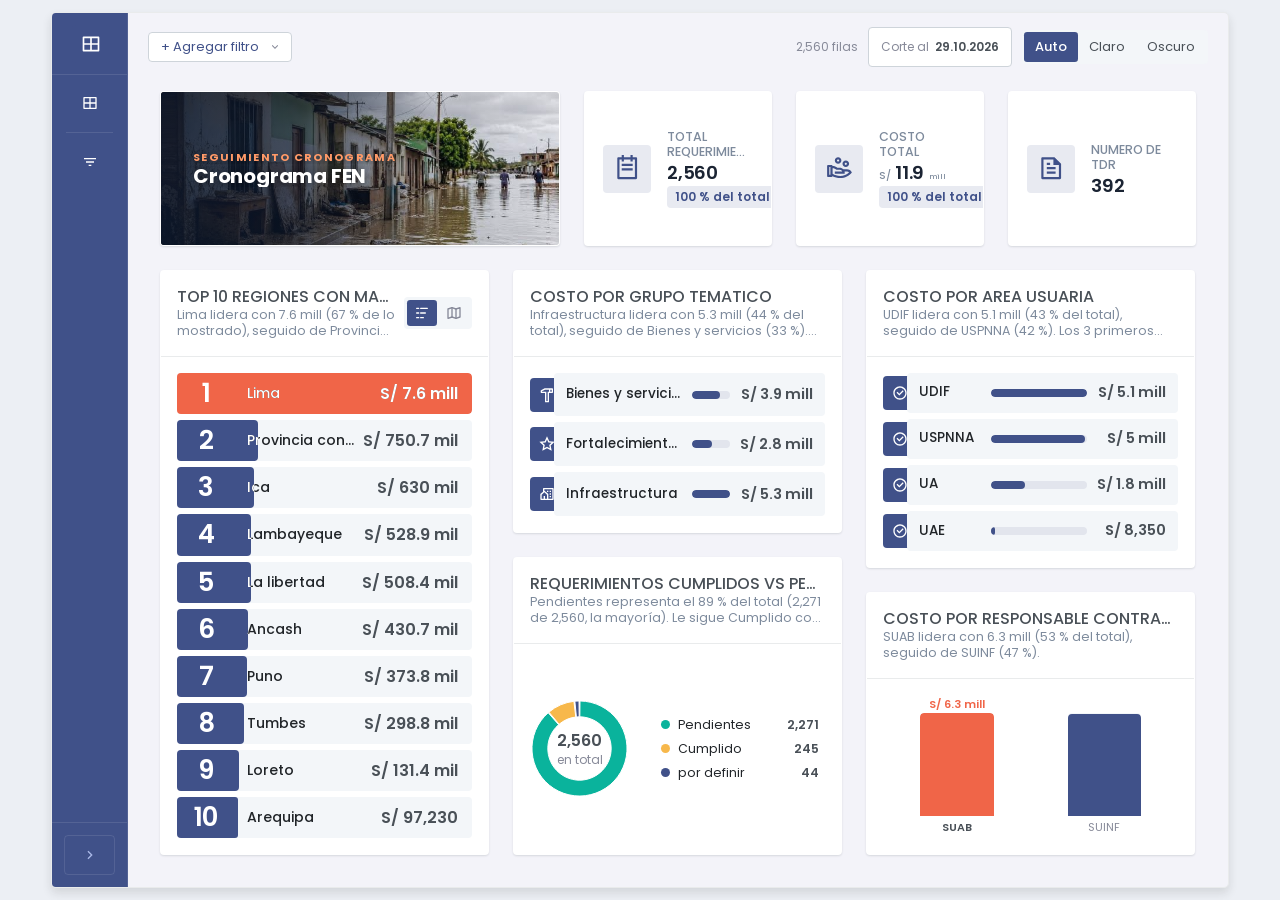
==== commit b7ac87a6: "Actualiza el visor y el creador" ====
--- a/index.html
+++ b/index.html
@@ -8,8 +8,8 @@
     <script>
       window.__VISOR__ = true
     </script>
-    <script type="module" crossorigin src="./assets/ver-CNajhcU9.js"></script>
-    <link rel="modulepreload" crossorigin href="./assets/indicadores-7bScEgAc.js">
+    <script type="module" crossorigin src="./assets/ver-pRIgifMJ.js"></script>
+    <link rel="modulepreload" crossorigin href="./assets/indicadores-DetX1vVU.js">
     <link rel="stylesheet" crossorigin href="./assets/indicadores-DILliDnZ.css">
   </head>
   <body>
